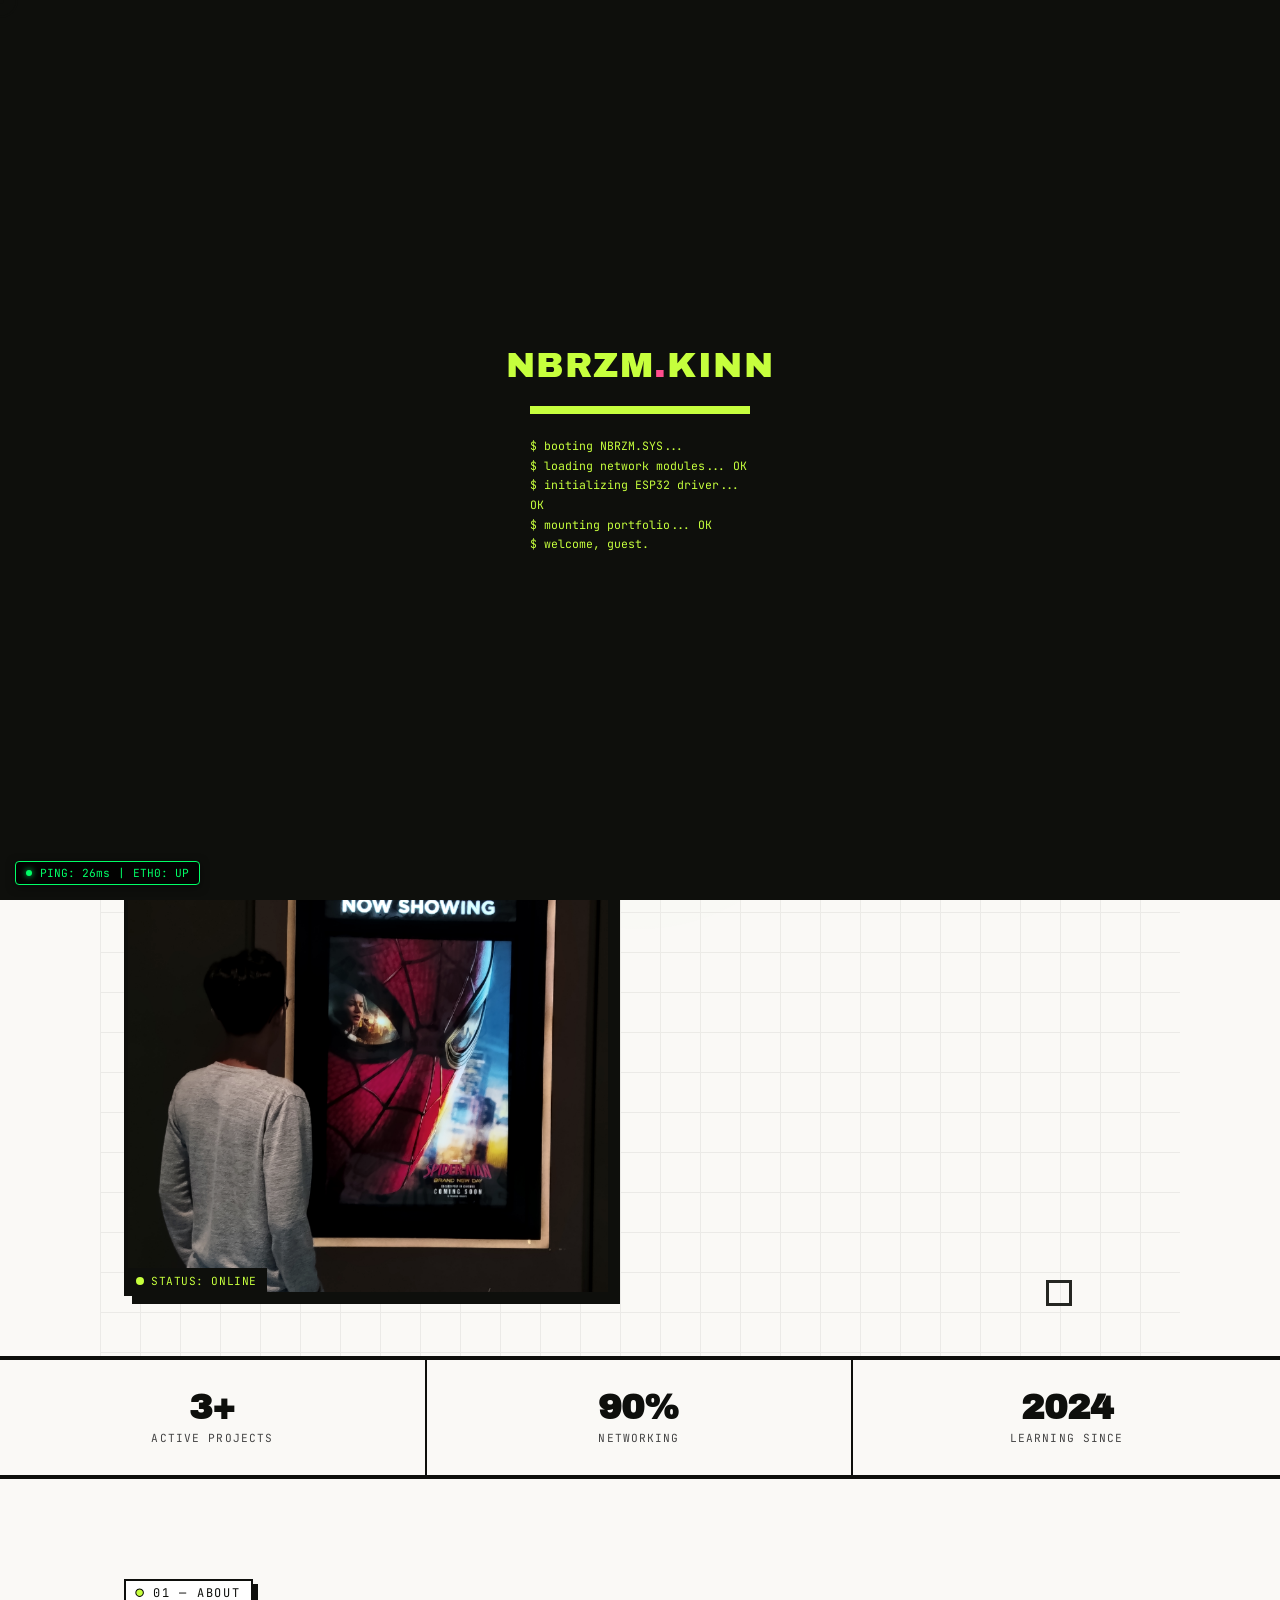
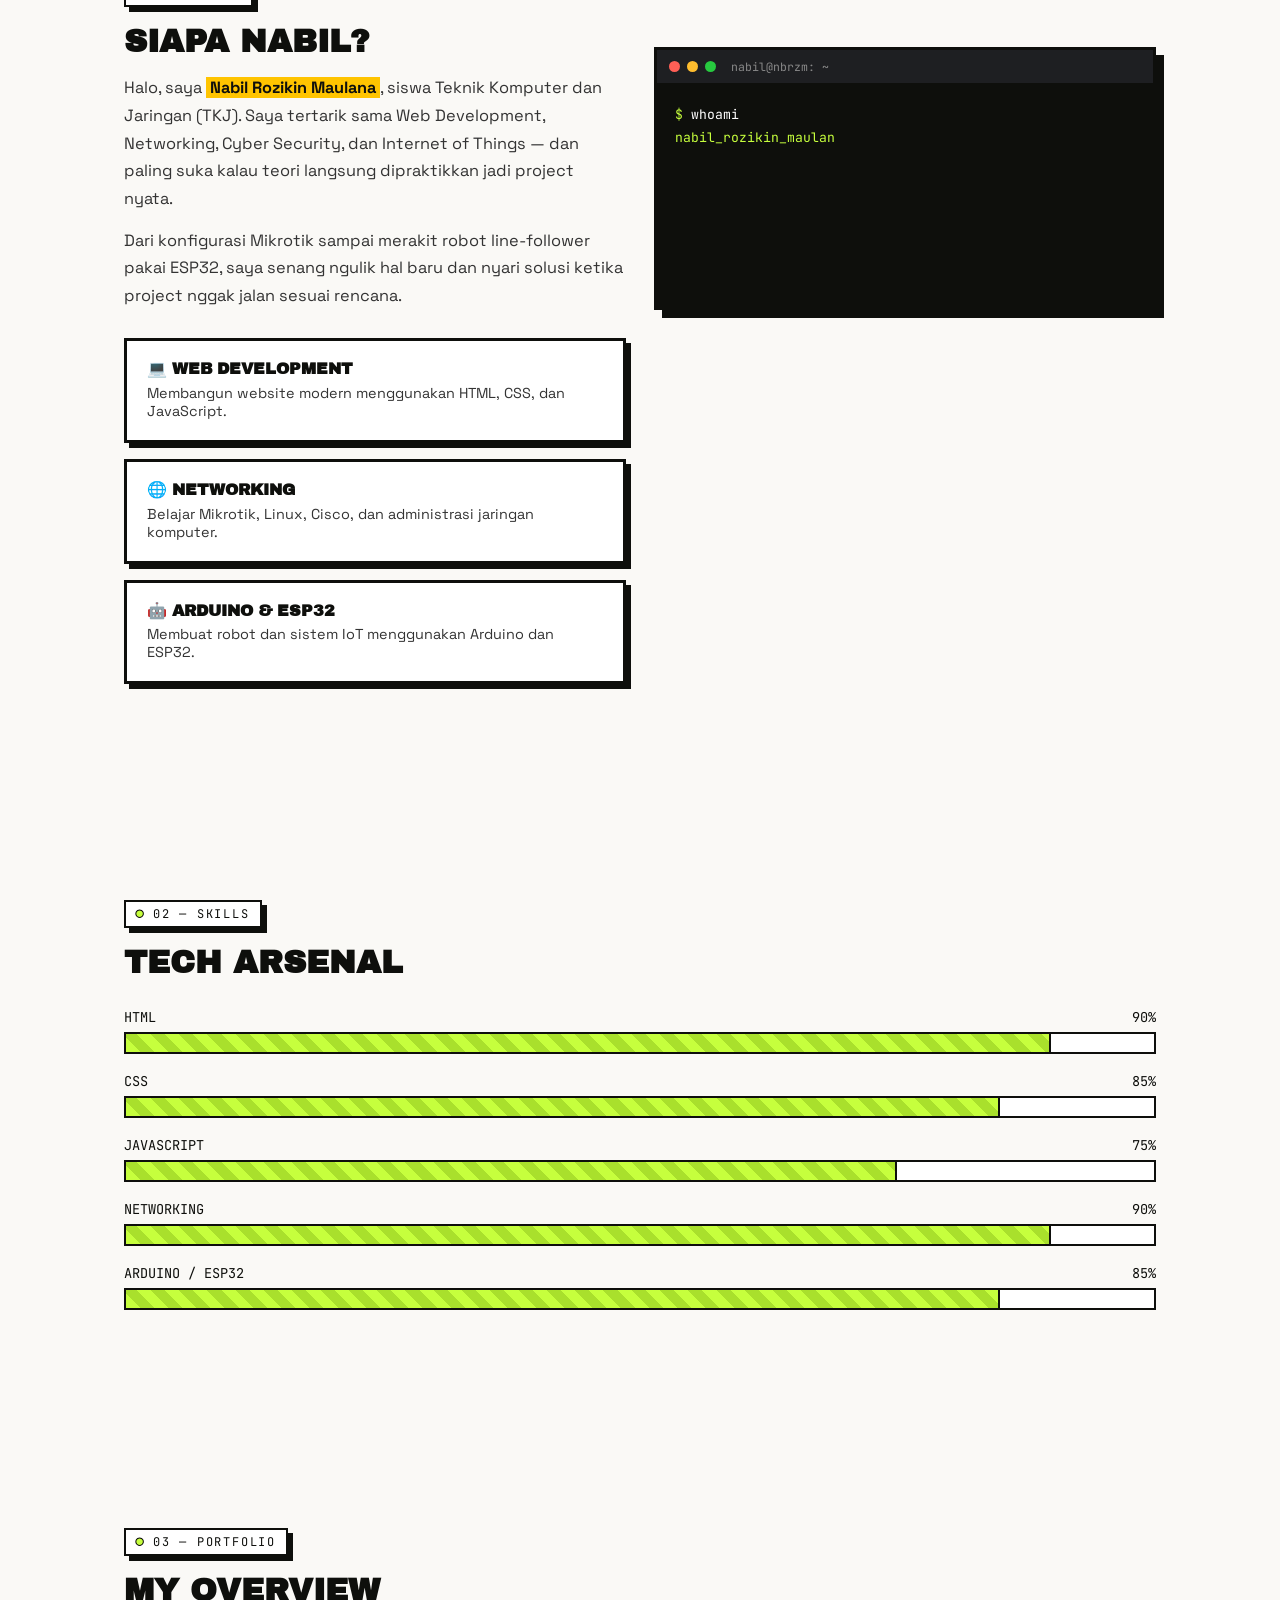
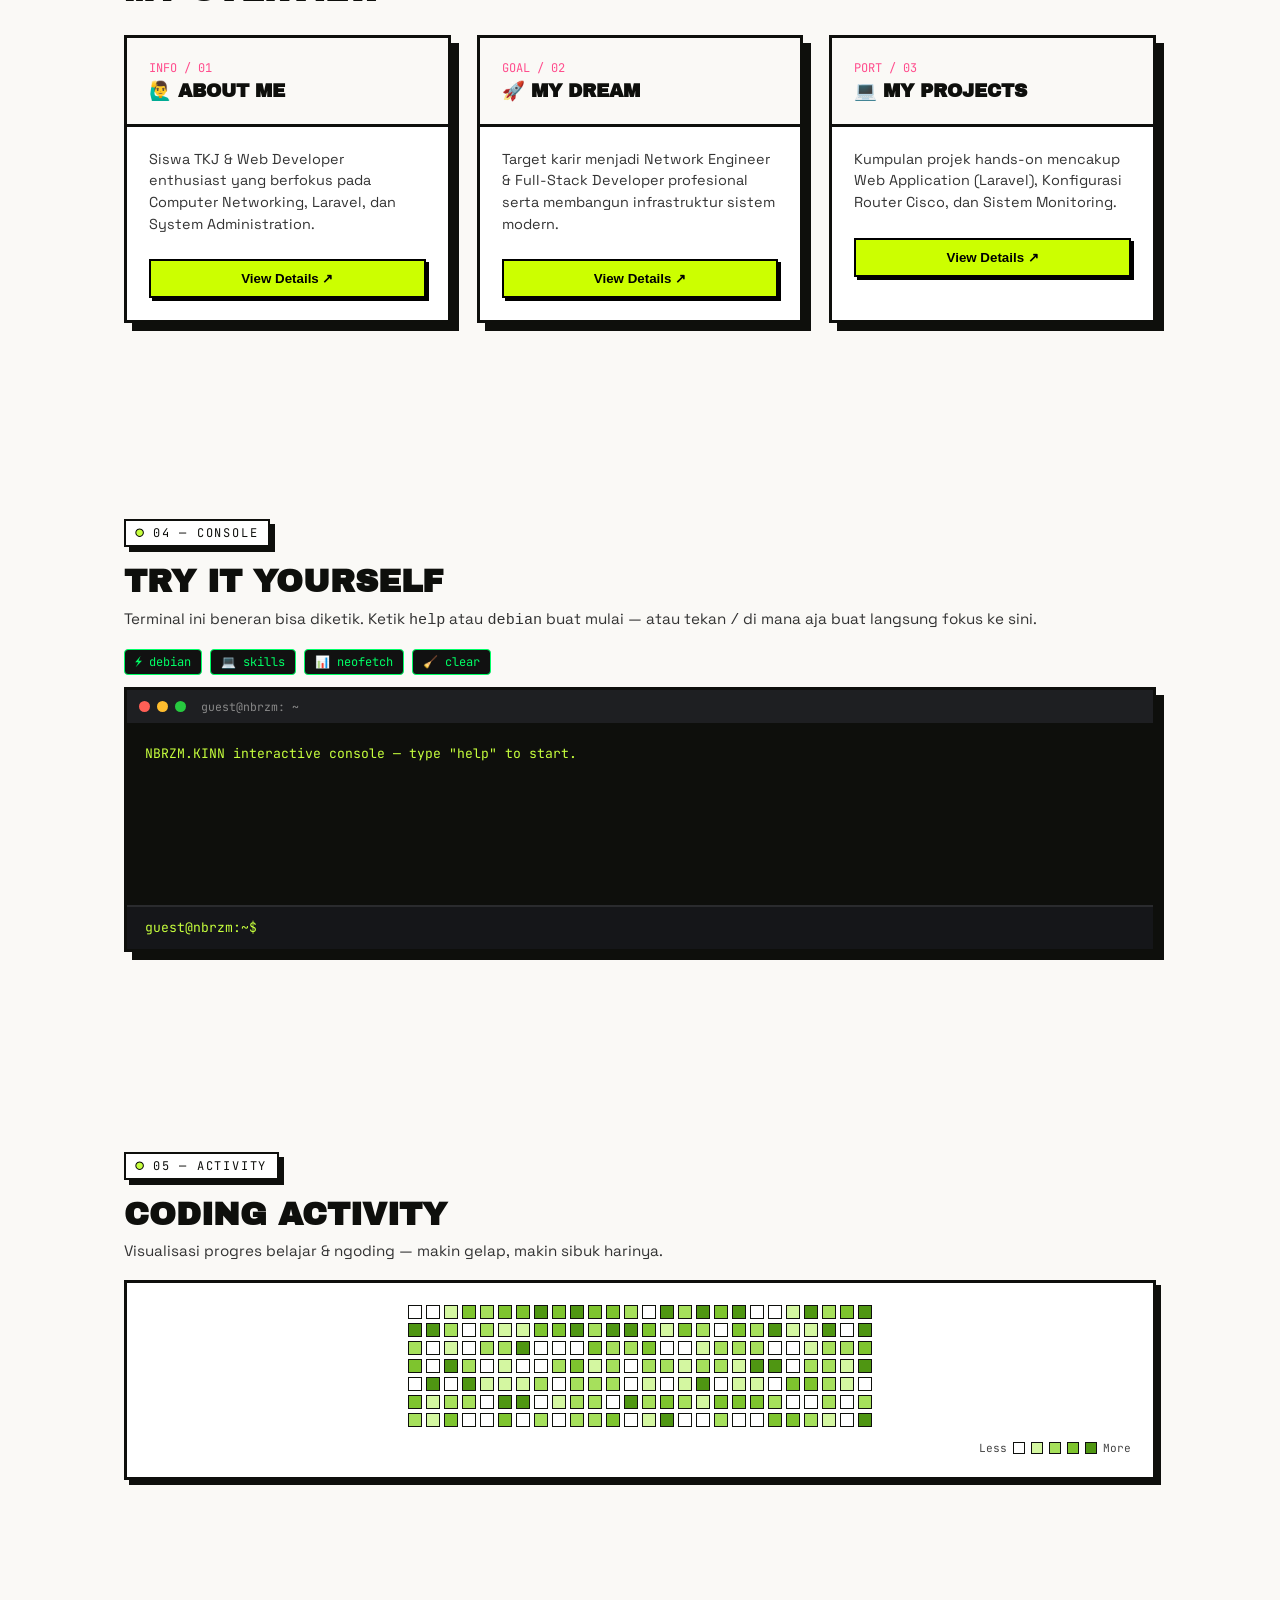
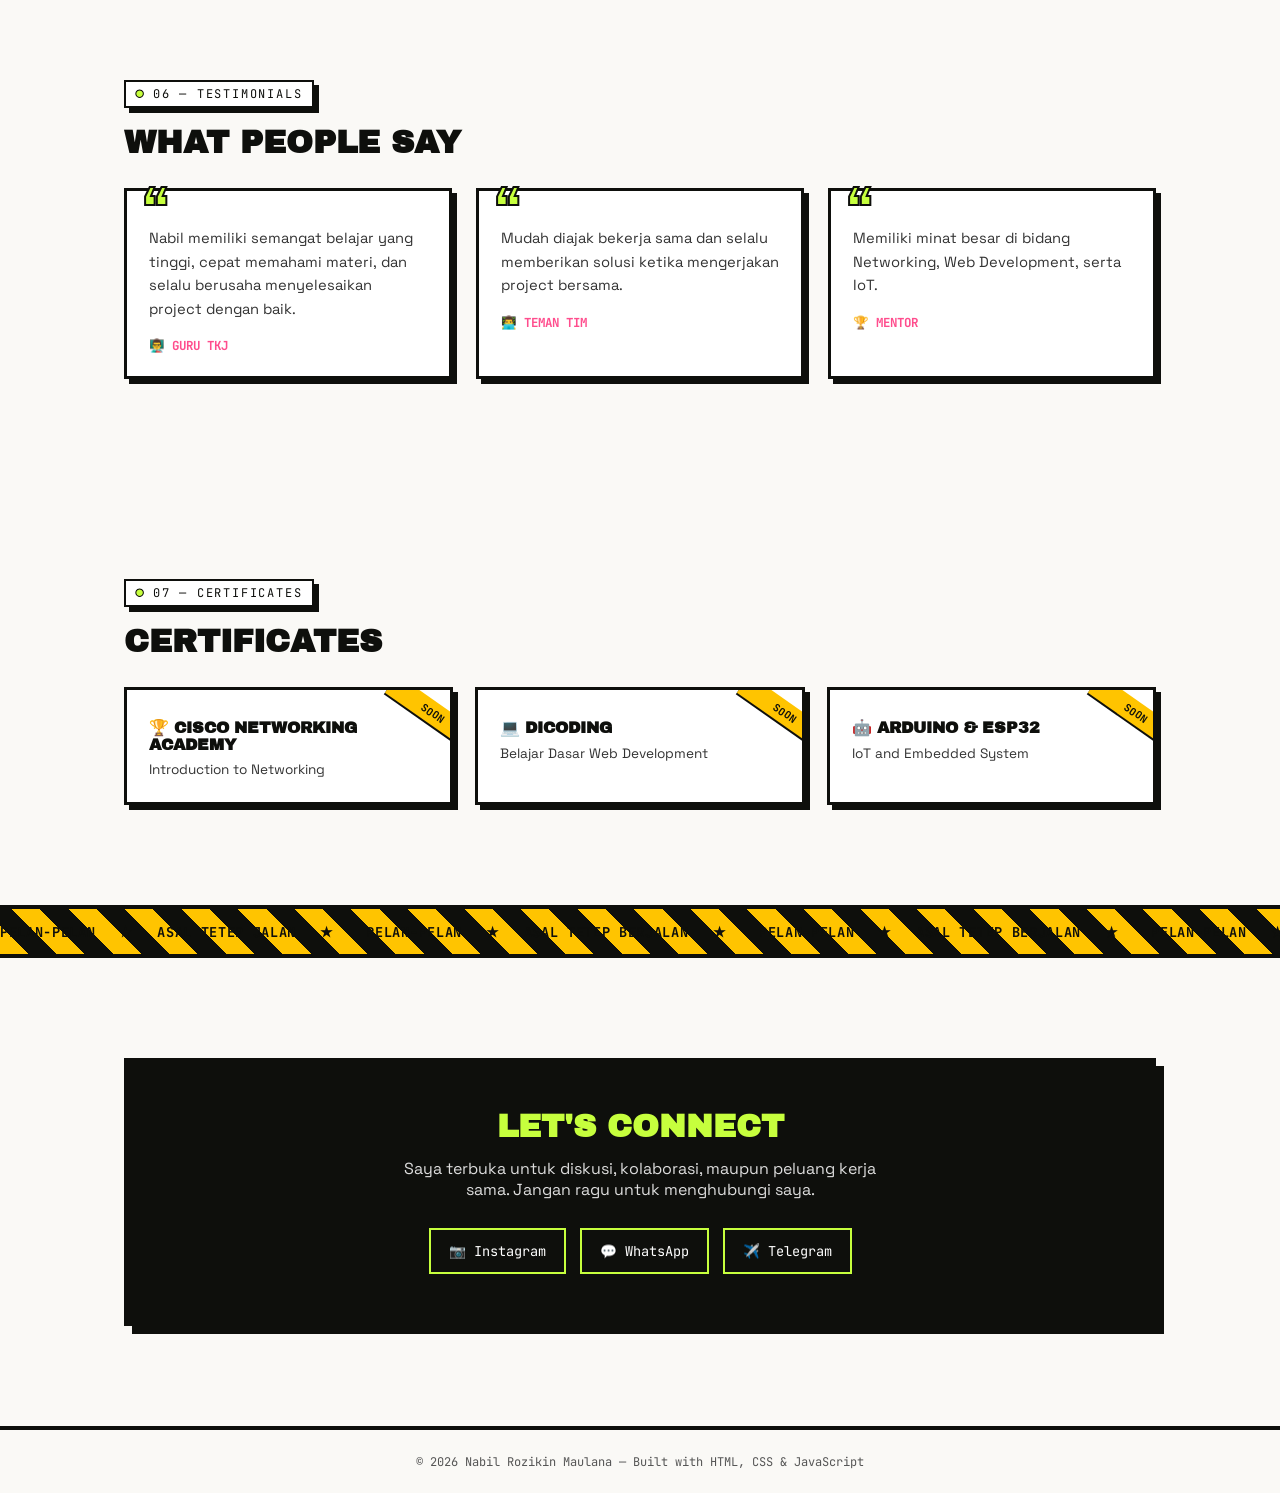
==== index.html @ 66e7a16c "update website" ====
<!DOCTYPE html>
<html lang="id">
<head>
<meta charset="UTF-8">
<meta name="viewport" content="width=device-width, initial-scale=1.0">
<title>Nabil Rozikin Maulana | NBRZM.KINN</title>
<link rel="preconnect" href="https://fonts.googleapis.com">
<link href="https://fonts.googleapis.com/css2?family=Archivo+Black&family=Space+Grotesk:wght@400;500;700&family=JetBrains+Mono:wght@400;500;700&display=swap" rel="stylesheet">
<link rel="stylesheet" href="style.css">
<script>
  (function(){
    var saved = localStorage.getItem('nbrzm-theme');
    var theme = saved || (window.matchMedia('(prefers-color-scheme: dark)').matches ? 'dark' : 'light');
    document.documentElement.setAttribute('data-theme', theme);
  })();
</script>
</head>
<body>
<canvas id="matrixCanvas" class="matrix-canvas"></canvas>
<div class="noise-overlay"></div>
<div class="scanlines"></div>
<div class="network-nodes">
  <div class="node node-1" data-label="192.168.1.1 [GATEWAY]"></div>
  <div class="node node-2" data-label="10.0.0.254 [DNS]"></div>
  <div class="node node-3" data-label="PORT: 8080 [LISTEN]"></div>
</div>

<div class="preloader" id="preloader">
  <div class="preloader-text">NBRZM<span>.</span>KINN</div>
  <div class="preloader-bar"><div class="preloader-fill" id="preloaderFill"></div></div>
  <div class="preloader-log" id="preloaderLog"></div>
  <div class="net-status-widget">
    <span class="status-dot"></span>
    <span id="pingDisplay">PING: 14ms</span> | 
    <span>ETH0: UP</span>
  </div>
</div>

<div class="progress-bar" id="progressBar"></div>
<div class="cursor-ring" id="cursorRing"></div>
<div class="cursor-dot" id="cursorDot"></div>

<button class="scroll-top" id="scrollTop" aria-label="Scroll to top">↑</button>

<div class="sys-clock" id="sysClock">
  <span class="sys-clock-dot"></span>
  <span id="sysClockTime">--:--:--</span>
  <span class="sys-clock-sep">·</span>
  <span id="sysUptime">uptime 0d</span>
  <span class="status-divider">|</span>
  <span id="bgmTitle" class="bgm-btn" onclick="toggleBgm()">🎵 BGM: OFF</span>
</div>

<div class="ticker-wrap">
  <div class="ticker">
    <span>PING 192.168.1.1 — REPLY OK 4ms</span>
    <span>MIKROTIK ROUTER — CONFIGURED</span>
    <span>ESP32 NODE — ONLINE</span>
    <span>ROBOT PATHFINDER — SENSOR ACTIVE</span>
    <span>STATUS: OPEN FOR COLLABORATION</span>
    <span>PING 192.168.1.1 — REPLY OK 4ms</span>
    <span>MIKROTIK ROUTER — CONFIGURED</span>
    <span>ESP32 NODE — ONLINE</span>
    <span>ROBOT PATHFINDER — SENSOR ACTIVE</span>
    <span>STATUS: OPEN FOR COLLABORATION</span>
  </div>
</div>

<nav>
  <div class="logo">NBRZM<span>.</span>KINN</div>
  <div class="navlinks">
    <a href="#about">About</a>
    <a href="#skills">Skills</a>
    <a href="#projects">Projects</a>
    <a href="#console">Console</a>
    <a href="#activity">Activity</a>
    <a href="#testimonials">Testimonials</a>
    <a href="#contact">Contact</a>
  </div>
  <div class="nav-right">
    <button class="cmdk-trigger" id="cmdkTrigger" aria-label="Open command palette">
      <span>⌘</span>K
    </button>
    <button class="theme-toggle" id="themeToggle" aria-label="Toggle theme">
      <span class="knob">
        <svg class="icon-sun" viewBox="0 0 24 24" fill="none" stroke="currentColor" stroke-width="2.5" stroke-linecap="round"><circle cx="12" cy="12" r="4"></circle><path d="M12 2v2M12 20v2M4.9 4.9l1.4 1.4M17.7 17.7l1.4 1.4M2 12h2M20 12h2M4.9 19.1l1.4-1.4M17.7 6.3l1.4-1.4"></path></svg>
        <svg class="icon-moon" viewBox="0 0 24 24" fill="currentColor"><path d="M21 12.8A9 9 0 1111.2 3a7 7 0 009.8 9.8z"></path></svg>
      </span>
    </button>
    <div class="burger">MENU</div>
  </div>
</nav>

<div id="mnav" style="display:none;flex-direction:column;border-bottom:4px solid var(--ink);font-family:var(--font-mono);text-transform:uppercase;">
  <a href="#about" style="padding:14px 24px;border-top:2px solid var(--ink);">About</a>
  <a href="#skills" style="padding:14px 24px;border-top:2px solid var(--ink);">Skills</a>
  <a href="#projects" style="padding:14px 24px;border-top:2px solid var(--ink);">Projects</a>
  <a href="#console" style="padding:14px 24px;border-top:2px solid var(--ink);">Console</a>
  <a href="#activity" style="padding:14px 24px;border-top:2px solid var(--ink);">Activity</a>
  <a href="#testimonials" style="padding:14px 24px;border-top:2px solid var(--ink);">Testimonials</a>
  <a href="#contact" style="padding:14px 24px;border-top:2px solid var(--ink);">Contact</a>
</div>

<div class="hero" id="home">
  <div class="spotlight-grid" id="spotlightGrid"></div>
  <div class="float-shape shape-square" style="top:6%;left:2%;"></div>
  <div class="float-shape shape-plus" style="top:70%;left:6%;"></div>
  <div class="float-shape shape-circle" style="top:14%;right:4%;"></div>
  <div class="float-shape shape-square" style="bottom:4%;right:10%;"></div>
  <div data-reveal>
    <div class="eyebrow">TKJ STUDENT / NETWORK &amp; IoT</div>
    <h1 class="glitch" data-text="I BUILD NETWORKS, ROBOTS & THE WEB.">I BUILD <span class="hl">NETWORKS</span>, ROBOTS &amp; THE WEB.</h1>
    <p class="lead" id="typedLead"></p>
    <div class="btn-row">
      <div class="badge-row">
        <span class="badge badge-green">build: passing</span>
        <span class="badge badge-blue">status: online</span>
        <span class="badge badge-yellow">coffee: low</span>
        <span class="badge badge-pink">license: MIT</span>
      </div>
      <a href="#projects" class="btn primary magnetic">Lihat Project ↓</a>
      <a href="#contact" class="btn alt magnetic">Hubungi Saya</a>
    </div>
  </div>
  <div class="hero-photo" data-reveal>
    <img src="./assets/nabil/profile.jpg" alt="Nabil Rozikin Maulana">
    <div class="tag"><span class="blink-dot"></span>STATUS: ONLINE</div>
    <div class="view-counter" id="viewCounter">
      <span>LOCAL VIEWS</span>
      <div class="view-digits" id="viewDigits"></div>
    </div>
  </div>
</div>

<div class="stats" data-reveal>
  <div class="stat"><b data-count="3" data-suffix="+">0</b><span>Active Projects</span></div>
  <div class="stat"><b data-count="90" data-suffix="%">0</b><span>Networking</span></div>
  <div class="stat"><b data-count="2024" data-suffix="">0</b><span>Learning Since</span></div>
</div>

<section id="about">
  <div class="eyebrow">01 — ABOUT</div>
  <div class="about-grid">
    <div class="about-text" data-reveal>
      <h2 style="font-size:2rem;margin-bottom:16px;">Siapa Nabil?</h2>
      <p>Halo, saya <b>Nabil Rozikin Maulana</b>, siswa Teknik Komputer dan Jaringan (TKJ). Saya tertarik sama Web Development, Networking, Cyber Security, dan Internet of Things — dan paling suka kalau teori langsung dipraktikkan jadi project nyata.</p>
      <p style="margin-top:14px;">Dari konfigurasi Mikrotik sampai merakit robot line-follower pakai ESP32, saya senang ngulik hal baru dan nyari solusi ketika project nggak jalan sesuai rencana.</p>
    </div>
    <div class="terminal-box" data-reveal>
      <div class="terminal-topbar">
        <span class="dot red"></span><span class="dot yellow"></span><span class="dot green"></span>
        <span class="terminal-title">nabil@nbrzm: ~</span>
      </div>
      <div class="terminal-body" id="terminalBody"></div>
    </div>
    <div data-reveal>
      <div class="focus-card"><h3>💻 Web Development</h3><p>Membangun website modern menggunakan HTML, CSS, dan JavaScript.</p></div>
      <div class="focus-card"><h3>🌐 Networking</h3><p>Belajar Mikrotik, Linux, Cisco, dan administrasi jaringan komputer.</p></div>
      <div class="focus-card"><h3>🤖 Arduino &amp; ESP32</h3><p>Membuat robot dan sistem IoT menggunakan Arduino dan ESP32.</p></div>
    </div>
  </div>
</section>

<section id="skills">
  <div class="eyebrow">02 — SKILLS</div>
  <h2 style="font-size:2rem;margin-bottom:28px;">Tech Arsenal</h2>
  <div data-reveal>
    <div class="skill-row"><div class="label"><span>HTML</span><span>90%</span></div><div class="bar-track"><div class="bar-fill" data-width="90"></div></div></div>
    <div class="skill-row"><div class="label"><span>CSS</span><span>85%</span></div><div class="bar-track"><div class="bar-fill" data-width="85"></div></div></div>
    <div class="skill-row"><div class="label"><span>JavaScript</span><span>75%</span></div><div class="bar-track"><div class="bar-fill" data-width="75"></div></div></div>
    <div class="skill-row"><div class="label"><span>Networking</span><span>90%</span></div><div class="bar-track"><div class="bar-fill" data-width="90"></div></div></div>
    <div class="skill-row"><div class="label"><span>Arduino / ESP32</span><span>85%</span></div><div class="bar-track"><div class="bar-fill" data-width="85"></div></div></div>
  </div>
</section>

<section id="projects">
  <div class="eyebrow">03 — PORTFOLIO</div>
  <h2 style="font-size:2rem;margin-bottom:28px;">My Overview</h2>
  <div class="proj-grid">
    
    <!-- KARTU 1: ABOUT ME -->
    <div class="proj-card" data-reveal>
      <div class="proj-top">
        <div class="num">INFO / 01</div>
        <h3>🙋‍♂️ ABOUT ME</h3>
      </div>
      <div class="proj-body">
        <p>Siswa TKJ & Web Developer enthusiast yang berfokus pada Computer Networking, Laravel, dan System Administration.</p>
        <button class="btn-view" onclick="openModal('about')">View Details ↗</button>
      </div>
    </div>

    <!-- KARTU 2: MY DREAM -->
    <div class="proj-card" data-reveal>
      <div class="proj-top">
        <div class="num">GOAL / 02</div>
        <h3>🚀 MY DREAM</h3>
      </div>
      <div class="proj-body">
        <p>Target karir menjadi Network Engineer & Full-Stack Developer profesional serta membangun infrastruktur sistem modern.</p>
        <button class="btn-view" onclick="openModal('dream')">View Details ↗</button>
      </div>
    </div>

    <!-- KARTU 3: MY PROJECTS -->
    <div class="proj-card" data-reveal>
      <div class="proj-top">
        <div class="num">PORT / 03</div>
        <h3>💻 MY PROJECTS</h3>
      </div>
      <div class="proj-body">
        <p>Kumpulan projek hands-on mencakup Web Application (Laravel), Konfigurasi Router Cisco, dan Sistem Monitoring.</p>
        <button class="btn-view" onclick="openModal('projects')">View Details ↗</button>
      </div>
    </div>

  </div>
</section>

<div id="detailModal" class="modal-overlay">
  <div class="modal-box">
    <div class="modal-header">
      <h2 id="modalTitle">TITLE</h2>
      <button class="btn-close" onclick="closeModal()">[X] CLOSE</button>
    </div>
    <div class="modal-body" id="modalBody">
      <!-- Isi detail masuk otomatis lewat script.js -->
    </div>
  </div>
</div>

<div class="angle-divider"></div>

<section id="console">
  <div class="eyebrow">04 — CONSOLE</div>
  <h2 style="font-size:2rem;margin-bottom:10px;">Try It Yourself</h2>
  <p style="color:var(--muted);margin-bottom:20px;font-size:.95rem;">
    Terminal ini beneran bisa diketik. Ketik <code>help</code> atau <code>debian</code> buat mulai — atau tekan <code>/</code> di mana aja buat langsung fokus ke sini.
  </p>
  <div class="cmd-chips">
    <span onclick="runQuickCmd('debian')">⚡ debian</span>
    <span onclick="runQuickCmd('skills')">💻 skills</span>
    <span onclick="runQuickCmd('neofetch')">📊 neofetch</span>
    <span onclick="runQuickCmd('clear')">🧹 clear</span>
  </div>
  <div class="cli-box" data-reveal>
    <div class="terminal-topbar">
      <span class="dot red"></span><span class="dot yellow"></span><span class="dot green"></span>
      <span class="terminal-title">guest@nbrzm: ~</span>
    </div>
    <div class="cli-output" id="cliOutput"></div>
    <div class="cli-inputline">
      <span class="cli-prompt">guest@nbrzm:~$</span>
      <input type="text" id="cliInput" autocomplete="off" autocapitalize="off" spellcheck="false" aria-label="Terminal command input">
    </div>
  </div>
</section>

<section id="activity">
  <div class="eyebrow">05 — ACTIVITY</div>
  <h2 style="font-size:2rem;margin-bottom:10px;">Coding Activity</h2>
  <p style="color:var(--muted);margin-bottom:20px;font-size:.95rem;">Visualisasi progres belajar & ngoding — makin gelap, makin sibuk harinya.</p>
  <div class="heatmap-wrap" data-reveal>
    <div class="heatmap-grid" id="heatmapGrid"></div>
    <div class="heatmap-legend">
      <span>Less</span>
      <span class="hm-swatch hm-0"></span>
      <span class="hm-swatch hm-1"></span>
      <span class="hm-swatch hm-2"></span>
      <span class="hm-swatch hm-3"></span>
      <span class="hm-swatch hm-4"></span>
      <span>More</span>
    </div>
  </div>
</section>

<section id="testimonials">
  <div class="eyebrow">06 — TESTIMONIALS</div>
  <h2 style="font-size:2rem;margin-bottom:28px;">What People Say</h2>
  <div class="testi-grid">
    <div class="testi-card" data-reveal>
      <p>Nabil memiliki semangat belajar yang tinggi, cepat memahami materi, dan selalu berusaha menyelesaikan project dengan baik.</p>
      <div class="testi-name">👨‍🏫 Guru TKJ</div>
    </div>
    <div class="testi-card" data-reveal>
      <p>Mudah diajak bekerja sama dan selalu memberikan solusi ketika mengerjakan project bersama.</p>
      <div class="testi-name">👨‍💻 Teman Tim</div>
    </div>
    <div class="testi-card" data-reveal>
      <p>Memiliki minat besar di bidang Networking, Web Development, serta IoT.</p>
      <div class="testi-name">🏆 Mentor</div>
    </div>
  </div>
</section>

<section id="certificates">
  <div class="eyebrow">07 — CERTIFICATES</div>
  <h2 style="font-size:2rem;margin-bottom:28px;">Certificates</h2>
  <div class="cert-grid">
    <div class="cert-card" data-reveal>
      <div class="cert-badge">SOON</div>
      <h3>🏆 Cisco Networking Academy</h3>
      <p>Introduction to Networking</p>
    </div>
    <div class="cert-card" data-reveal>
      <div class="cert-badge">SOON</div>
      <h3>💻 Dicoding</h3>
      <p>Belajar Dasar Web Development</p>
    </div>
    <div class="cert-card" data-reveal>
      <div class="cert-badge">SOON</div>
      <h3>🤖 Arduino &amp; ESP32</h3>
      <p>IoT and Embedded System</p>
    </div>
  </div>
</section>

<div class="hazard-banner">
  <div class="hazard-track">
    <span>PELAN-PELAN</span><span>★</span><span>ASAL TETEP JALAN</span><span>★</span>
    <span>PELAN-PELAN</span><span>★</span><span>ASAL TETEP BERJALAN</span><span>★</span>
    <span>PELAN-PELAN</span><span>★</span><span>ASAL TETEP BERJALAN</span><span>★</span>
    <span>PELAN-PELAN</span><span>★</span><span>ASAL TETEP BERJALAN</span><span>★</span>
  </div>
</div>

<section id="contact">
  <div class="contact-box" data-reveal>
    <h2 style="font-size:2rem;">Let's Connect</h2>
    <p>Saya terbuka untuk diskusi, kolaborasi, maupun peluang kerja sama. Jangan ragu untuk menghubungi saya.</p>
    <div class="contact-links">
      <a href="https://instagram.com/nblrzknm._" target="_blank" rel="noopener noreferrer">📷 Instagram</a>
      <a href="https://wa.me/6288210670848" target="_blank" rel="noopener noreferrer">💬 WhatsApp</a>
      <a href="https://t.me/apalaabing" target="_blank" rel="noopener noreferrer">✈️ Telegram</a>
    </div>
  </div>
</section>

<footer>© 2026 Nabil Rozikin Maulana — Built with HTML, CSS &amp; JavaScript</footer>

<div class="cmdk-overlay" id="cmdkOverlay">
  <div class="cmdk-box">
    <div class="cmdk-inputline">
      <span class="cmdk-icon">›</span>
      <input type="text" id="cmdkInput" placeholder="Ketik perintah atau tujuan..." autocomplete="off" autocapitalize="off" spellcheck="false" aria-label="Command palette input">
      <span class="cmdk-esc">ESC</span>
    </div>
    <div class="cmdk-list" id="cmdkList"></div>
  </div>
</div>

<script src="script.js"></script>

<!-- Cloudflare Web Analytics -->
<script type='module' src='https://static.cloudflareinsights.com/beacon.min.js' data-cf-beacon='{"token": "c8a304ed93084cdeb71c3d939f95e61d"}'></script>
<!-- End Cloudflare Web Analytics -->

<script>
  // Fallback: paksa hilangin preloader kalau script.js gagal/error/hang
  window.addEventListener('load', function () {
    setTimeout(function () {
      var pl = document.getElementById('preloader');
      if (pl && !pl.classList.contains('hide')) {
        pl.classList.add('hide');
        document.body.style.overflow = '';
      }
    }, 4000);
  });
  window.addEventListener('error', function (e) {
    var pl = document.getElementById('preloader');
    if (pl) {
      pl.classList.add('hide');
      document.body.style.overflow = '';
    }
    console.error('Script error caught:', e.message);
  });
</script>
</body>
</html>
---- style.css ----
html, body {
    max-width: 100%;
    overflow-x: hidden;
}

:root{
  --bg:#FAF9F6;
  --ink:#0E0F0C;
  --surface:#FFFFFF;
  --muted:#333333;
  --muted-2:#444444;
  --muted-3:#555555;
  --lime:#C6FF3D;
  --hazard:#FFC400;
  --pink:#FF4D8D;
  --terminal-bg:#0E0F0C;
  --terminal-fg:#C6FF3D;
  --line:4px;
  --shadow: 8px 8px 0 var(--ink);
  --shadow-sm: 5px 5px 0 var(--ink);
  --font-display: 'Archivo Black', sans-serif;
  --font-body: 'Space Grotesk', sans-serif;
  --font-mono: 'JetBrains Mono', monospace;
  color-scheme: light;
}

html[data-theme="dark"]{
  --bg:#111214;
  --ink:#F2F4EC;
  --surface:#1B1C1F;
  --muted:#D6D6D2;
  --muted-2:#B8B8B4;
  --muted-3:#9A9A96;
  color-scheme: dark;
}

*{margin:0;padding:0;box-sizing:border-box;}
html{scroll-behavior:smooth;}
body{
  background:var(--bg);
  color:var(--ink);
  font-family:var(--font-body);
  overflow-x:hidden;
  transition:background .3s ease, color .3s ease;
}
::selection{background:var(--lime);color:var(--ink);}

a{color:inherit;text-decoration:none;}
section{padding:100px 24px;max-width:1080px;margin:0 auto;position:relative;z-index:1;}
h1,h2,h3{font-family:var(--font-display);line-height:1.05;text-transform:uppercase;}
.eyebrow{
  font-family:var(--font-mono);
  font-size:.75rem;
  letter-spacing:.15em;
  text-transform:uppercase;
  display:inline-flex;
  align-items:center;
  gap:8px;
  border:2px solid var(--ink);
  padding:4px 10px;
  background:var(--surface);
  box-shadow:var(--shadow-sm);
  margin-bottom:18px;
}
.eyebrow::before{content:"●";color:var(--lime);text-shadow:0 0 0 var(--ink);-webkit-text-stroke:1px var(--ink);}

/* ---- Noise texture overlay ---- */
.noise-overlay{
  position:fixed;inset:0;pointer-events:none;z-index:2;opacity:.035;
  background-image:url("data:image/svg+xml;utf8,<svg xmlns='http://www.w3.org/2000/svg' width='120' height='120'><filter id='n'><feTurbulence type='fractalNoise' baseFrequency='0.85' numOctaves='2' stitchTiles='stitch'/></filter><rect width='100%25' height='100%25' filter='url(%23n)'/></svg>");
  mix-blend-mode:overlay;
}
.matrix-canvas{
  position:fixed;inset:0;z-index:0;pointer-events:none;
  opacity:.14;transition:opacity .3s ease;
}
html[data-theme="dark"] .matrix-canvas{opacity:.22;}
@media (prefers-reduced-motion: reduce){
  .matrix-canvas{display:none;}
}
/* ---- Preloader ---- */
.preloader{
  position:fixed;inset:0;z-index:999;background:var(--terminal-bg);color:var(--terminal-fg);
  display:flex;flex-direction:column;align-items:center;justify-content:center;gap:22px;
  transition:opacity .5s ease, visibility .5s ease;
}
.preloader.hide{opacity:0;visibility:hidden;pointer-events:none;}
.preloader-text{font-family:var(--font-display);font-size:clamp(1.6rem,6vw,2.2rem);letter-spacing:.04em;color:var(--lime);}
.preloader-text span{color:var(--pink);}
.preloader-bar{width:220px;height:8px;border:2px solid var(--terminal-fg);background:transparent;}
.preloader-fill{height:100%;width:0%;background:var(--lime);transition:width .3s ease;}
.preloader-log{font-family:var(--font-mono);font-size:.72rem;min-height:100px;width:220px;text-align:left;line-height:1.7;}
.preloader-log div{opacity:0;animation:logIn .3s forwards;}
@keyframes logIn{to{opacity:1;}}

.ticker-wrap{
  background:var(--terminal-bg);
  color:var(--terminal-fg);
  border-bottom:var(--line) solid var(--ink);
  overflow:hidden;
  white-space:nowrap;
  padding:10px 0;
  font-family:var(--font-mono);
  font-size:.8rem;
  letter-spacing:.05em;
}
.ticker{display:inline-block;padding-left:100%;animation:ticker 22s linear infinite;}
.ticker span{margin-right:40px;}
.ticker span::before{content:"▸ ";color:var(--hazard);}
@keyframes ticker{
  0%{transform:translateX(0);}
  100%{transform:translateX(-100%);}
}

nav{
  position:sticky;top:0;z-index:50;
  background:var(--bg);
  border-bottom:var(--line) solid var(--ink);
  display:flex;align-items:center;justify-content:space-between;
  padding:16px 24px;
  gap:16px;
  transition:background .3s ease;
}
.logo{font-family:var(--font-display);font-size:1.3rem;letter-spacing:-.02em;}
.logo span{color:var(--pink);}
.navlinks{display:none;gap:28px;font-family:var(--font-mono);font-size:.85rem;text-transform:uppercase;}
.navlinks a{position:relative;padding-bottom:2px;}
.navlinks a:hover{color:var(--pink);}
@media(min-width:760px){.navlinks{display:flex;}}
.nav-right{display:flex;align-items:center;gap:14px;margin-left:auto;}
.burger{font-family:var(--font-mono);border:2px solid var(--ink);padding:6px 12px;background:var(--lime);box-shadow:var(--shadow-sm);cursor:pointer;color:var(--ink);}
@media(min-width:760px){.burger{display:none;}}
#mnav.open{display:flex !important;}
.navlinks a::after{
  content:"";position:absolute;left:0;bottom:-4px;width:0;height:3px;background:var(--lime);
  transition:width .25s ease;
}
.navlinks a:hover::after{width:100%;}

.theme-toggle{
  position:relative;
  width:56px;height:30px;
  border:2.5px solid var(--ink);
  background:var(--surface);
  box-shadow:var(--shadow-sm);
  cursor:pointer;
  display:flex;align-items:center;
  padding:2px;
  flex-shrink:0;
}
.theme-toggle .knob{
  width:22px;height:22px;
  background:var(--hazard);
  border:2px solid var(--ink);
  border-radius:50%;
  display:flex;align-items:center;justify-content:center;
  transition:transform .3s cubic-bezier(.2,.8,.3,1.2), background .3s ease;
  transform:translateX(0);
}
html[data-theme="dark"] .theme-toggle .knob{
  transform:translateX(24px);
  background:#3C3F46;
}
.theme-toggle svg{width:14px;height:14px;display:block;}
.icon-sun{color:var(--ink);}
.icon-moon{color:var(--lime);display:none;}
html[data-theme="dark"] .icon-sun{display:none;}
html[data-theme="dark"] .icon-moon{display:block;}

.hero{
  padding:70px 24px 60px;
  display:grid;grid-template-columns:1fr;gap:40px;
  max-width:1080px;margin:0 auto;
  position:relative;overflow:visible;z-index:1;
}
@media(min-width:860px){.hero{grid-template-columns:1.3fr .9fr;align-items:center;}}
.hero h1{font-size:clamp(2.4rem,7vw,4.6rem);}
.hero h1 .hl{
  position:relative;
  background:linear-gradient(90deg,var(--lime),var(--hazard),var(--lime));
  background-size:200% 100%;
  animation:gradientshift 4s ease infinite;
  padding:0 8px;color:var(--terminal-bg);
  box-decoration-break:clone;-webkit-box-decoration-break:clone;
}
@keyframes gradientshift{0%{background-position:0% 0;}100%{background-position:200% 0;}}
.hero p.lead{margin-top:20px;font-size:1.05rem;max-width:44ch;color:var(--muted);min-height:3.2em;}
.hero p.lead::after{content:"▌";color:var(--pink);animation:blinkCaret 1s steps(1) infinite;}
@keyframes blinkCaret{0%,100%{opacity:1;}50%{opacity:0;}}
.btn-row{display:flex;flex-wrap:wrap;gap:14px;margin-top:32px;}
.btn{
  font-family:var(--font-mono);font-weight:700;text-transform:uppercase;font-size:.85rem;
  border:2.5px solid var(--ink);padding:14px 24px;background:var(--surface);color:var(--ink);
  box-shadow:var(--shadow-sm);transition:transform .12s, box-shadow .12s;
  display:inline-block;position:relative;will-change:transform;
}
.btn:hover{transform:translate(3px,3px);box-shadow:2px 2px 0 var(--ink);}
.btn.primary{background:var(--lime);color:var(--terminal-bg);}
.btn.alt{background:var(--pink);color:#fff;}

.hero-photo{
  position:relative;border:var(--line) solid var(--ink);box-shadow:var(--shadow);
  aspect-ratio:1/1;overflow:hidden;background:var(--hazard);
}
.hero-photo img{width:100%;height:100%;object-fit:cover;display:block;filter:grayscale(15%) contrast(1.05);}
.hero-photo .tag{
  position:absolute;bottom:-2px;left:-2px;background:var(--terminal-bg);color:var(--terminal-fg);
  font-family:var(--font-mono);font-size:.7rem;padding:6px 10px;letter-spacing:.05em;
  display:flex;align-items:center;
}
.blink-dot{
  display:inline-block;width:8px;height:8px;border-radius:50%;
  background:var(--lime);margin-right:7px;animation:blinkDot 1.3s ease-in-out infinite;
}
@keyframes blinkDot{0%,100%{opacity:1;}50%{opacity:.15;}}

.stats{
  border-top:var(--line) solid var(--ink);border-bottom:var(--line) solid var(--ink);
  display:grid;grid-template-columns:repeat(3,1fr);
  position:relative;z-index:1;
}
.stat{
  padding:28px 16px;text-align:center;border-right:2px solid var(--ink);
}
.stat:last-child{border-right:none;}
.stat b{display:block;font-family:var(--font-display);font-size:2.2rem;transition:transform .2s;}
.stat.counted b{animation:pop .4s ease;}
@keyframes pop{0%{transform:scale(1);}50%{transform:scale(1.15);}100%{transform:scale(1);}}
.stat span{font-family:var(--font-mono);font-size:.7rem;text-transform:uppercase;letter-spacing:.1em;color:var(--muted-2);}

.about-grid{display:grid;gap:28px;}
@media(min-width:760px){.about-grid{grid-template-columns:1fr 1fr;}}
.about-text p{color:var(--muted);line-height:1.7;font-size:1.02rem;}
.about-text b{background:var(--hazard);padding:0 4px;color:var(--terminal-bg);}
.focus-card{
  border:3px solid var(--ink);box-shadow:var(--shadow-sm);background:var(--surface);
  padding:20px;margin-bottom:16px;transition:transform .15s, box-shadow .15s;
}
.focus-card:hover{transform:translate(-3px,-3px);box-shadow:8px 8px 0 var(--ink);}
.focus-card h3{font-size:1rem;margin-bottom:6px;}
.focus-card p{font-size:.9rem;color:var(--muted);}
/* ---- Badges ---- */
.badge-row{display:flex;flex-wrap:wrap;gap:8px;margin-top:18px;}
.badge{
  font-family:var(--font-mono);font-size:.7rem;font-weight:700;text-transform:uppercase;
  padding:5px 10px;border:2px solid var(--ink);box-shadow:2px 2px 0 var(--ink);color:var(--terminal-bg);
}
.badge-green{background:var(--lime);}
.badge-blue{background:#5DD9FF;}
.badge-yellow{background:var(--hazard);}
.badge-pink{background:var(--pink);color:#fff;}

/* ---- Terminal widget (About) ---- */
.terminal-box{
  margin-top:22px;border:3px solid var(--ink);box-shadow:var(--shadow);background:var(--terminal-bg);
  overflow:hidden;
}
.terminal-topbar{
  display:flex;align-items:center;gap:7px;padding:9px 12px;background:#1E1F22;border-bottom:2px solid var(--ink);
}
.dot{width:11px;height:11px;border-radius:50%;display:inline-block;}
.dot.red{background:#FF5F56;}
.dot.yellow{background:#FFBD2E;}
.dot.green{background:#27C93F;}
.terminal-title{margin-left:8px;font-family:var(--font-mono);font-size:.72rem;color:#888;}
.terminal-body{
  padding:18px;font-family:var(--font-mono);font-size:.82rem;color:var(--terminal-fg);
  min-height:150px;line-height:1.8;white-space:pre-wrap;
}
.terminal-body .cmd{color:#fff;}
.terminal-body .cmd::before{content:"$ ";color:var(--lime);}

/* ---- Interactive Console (new section) ---- */
.cli-box{
  margin-top:6px;border:3px solid var(--ink);box-shadow:var(--shadow);background:var(--terminal-bg);
  overflow:hidden;
}
.cli-output {
  padding: 18px;
  font-family: var(--font-mono);
  font-size: .82rem;
  color: var(--terminal-fg);
  min-height: 180px;
  max-height: 420px; /* Boleh dinaikkan sedikit dari 340px agar area scroll lebih leluasa */
  overflow-y: auto;
  line-height: 1.6;
  white-space: pre-wrap; /* Wajib ada agar spasi & indentasi YAML tidak hilang */
}

.cli-output .cli-line-cmd{color:#fff;}
.cli-output .cli-line-cmd::before{content:"guest@nbrzm:~$ ";color:var(--lime);}
.cli-output .cli-line-err{color:var(--pink);}
.cli-inputline{
  display:flex;align-items:center;gap:8px;
  padding:12px 18px;border-top:2px solid #2A2B2E;background:#151619;
}
.cli-prompt{font-family:var(--font-mono);font-size:.82rem;color:var(--lime);white-space:nowrap;}
#cliInput{
  flex:1;background:transparent;border:none;outline:none;
  font-family:var(--font-mono);font-size:.85rem;color:#fff;caret-color:var(--lime);
}
#cliInput::placeholder{color:#666;}
.cli-output::-webkit-scrollbar{width:8px;}
.cli-output::-webkit-scrollbar-thumb{background:#333;}
.cli-output code{background:#1E1F22;padding:1px 5px;color:var(--lime);}

/* ---- Konami easter egg ---- */
.easter-toast{
  position:fixed;bottom:22px;left:50%;transform:translateX(-50%) translateY(20px);
  background:var(--terminal-bg);color:var(--lime);font-family:var(--font-mono);font-size:.85rem;
  padding:14px 22px;border:2.5px solid var(--lime);box-shadow:0 0 20px var(--lime);z-index:998;
  opacity:0;pointer-events:none;transition:opacity .3s ease, transform .3s ease;
}
.easter-toast.show{opacity:1;transform:translateX(-50%) translateY(0);}

.skill-row{margin-bottom:18px;}
.skill-row .label{
  display:flex;justify-content:space-between;font-family:var(--font-mono);
  font-size:.85rem;margin-bottom:6px;text-transform:uppercase;
}
.bar-track{height:22px;border:2.5px solid var(--ink);background:var(--surface);position:relative;overflow:hidden;}
.bar-fill{
  height:100%;width:0%;background:repeating-linear-gradient(45deg,var(--lime),var(--lime) 10px,#a9e02c 10px,#a9e02c 20px);
  border-right:2.5px solid var(--ink);transition:width 1.1s cubic-bezier(.2,.7,.2,1);
}

.proj-grid{display:grid;gap:26px;margin-bottom:16px;}
@media(min-width:760px){.proj-grid{grid-template-columns:repeat(3,1fr);}}
.proj-card{
  border:3px solid var(--ink);box-shadow:var(--shadow);background:var(--surface);
  display:flex;flex-direction:column;transition:transform .15s, box-shadow .15s;
  transform-style:preserve-3d;perspective:800px;
}
.proj-card:hover{box-shadow:12px 12px 0 var(--ink);}
.proj-top{padding:22px;border-bottom:3px solid var(--ink);background:var(--bg);}
.proj-top .num{font-family:var(--font-mono);font-size:.75rem;color:var(--pink);}
.proj-top h3{font-size:1.15rem;margin-top:6px;}
.proj-body{padding:22px;flex:1;display:flex;flex-direction:column;gap:14px;}
.proj-body p{font-size:.9rem;color:var(--muted);line-height:1.5;}
.proj-link{
  margin-top:auto;font-family:var(--font-mono);font-size:.8rem;font-weight:700;
  text-transform:uppercase;border:2px solid var(--ink);padding:10px;text-align:center;
  background:var(--lime);color:var(--terminal-bg);
}
.proj-link:hover{background:var(--ink);color:var(--bg);}

/* ---- Testimonials ---- */
.testi-grid{display:grid;gap:24px;margin-top:6px;}
@media(min-width:760px){.testi-grid{grid-template-columns:repeat(3,1fr);}}
.testi-card{
  border:3px solid var(--ink);box-shadow:var(--shadow-sm);background:var(--surface);
  padding:26px 22px 22px;position:relative;transition:transform .15s, box-shadow .15s;
}
.testi-card:hover{transform:translate(-3px,-3px);box-shadow:8px 8px 0 var(--ink);}
.testi-card::before{
  content:"“";position:absolute;top:-10px;left:16px;font-family:var(--font-display);
  font-size:3.2rem;color:var(--lime);-webkit-text-stroke:2px var(--ink);line-height:1;
}
.testi-card p{font-size:.92rem;color:var(--muted);line-height:1.6;margin-top:10px;}
.testi-name{margin-top:16px;font-family:var(--font-mono);font-size:.78rem;font-weight:700;text-transform:uppercase;color:var(--pink);}

/* ---- Certificates ---- */
.cert-grid{display:grid;gap:22px;margin-top:6px;}
@media(min-width:760px){.cert-grid{grid-template-columns:repeat(3,1fr);}}
.cert-card{
  border:3px solid var(--ink);box-shadow:var(--shadow-sm);background:var(--surface);
  padding:24px 22px;position:relative;overflow:hidden;transition:transform .15s, box-shadow .15s;
}
.cert-card:hover{transform:translate(-3px,-3px);box-shadow:8px 8px 0 var(--ink);}
.cert-badge{
  position:absolute;top:12px;right:-34px;background:var(--hazard);color:var(--terminal-bg);
  font-family:var(--font-mono);font-size:.65rem;font-weight:700;padding:4px 38px;
  transform:rotate(35deg);box-shadow:0 2px 0 var(--ink);letter-spacing:.05em;
}
.cert-card h3{font-size:1rem;margin-top:6px;max-width:80%;}
.cert-card p{font-size:.85rem;color:var(--muted);margin-top:8px;}

.contact-box{
  border:var(--line) solid var(--ink);box-shadow:var(--shadow);background:var(--terminal-bg);color:#fff;
  padding:48px 32px;text-align:center;
}
.contact-box h2{color:var(--terminal-fg);}
.contact-box p{margin-top:14px;color:#ddd;max-width:50ch;margin-inline:auto;}
.contact-links{display:flex;flex-wrap:wrap;justify-content:center;gap:14px;margin-top:28px;}
.contact-links a{
  font-family:var(--font-mono);font-size:.85rem;border:2px solid var(--terminal-fg);padding:12px 18px;color:#fff;
  transition:transform .15s;display:inline-block;
}
.contact-links a:hover{background:var(--terminal-fg);color:var(--terminal-bg);transform:translateY(-3px);}

footer{
  text-align:center;padding:24px;font-family:var(--font-mono);font-size:.75rem;
  border-top:var(--line) solid var(--ink);color:var(--muted-3);
  position:relative;z-index:1;
}

[data-reveal]{opacity:0;transform:translateY(28px);transition:opacity .7s cubic-bezier(.2,.7,.2,1), transform .7s cubic-bezier(.2,.7,.2,1);}
[data-reveal].in{opacity:1;transform:translateY(0);}

.progress-bar{
  position:fixed;top:0;left:0;height:4px;background:var(--pink);
  width:0%;z-index:200;transition:width .1s linear;
}

/* ---- Scroll to top button ---- */
.scroll-top{
  position:fixed;bottom:22px;right:22px;width:48px;height:48px;
  border:2.5px solid var(--ink);background:var(--lime);color:var(--terminal-bg);
  font-family:var(--font-mono);font-size:1.3rem;box-shadow:var(--shadow-sm);cursor:pointer;
  opacity:0;visibility:hidden;transform:translateY(12px);
  transition:opacity .25s ease, visibility .25s ease, transform .2s ease, box-shadow .12s;
  z-index:150;
}
.scroll-top.show{opacity:1;visibility:visible;transform:translateY(0);}
.scroll-top:hover{transform:translate(3px,3px);box-shadow:2px 2px 0 var(--ink);}

.cursor-dot, .cursor-ring{
  position:fixed;top:0;left:0;pointer-events:none;z-index:9999;
  border-radius:50%;transform:translate(-50%,-50%);
}
.cursor-dot{width:8px;height:8px;background:var(--ink);}
.cursor-ring{
  width:36px;height:36px;border:2px solid var(--ink);
  transition:width .2s,height .2s,background .2s,border-color .2s,transform .08s linear;
}
.cursor-ring.hovering{width:56px;height:56px;background:var(--lime);border-color:var(--ink);}
@media(hover:none),(pointer:coarse){.cursor-dot,.cursor-ring{display:none;}}

.float-shape{
  position:absolute;pointer-events:none;opacity:.9;z-index:0;
}
.shape-square{width:26px;height:26px;border:3px solid var(--ink);animation:spin 9s linear infinite;}
.shape-plus{width:30px;height:30px;position:relative;}
.shape-plus::before,.shape-plus::after{content:"";position:absolute;background:var(--ink);}
.shape-plus::before{width:100%;height:4px;top:50%;transform:translateY(-50%);}
.shape-plus::after{height:100%;width:4px;left:50%;transform:translateX(-50%);}
.shape-plus{animation:float 5s ease-in-out infinite;}
.shape-circle{width:22px;height:22px;border-radius:50%;background:var(--pink);animation:float 4s ease-in-out infinite .4s;}
@keyframes spin{to{transform:rotate(360deg);}}
@keyframes float{0%,100%{transform:translateY(0);}50%{transform:translateY(-16px);}}

.logo{position:relative;cursor:pointer;}
.logo:hover{animation:glitch .3s steps(2,end) 2;}
@keyframes glitch{
  0%{transform:translate(0,0);}
  25%{transform:translate(-2px,1px);text-shadow:2px 0 var(--pink);}
  50%{transform:translate(2px,-1px);text-shadow:-2px 0 var(--lime);}
  75%{transform:translate(-1px,-1px);}
  100%{transform:translate(0,0);text-shadow:none;}
}

/* ---- System clock chip ---- */
.sys-clock{
  position:fixed;bottom:22px;left:22px;z-index:150;
  display:flex;align-items:center;gap:8px;
  background:var(--terminal-bg);color:var(--terminal-fg);
  border:2.5px solid var(--ink);box-shadow:var(--shadow-sm);
  padding:10px 14px;font-family:var(--font-mono);font-size:.72rem;
  letter-spacing:.03em;
}
.sys-clock-dot{
  width:7px;height:7px;border-radius:50%;background:var(--lime);
  animation:blinkDot 1.3s ease-in-out infinite;
}
.sys-clock-sep{color:#555;}
@media(max-width:600px){
  .sys-clock{left:14px;bottom:14px;font-size:.65rem;padding:8px 10px;}
  .scroll-top{right:14px;bottom:14px;}
}

/* ---- Activity heatmap ---- */
.heatmap-wrap{
  border:3px solid var(--ink);box-shadow:var(--shadow-sm);background:var(--surface);
  padding:22px;overflow-x:auto;
}
.heatmap-grid{
  display:grid;
  grid-template-rows:repeat(7,1fr);
  grid-auto-flow:column;
  grid-auto-columns:14px;
  gap:4px;
  width:max-content;
  margin:0 auto;
}
.hm-cell{
  width:14px;height:14px;border:1px solid var(--ink);cursor:pointer;
  background:var(--surface);transition:transform .1s;
}
.hm-cell:hover{transform:scale(1.25);}
.hm-0{background:var(--surface);}
.hm-1{background:#d4f7a1;}
.hm-2{background:#a6e05c;}
.hm-3{background:#7ec42e;}
.hm-4{background:#4f9612;}
html[data-theme="dark"] .hm-0{background:#26272a;}

.heatmap-legend{
  display:flex;align-items:center;gap:6px;justify-content:flex-end;
  margin-top:14px;font-family:var(--font-mono);font-size:.7rem;color:var(--muted-2);
}
.hm-swatch{width:12px;height:12px;border:1px solid var(--ink);display:inline-block;}
.hm-swatch.hm-0{background:var(--surface);}
.hm-swatch.hm-1{background:#d4f7a1;}
.hm-swatch.hm-2{background:#a6e05c;}
.hm-swatch.hm-3{background:#7ec42e;}
.hm-swatch.hm-4{background:#4f9612;}

.hm-tooltip{
  position:fixed;z-index:999;background:var(--terminal-bg);color:var(--terminal-fg);
  font-family:var(--font-mono);font-size:.7rem;padding:6px 10px;border:2px solid var(--lime);
  pointer-events:none;opacity:0;transition:opacity .15s ease;white-space:nowrap;
}
.hm-tooltip.show{opacity:1;}

/* ---- Angle divider ---- */
.angle-divider {
  display: none;
}

/* ---- Hazard banner (marquee) ---- */
.hazard-banner{
  background:repeating-linear-gradient(45deg,var(--hazard),var(--hazard) 20px,var(--ink) 20px,var(--ink) 40px);
  overflow:hidden;white-space:nowrap;padding:12px 0;border-top:var(--line) solid var(--ink);border-bottom:var(--line) solid var(--ink);
}
.hazard-track{
  display:inline-block;font-family:var(--font-mono);font-weight:700;font-size:.85rem;
  color:var(--terminal-bg);text-transform:uppercase;letter-spacing:.05em;
  animation:hazardScroll 18s linear infinite;
}
.hazard-track span{margin-right:24px;}
@keyframes hazardScroll{0%{transform:translateX(0);}100%{transform:translateX(-50%);}}

/* ---- Spotlight grid (hero background) ---- */
.spotlight-grid{
  position:absolute;inset:0;pointer-events:none;z-index:0;
  --mx:50%;--my:50%;
  background-image:
    radial-gradient(circle at var(--mx) var(--my), rgba(198,255,61,.15), transparent 40%),
    linear-gradient(var(--ink) 1px, transparent 1px),
    linear-gradient(90deg, var(--ink) 1px, transparent 1px);
  background-size:100% 100%, 40px 40px, 40px 40px;
  opacity:.06;
}
html[data-theme="dark"] .spotlight-grid{opacity:.1;}

/* ---- View counter ---- */
.view-counter{
  position:absolute;top:-2px;right:-2px;background:var(--terminal-bg);color:var(--terminal-fg);
  font-family:var(--font-mono);font-size:.65rem;padding:8px 10px;text-align:right;
}
.view-counter span{display:block;opacity:.6;letter-spacing:.1em;margin-bottom:4px;}
.view-digits{display:flex;gap:2px;}
.view-digit{
  background:#1E1F22;border:1px solid var(--lime);padding:2px 5px;
  font-weight:700;color:var(--lime);
}

/* ---- Command palette trigger ---- */
.cmdk-trigger{
  display:flex;align-items:center;gap:4px;
  font-family:var(--font-mono);font-size:.78rem;font-weight:700;
  border:2px solid var(--ink);padding:7px 10px;background:var(--surface);
  box-shadow:var(--shadow-sm);cursor:pointer;color:var(--ink);
}
.cmdk-trigger span{color:var(--pink);}

/* ---- Command palette overlay ---- */
.cmdk-overlay{
  position:fixed;inset:0;z-index:500;background:rgba(0,0,0,.55);
  display:none;align-items:flex-start;justify-content:center;padding-top:12vh;
}
.cmdk-overlay.open{display:flex;}
.cmdk-box{
  width:min(560px,90vw);background:var(--terminal-bg);border:3px solid var(--lime);
  box-shadow:0 0 0 4px var(--ink);max-height:60vh;display:flex;flex-direction:column;overflow:hidden;
}
.cmdk-inputline{
  display:flex;align-items:center;gap:10px;padding:16px 18px;border-bottom:2px solid #2A2B2E;
}
.cmdk-icon{color:var(--lime);font-family:var(--font-mono);font-size:1.1rem;}
#cmdkInput{
  flex:1;background:transparent;border:none;outline:none;color:#fff;
  font-family:var(--font-mono);font-size:.95rem;caret-color:var(--lime);
}
#cmdkInput::placeholder{color:#666;}
.cmdk-esc{
  font-family:var(--font-mono);font-size:.65rem;color:#888;border:1px solid #444;padding:2px 6px;
}
.cmdk-list{overflow-y:auto;padding:8px;}
.cmdk-item{
  display:flex;justify-content:space-between;align-items:center;
  padding:11px 12px;font-family:var(--font-mono);font-size:.85rem;color:#ddd;cursor:pointer;
}
.cmdk-item.active,.cmdk-item:hover{background:#1E1F22;color:var(--lime);}
.cmdk-hint{font-size:.68rem;color:#666;text-transform:uppercase;}
.cmdk-empty{padding:20px;text-align:center;font-family:var(--font-mono);font-size:.8rem;color:#666;}

/* ---- Overlap fix: extra breathing room around projects / divider / console ---- */
#projects{
  padding-bottom:60px;
}
#console{
  padding-top:120px;
}
/* ==========================================
   EFEK CYBER SCREEN OVERLAY (LEBIH HALUS)
   ========================================== */
.scanlines {
  position: fixed;
  top: 0;
  left: 0;
  width: 100vw;
  height: 100vh;
  pointer-events: none;
  z-index: 999;
  /* Garis horizontal super tipis + Efek Vignette di sudut layar */
  background: 
    linear-gradient(rgba(0, 255, 102, 0.03) 50%, rgba(0, 0, 0, 0.1) 50%),
    radial-gradient(circle, transparent 60%, rgba(0, 0, 0, 0.4) 100%);
  background-size: 100% 2px, 100% 100%; /* Ukuran garis dipangkas jadi 2px */
  opacity: 0.8;
}
/* ==========================================
   NETWORK NODES ELEMEN (TOPOLOGI JARINGAN)
   ========================================== */
.network-nodes {
  position: fixed;
  top: 0;
  left: 0;
  width: 100vw;
  height: 100vh;
  pointer-events: none;
  z-index: 2;
}

.node {
  position: absolute;
  width: 8px;
  height: 8px;
  background: var(--accent, #00ff66);
  border-radius: 50%;
  box-shadow: 0 0 10px var(--accent, #00ff66);
  animation: pulse-node 3s infinite alternate ease-in-out;
}

.node::after {
  content: attr(data-label);
  position: absolute;
  left: 14px;
  top: -4px;
  font-family: var(--font-mono, monospace);
  font-size: 0.65rem;
  color: var(--accent, #00ff66);
  opacity: 0.7;
  white-space: nowrap;
}

/* Posisi Node */
.node-1 { top: 20%; left: 10%; }
.node-2 { top: 60%; right: 12%; animation-delay: 1s; }
.node-3 { top: 80%; left: 15%; animation-delay: 2s; }

@keyframes pulse-node {
  0% { transform: scale(1); opacity: 0.4; }
  100% { transform: scale(1.5); opacity: 1; }
}
/* ==========================================
   LIVE PING STATUS WIDGET
   ========================================== */
.net-status-widget {
  position: fixed;
  bottom: 15px;
  left: 15px;
  background: rgba(0, 0, 0, 0.85);
  border: 1px solid var(--accent, #00ff66);
  padding: 4px 10px;
  font-family: var(--font-mono, monospace);
  font-size: 0.7rem;
  color: var(--accent, #00ff66);
  border-radius: 4px;
  z-index: 1000;
  display: flex;
  align-items: center;
  gap: 8px;
  box-shadow: 0 2px 8px rgba(0,0,0,0.5);
}

.status-dot {
  width: 6px;
  height: 6px;
  background-color: #00ff66;
  border-radius: 50%;
  box-shadow: 0 0 6px #00ff66;
  animation: blink 1s infinite;
}

@keyframes blink {
  50% { opacity: 0.2; }
}
/* ==========================================
   QUICK COMMAND CHIPS
   ========================================== */
.cmd-chips {
  display: flex;
  gap: 8px;
  flex-wrap: wrap;
  margin-bottom: 12px;
  z-index: 10;
  position: relative;
}

.cmd-chips span {
  background: var(--bg-card, #111);
  border: 1px solid var(--accent, #00ff66);
  color: var(--accent, #00ff66);
  font-family: var(--font-mono, monospace);
  font-size: 0.75rem;
  padding: 4px 10px;
  border-radius: 4px;
  cursor: pointer;
  transition: all 0.2s ease;
  user-select: none;
}

.cmd-chips span:hover {
  background: var(--accent, #00ff66);
  color: #000;
  transform: translateY(-2px);
  box-shadow: 0 4px 10px rgba(0, 255, 102, 0.3);
}
/* ==========================================
   BGM WIDGET (POSISI PASTI TAMPIL DI KANAN BAWAH)
   ========================================== */
.bgm-widget {
  position: fixed !important;
  bottom: 20px !important;
  right: 15px !important;
  left: auto !important;
  background: #000000 !important;
  border: 2px solid var(--accent, #00ff66) !important;
  padding: 6px 12px !important;
  font-family: var(--font-mono, monospace) !important;
  font-size: 0.75rem !important;
  color: var(--accent, #00ff66) !important;
  border-radius: 4px !important;
  z-index: 99999 !important; /* Memastikan melayang paling atas */
  display: flex !important;
  align-items: center !important;
  gap: 6px !important;
  cursor: pointer !important;
  box-shadow: 3px 3px 0px #00ff66 !important; /* Gaya Neo-Brutalism */
  user-select: none !important;
}

.bgm-widget:active {
  transform: translate(2px, 2px);
  box-shadow: 1px 1px 0px #00ff66 !important;
}
/* ==========================================
   STATUS BAR & BGM WIDGET (COMBINED)
   ========================================== */
.status-bar-box {
  position: fixed;
  bottom: 15px;
  left: 15px;
  background: #000000;
  border: 1px solid var(--accent, #00ff66);
  padding: 6px 12px;
  font-family: var(--font-mono, monospace);
  font-size: 0.7rem;
  color: #ffffff;
  border-radius: 4px;
  z-index: 9999;
  display: flex;
  align-items: center;
  gap: 8px;
  box-shadow: 2px 2px 0px rgba(0, 0, 0, 0.5);
}

/* Pembatas garis tegak */
.status-divider {
  color: #444444;
}

/* ==========================================
   BGM BUTTON & ANIMATION STYLE
   ========================================== */
.bgm-btn {
  color: var(--accent, #00ff66);
  cursor: pointer;
  user-select: none;
  font-weight: bold;
  display: inline-flex;
  align-items: center;
  gap: 4px;
  transition: all 0.2s ease;
}

/* Hilangkan underline default saat diklik */
.bgm-btn:hover {
  text-decoration: none;
  opacity: 0.8;
}

/* Efek bercahaya saat BGM aktif (ON) */
.bgm-btn.bgm-active {
  color: #00ff66;
  text-shadow: 0 0 6px rgba(0, 255, 102, 0.6);
}

/* Animasi indikator equalizer/wave berkedip saat ON */
.bgm-wave {
  display: inline-block;
  animation: pulse-wave 0.8s infinite alternate ease-in-out;
}

@keyframes pulse-wave {
  0% { transform: scale(0.9); opacity: 0.5; }
  100% { transform: scale(1.2); opacity: 1; }
}
@media (max-width: 600px) {
  /* Mencegah isi navbar meluber */
  .navbar, header {
    padding: 10px 8px !important;
    box-sizing: border-box !important;
    width: 100% !important;
  }

  /* Mengecilkan logo/brand teks */
  .brand, .logo {
    font-size: 0.9rem !important;
  }

  /* Sembunyikan tombol shortcut '⌘ K' di HP agar tidak mempersempit navbar */
  .shortcut-btn, .search-btn { 
    display: none !important; 
  }

  /* Mengecilkan padding tombol menu & theme */
  .menu-btn, .theme-toggle, nav button {
    padding: 6px 10px !important;
    font-size: 0.8rem !important;
  }
}
@media (max-width: 600px) {
  /* Naikkan posisi panah di atas bar BGM */
  .back-to-top, .scroll-top {
    bottom: 60px !important; /* Menaikkan posisi tombol dari bawah */
    right: 15px !important;
    z-index: 999 !important;
  }
}
/* Styling Utama Judul */
.glitch {
  position: relative;
  font-size: clamp(2.5rem, 7vw, 4.5rem); /* Ukuran responsif yang besar & pas di HP/Laptop */
  font-weight: 800;
  color: var(--ink); 
  letter-spacing: -1px;
  line-height: 1.1;
  text-transform: none;
  display: inline-block;
}

/* Membuat Lapisan Efek Glitch */
.glitch::before,
.glitch::after {
  content: attr(data-text);
  position: absolute;
  top: 0;
  left: 0;
  width: 100%;
  height: 100%;
  opacity: 0.8;
}

/* Lapisan Glitch Pertama (Warna Merah/Magenta) */
.glitch::before {
  left: 2px;
  text-shadow: -2px 0 #ff0055;
  clip-path: inset(20% 0 50% 0); /* Menggunakan clip-path agar aman di semua ukuran layar */
  animation: glitch-anim-1 2s infinite linear alternate-reverse;
}

/* Lapisan Glitch Kedua (Warna Biru/Cyan) */
.glitch::after {
  left: -2px;
  text-shadow: -2px 0 #00ffff;
  clip-path: inset(60% 0 10% 0);
  animation: glitch-anim-2 3s infinite linear alternate-reverse;
}

@keyframes glitch-anim-1 {
  0% { clip-path: inset(10% 0 60% 0); }
  50% { clip-path: inset(40% 0 20% 0); }
  100% { clip-path: inset(70% 0 5% 0); }
}

@keyframes glitch-anim-2 {
  0% { clip-path: inset(50% 0 20% 0); }
  50% { clip-path: inset(10% 0 70% 0); }
  100% { clip-path: inset(30% 0 40% 0); }
}
/* Efek Matrix Fullscreen */
body.matrix-mode {
  background-color: #000000 !important;
  color: #00ff66 !important;
}
body.matrix-mode * {
  border-color: #00ff66 !important;
}

/* Animasi Progress Bar Terminal */
.cli-progress-bar {
  display: inline-block;
  font-family: monospace;
  color: #00ff66;
  white-space: pre;
}
/* ==========================================
   STYLING MODAL HALAMAN DETAIL (NEO-BRUTALISM)
   ========================================== */
.modal-overlay {
    display: none;
    position: fixed;
    top: 0;
    left: 0;
    width: 100%;
    height: 100%;
    background: rgba(0, 0, 0, 0.85);
    z-index: 99999;
    justify-content: center;
    align-items: center;
    padding: 20px;
    box-sizing: border-box;
}

.modal-overlay.active {
    display: flex;
}

.modal-box {
    background: #ffffff;
    color: #000000;
    border: 4px solid #000000;
    box-shadow: 8px 8px 0px #000000;
    max-width: 550px;
    width: 100%;
    max-height: 80vh;
    overflow-y: auto;
    padding: 20px;
    position: relative;
    font-family: inherit;
}

.modal-header {
    display: flex;
    justify-content: space-between;
    align-items: center;
    border-bottom: 3px solid #000000;
    padding-bottom: 10px;
    margin-bottom: 15px;
}

.modal-header h2 {
    margin: 0;
    font-size: 1.3rem;
    font-weight: 900;
    text-transform: uppercase;
}

.btn-close {
    background: #ff5555;
    color: #ffffff;
    font-weight: bold;
    border: 2px solid #000000;
    padding: 6px 12px;
    cursor: pointer;
    box-shadow: 3px 3px 0px #000;
    transition: all 0.1s ease;
}

.btn-close:hover {
    transform: translate(-2px, -2px);
    box-shadow: 5px 5px 0px #000;
}

.modal-body {
    line-height: 1.6;
    font-size: 0.95rem;
}

.modal-body h4 {
    margin-top: 15px;
    margin-bottom: 6px;
    background: #ccff00;
    display: inline-block;
    padding: 2px 8px;
    border: 1px solid #000;
    font-weight: bold;
}

.modal-body ul {
    padding-left: 20px;
    margin-top: 5px;
}

.modal-body li {
    margin-bottom: 6px;
}

.btn-view {
    cursor: pointer;
    background-color: #ccff00;
    border: 2px solid #000;
    font-weight: bold;
    padding: 10px 15px;
    box-shadow: 3px 3px 0px #000;
    width: 100%;
    margin-top: 10px;
    transition: transform 0.1s, box-shadow 0.1s;
}

.btn-view:hover {
    transform: translate(-2px, -2px);
    box-shadow: 5px 5px 0px #000;
}
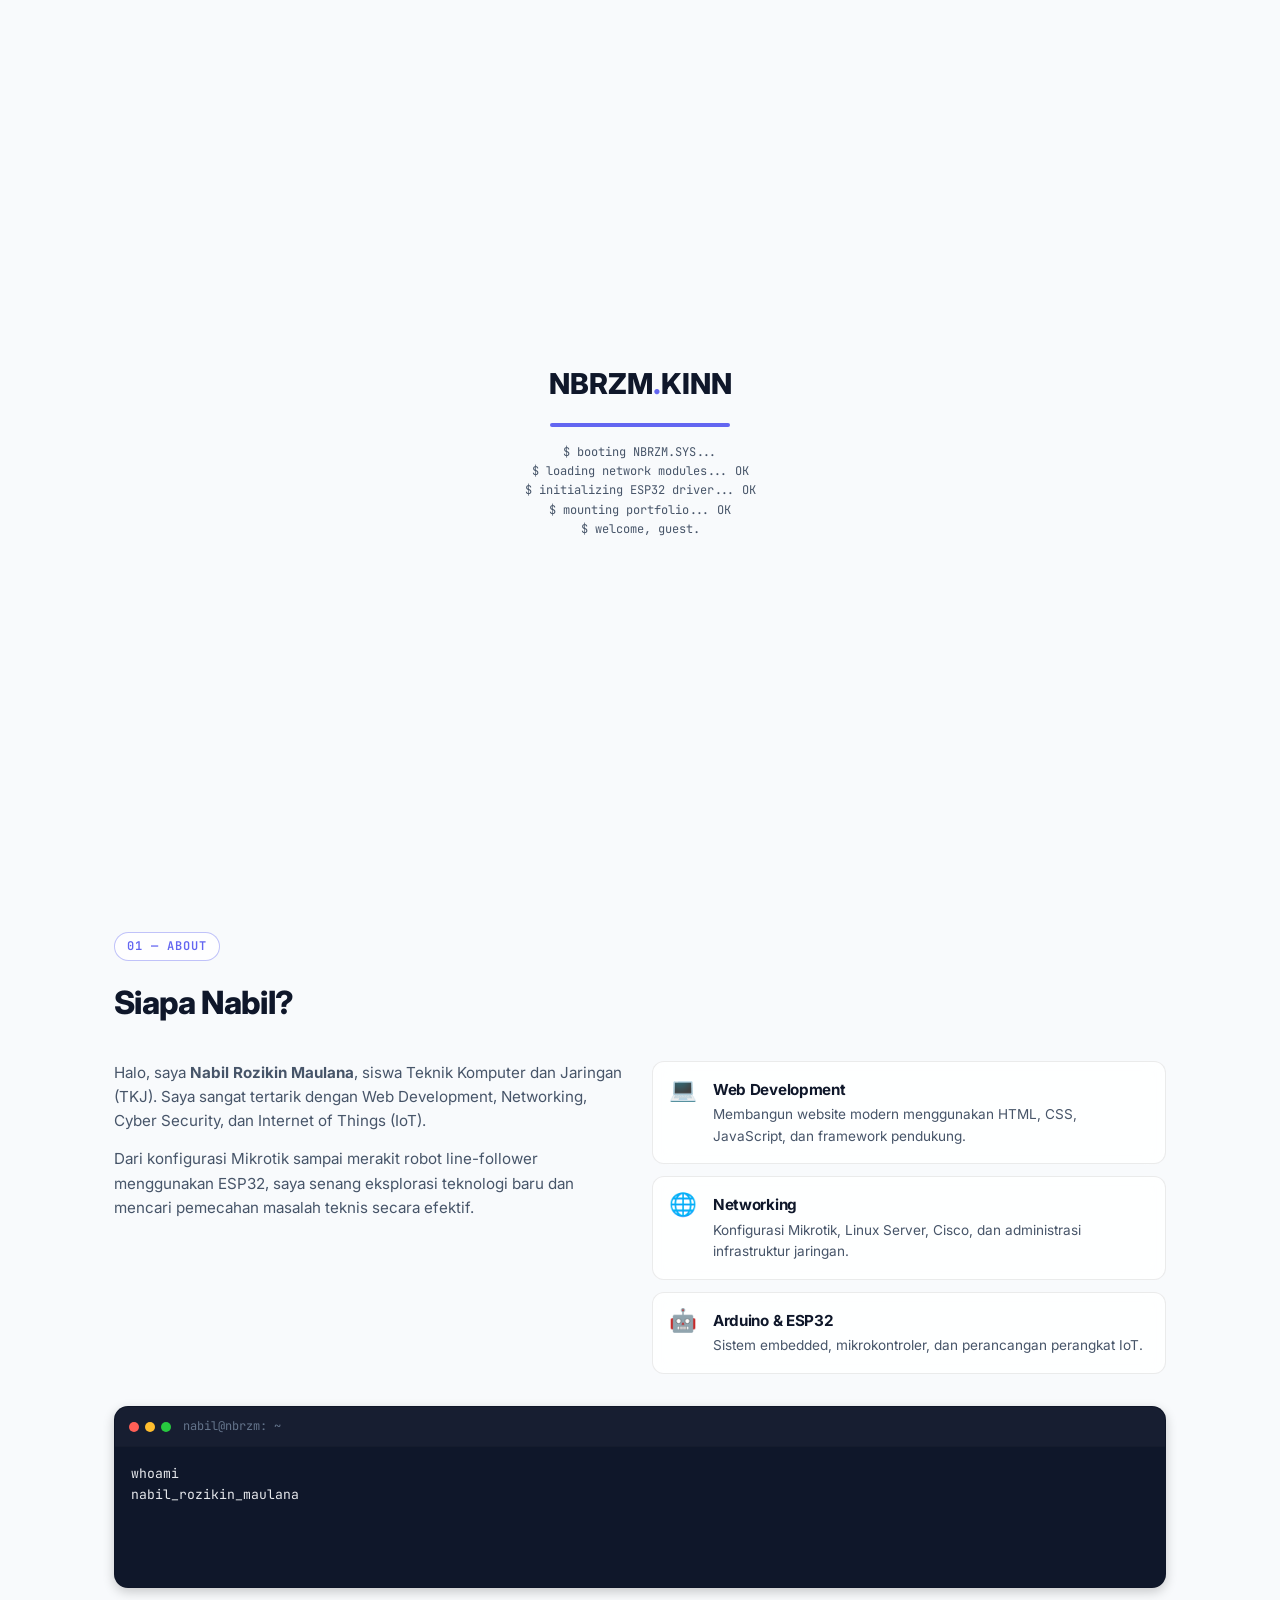
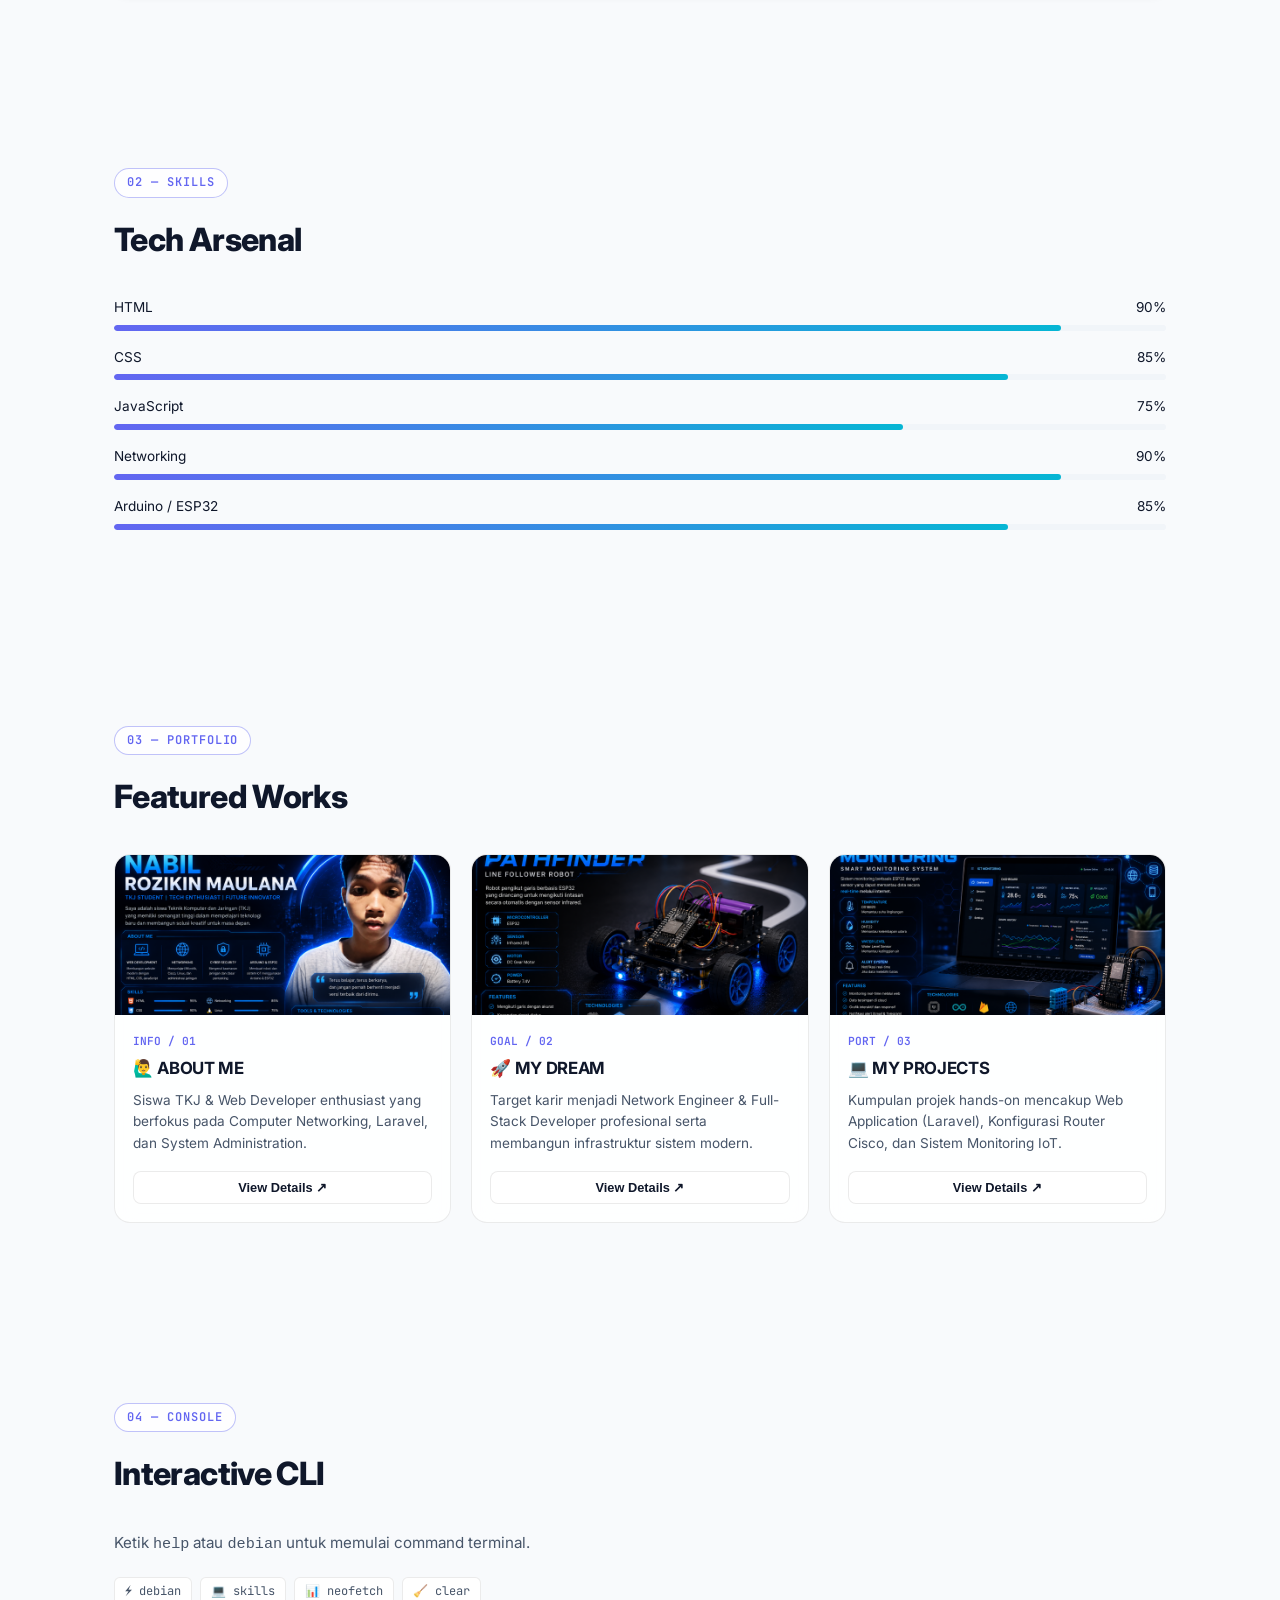
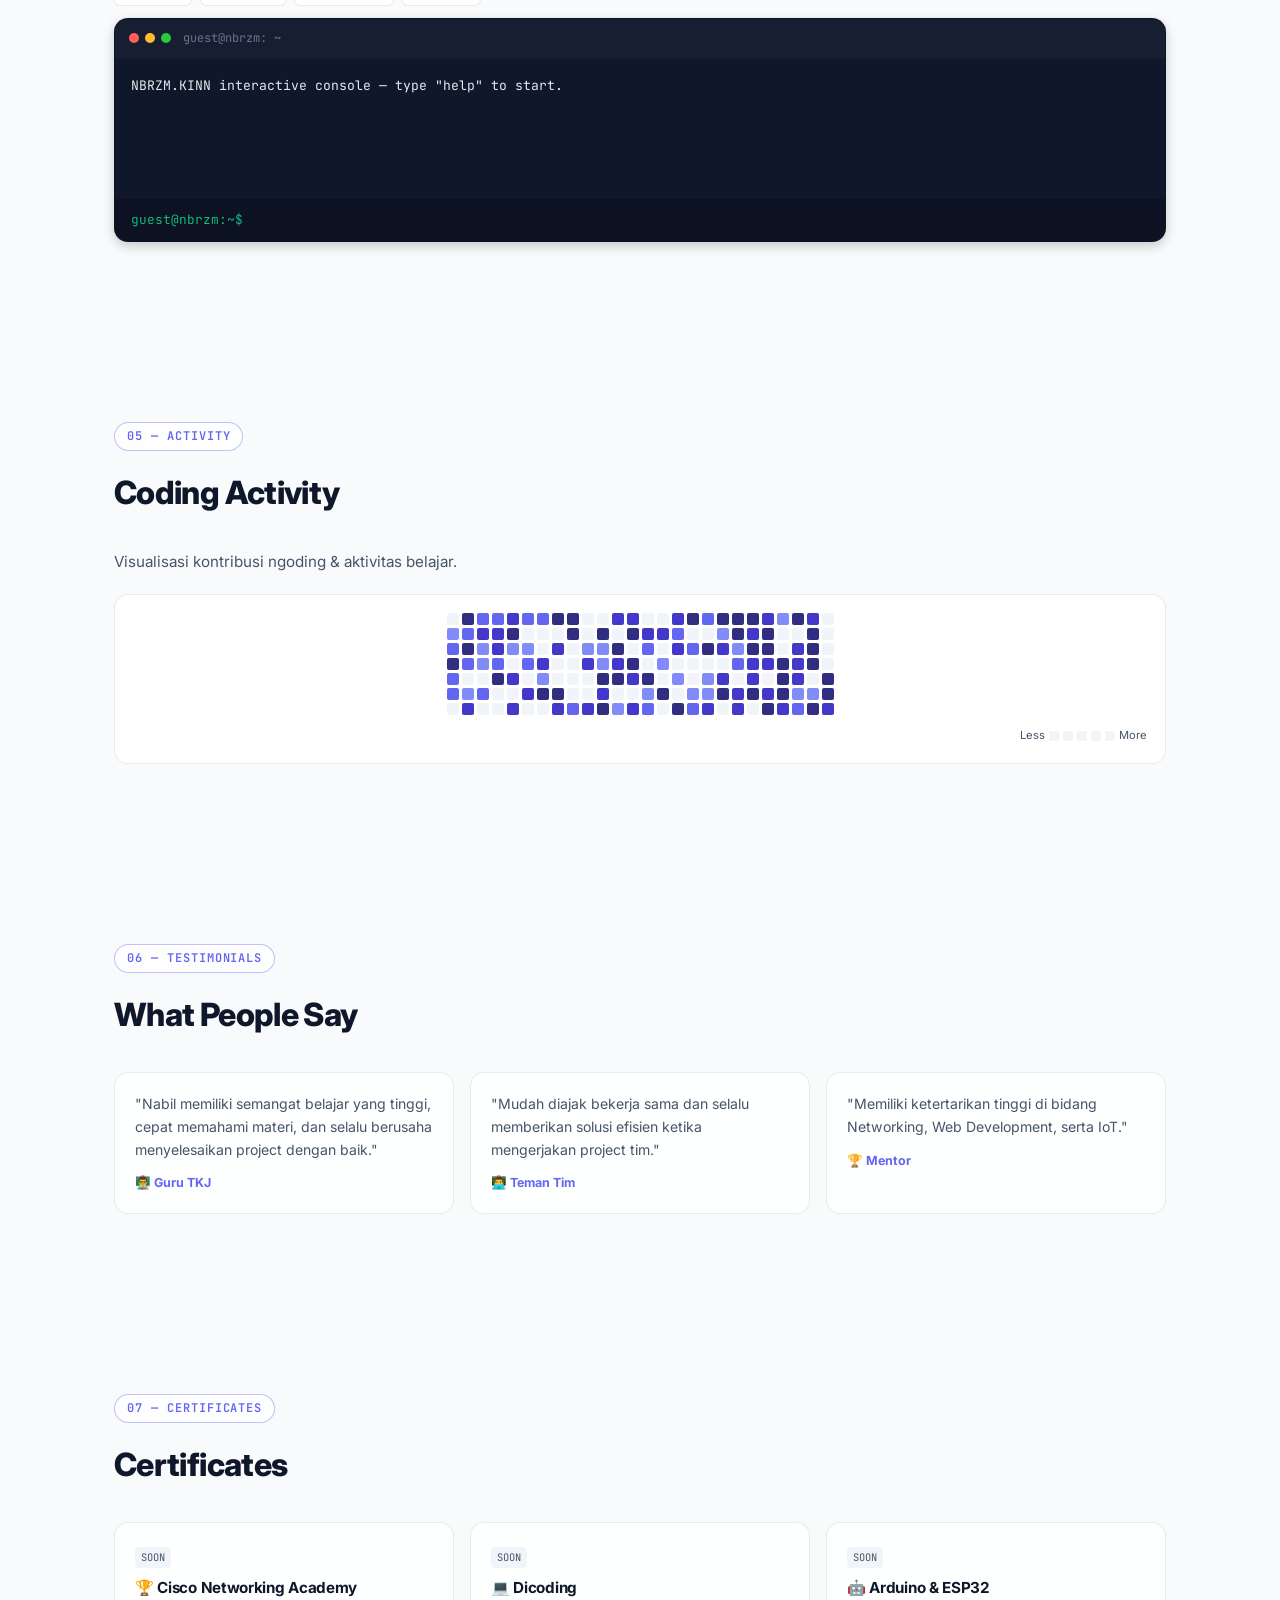
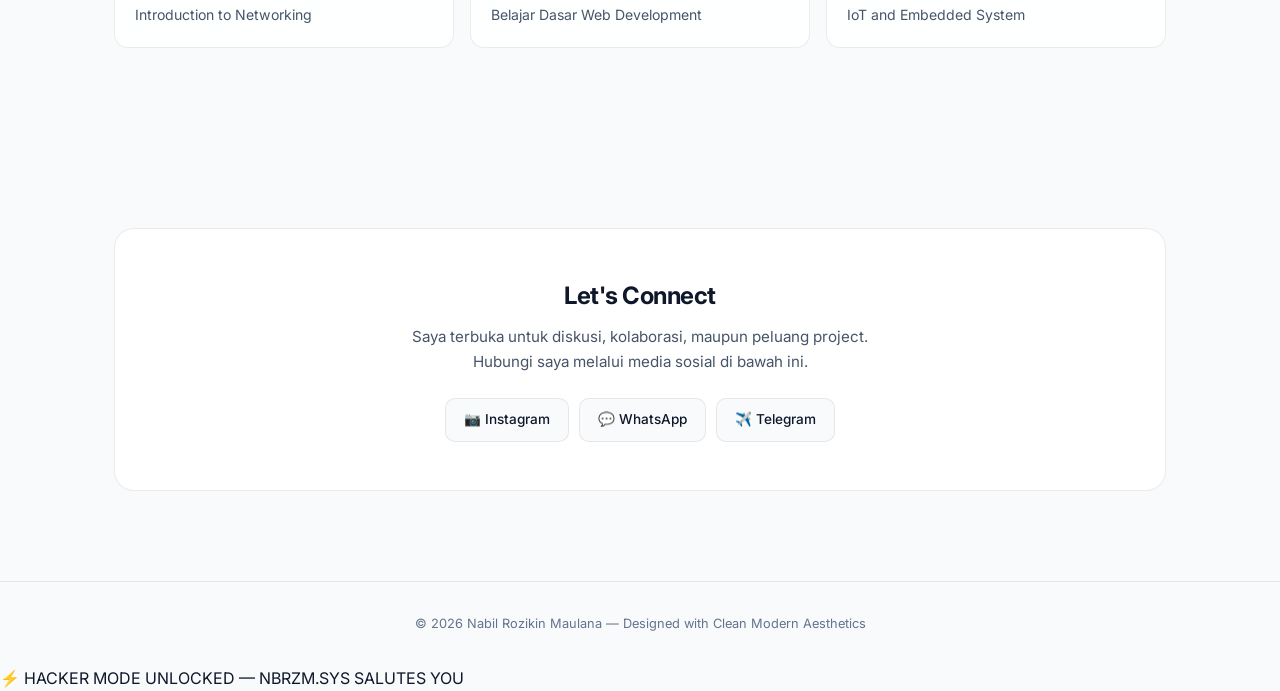
==== commit 9dc6231e: "Fix notifications engine for mobile browsers" ====
--- a/index.html
+++ b/index.html
@@ -1,74 +1,56 @@
 <!DOCTYPE html>
 <html lang="id">
 <head>
-<meta charset="UTF-8">
-<meta name="viewport" content="width=device-width, initial-scale=1.0">
-<title>Nabil Rozikin Maulana | NBRZM.KINN</title>
-<link rel="preconnect" href="https://fonts.googleapis.com">
-<link href="https://fonts.googleapis.com/css2?family=Archivo+Black&family=Space+Grotesk:wght@400;500;700&family=JetBrains+Mono:wght@400;500;700&display=swap" rel="stylesheet">
-<link rel="stylesheet" href="style.css">
-<script>
-  (function(){
-    var saved = localStorage.getItem('nbrzm-theme');
-    var theme = saved || (window.matchMedia('(prefers-color-scheme: dark)').matches ? 'dark' : 'light');
-    document.documentElement.setAttribute('data-theme', theme);
-  })();
-</script>
+  <meta charset="UTF-8">
+  <meta name="viewport" content="width=device-width, initial-scale=1.0">
+  <title>Nabil Rozikin Maulana | Portfolio</title>
+  <link rel="preconnect" href="https://fonts.googleapis.com">
+  <link href="https://fonts.googleapis.com/css2?family=Inter:wght@300;400;500;600;700;800&family=JetBrains+Mono:wght@400;500;700&display=swap" rel="stylesheet">
+  <link rel="stylesheet" href="style.css">
+  <script>
+    (function(){
+      var saved = localStorage.getItem('nbrzm-theme');
+      var theme = saved || (window.matchMedia('(prefers-color-scheme: dark)').matches ? 'dark' : 'light');
+      document.documentElement.setAttribute('data-theme', theme);
+    })();
+  </script>
 </head>
 <body>
-<canvas id="matrixCanvas" class="matrix-canvas"></canvas>
-<div class="noise-overlay"></div>
-<div class="scanlines"></div>
-<div class="network-nodes">
-  <div class="node node-1" data-label="192.168.1.1 [GATEWAY]"></div>
-  <div class="node node-2" data-label="10.0.0.254 [DNS]"></div>
-  <div class="node node-3" data-label="PORT: 8080 [LISTEN]"></div>
-</div>
-
-<div class="preloader" id="preloader">
-  <div class="preloader-text">NBRZM<span>.</span>KINN</div>
-  <div class="preloader-bar"><div class="preloader-fill" id="preloaderFill"></div></div>
-  <div class="preloader-log" id="preloaderLog"></div>
-  <div class="net-status-widget">
-    <span class="status-dot"></span>
-    <span id="pingDisplay">PING: 14ms</span> | 
-    <span>ETH0: UP</span>
-  </div>
-</div>
-
-<div class="progress-bar" id="progressBar"></div>
-<div class="cursor-ring" id="cursorRing"></div>
-<div class="cursor-dot" id="cursorDot"></div>
-
-<button class="scroll-top" id="scrollTop" aria-label="Scroll to top">↑</button>
-
-<div class="sys-clock" id="sysClock">
-  <span class="sys-clock-dot"></span>
-  <span id="sysClockTime">--:--:--</span>
-  <span class="sys-clock-sep">·</span>
-  <span id="sysUptime">uptime 0d</span>
-  <span class="status-divider">|</span>
-  <span id="bgmTitle" class="bgm-btn" onclick="toggleBgm()">🎵 BGM: OFF</span>
-</div>
-
-<div class="ticker-wrap">
-  <div class="ticker">
-    <span>PING 192.168.1.1 — REPLY OK 4ms</span>
-    <span>MIKROTIK ROUTER — CONFIGURED</span>
-    <span>ESP32 NODE — ONLINE</span>
-    <span>ROBOT PATHFINDER — SENSOR ACTIVE</span>
-    <span>STATUS: OPEN FOR COLLABORATION</span>
-    <span>PING 192.168.1.1 — REPLY OK 4ms</span>
-    <span>MIKROTIK ROUTER — CONFIGURED</span>
-    <span>ESP32 NODE — ONLINE</span>
-    <span>ROBOT PATHFINDER — SENSOR ACTIVE</span>
-    <span>STATUS: OPEN FOR COLLABORATION</span>
-  </div>
-</div>
-
-<nav>
-  <div class="logo">NBRZM<span>.</span>KINN</div>
-  <div class="navlinks">
+
+  <!-- Preloader -->
+  <div class="preloader" id="preloader">
+    <div class="preloader-text">NBRZM<span>.</span>KINN</div>
+    <div class="preloader-bar"><div class="preloader-fill" id="preloaderFill"></div></div>
+    <div class="preloader-log" id="preloaderLog"></div>
+  </div>
+
+  <div class="progress-bar" id="progressBar"></div>
+
+  <!-- Navbar -->
+  <nav>
+    <div class="logo">NBRZM<span>.</span>KINN</div>
+    <div class="navlinks">
+      <a href="#about">About</a>
+      <a href="#skills">Skills</a>
+      <a href="#projects">Projects</a>
+      <a href="#console">Console</a>
+      <a href="#activity">Activity</a>
+      <a href="#testimonials">Testimonials</a>
+      <a href="#contact">Contact</a>
+    </div>
+    <div class="nav-right">
+      <button class="cmdk-trigger" id="cmdkTrigger" aria-label="Open command palette"><span>⌘</span>K</button>
+      <button class="theme-toggle" id="themeToggle" aria-label="Toggle theme">
+        <span class="knob">
+          <svg class="icon-sun" viewBox="0 0 24 24" fill="none" stroke="currentColor" stroke-width="2.5"><circle cx="12" cy="12" r="4"></circle><path d="M12 2v2M12 20v2M4.9 4.9l1.4 1.4M17.7 17.7l1.4 1.4M2 12h2M20 12h2M4.9 19.1l1.4-1.4M17.7 6.3l1.4-1.4"></path></svg>
+          <svg class="icon-moon" viewBox="0 0 24 24" fill="currentColor"><path d="M21 12.8A9 9 0 1111.2 3a7 7 0 009.8 9.8z"></path></svg>
+        </span>
+      </button>
+      <div class="burger">MENU</div>
+    </div>
+  </nav>
+
+  <div id="mnav" style="display:none;flex-direction:column;">
     <a href="#about">About</a>
     <a href="#skills">Skills</a>
     <a href="#projects">Projects</a>
@@ -77,303 +59,309 @@
     <a href="#testimonials">Testimonials</a>
     <a href="#contact">Contact</a>
   </div>
-  <div class="nav-right">
-    <button class="cmdk-trigger" id="cmdkTrigger" aria-label="Open command palette">
-      <span>⌘</span>K
-    </button>
-    <button class="theme-toggle" id="themeToggle" aria-label="Toggle theme">
-      <span class="knob">
-        <svg class="icon-sun" viewBox="0 0 24 24" fill="none" stroke="currentColor" stroke-width="2.5" stroke-linecap="round"><circle cx="12" cy="12" r="4"></circle><path d="M12 2v2M12 20v2M4.9 4.9l1.4 1.4M17.7 17.7l1.4 1.4M2 12h2M20 12h2M4.9 19.1l1.4-1.4M17.7 6.3l1.4-1.4"></path></svg>
-        <svg class="icon-moon" viewBox="0 0 24 24" fill="currentColor"><path d="M21 12.8A9 9 0 1111.2 3a7 7 0 009.8 9.8z"></path></svg>
-      </span>
-    </button>
-    <div class="burger">MENU</div>
-  </div>
-</nav>
-
-<div id="mnav" style="display:none;flex-direction:column;border-bottom:4px solid var(--ink);font-family:var(--font-mono);text-transform:uppercase;">
-  <a href="#about" style="padding:14px 24px;border-top:2px solid var(--ink);">About</a>
-  <a href="#skills" style="padding:14px 24px;border-top:2px solid var(--ink);">Skills</a>
-  <a href="#projects" style="padding:14px 24px;border-top:2px solid var(--ink);">Projects</a>
-  <a href="#console" style="padding:14px 24px;border-top:2px solid var(--ink);">Console</a>
-  <a href="#activity" style="padding:14px 24px;border-top:2px solid var(--ink);">Activity</a>
-  <a href="#testimonials" style="padding:14px 24px;border-top:2px solid var(--ink);">Testimonials</a>
-  <a href="#contact" style="padding:14px 24px;border-top:2px solid var(--ink);">Contact</a>
-</div>
-
-<div class="hero" id="home">
-  <div class="spotlight-grid" id="spotlightGrid"></div>
-  <div class="float-shape shape-square" style="top:6%;left:2%;"></div>
-  <div class="float-shape shape-plus" style="top:70%;left:6%;"></div>
-  <div class="float-shape shape-circle" style="top:14%;right:4%;"></div>
-  <div class="float-shape shape-square" style="bottom:4%;right:10%;"></div>
-  <div data-reveal>
-    <div class="eyebrow">TKJ STUDENT / NETWORK &amp; IoT</div>
-    <h1 class="glitch" data-text="I BUILD NETWORKS, ROBOTS & THE WEB.">I BUILD <span class="hl">NETWORKS</span>, ROBOTS &amp; THE WEB.</h1>
-    <p class="lead" id="typedLead"></p>
-    <div class="btn-row">
+
+  <!-- Hero Section -->
+  <section class="hero" id="home">
+    <div class="hero-content" data-reveal>
+      <div class="eyebrow">TKJ Student / Network & IoT</div>
+      <h1>Building <span class="hl">Networks</span>, Hardware & Web Solutions.</h1>
+      <p class="lead" id="typedLead"></p>
+
       <div class="badge-row">
         <span class="badge badge-green">build: passing</span>
         <span class="badge badge-blue">status: online</span>
         <span class="badge badge-yellow">coffee: low</span>
         <span class="badge badge-pink">license: MIT</span>
       </div>
-      <a href="#projects" class="btn primary magnetic">Lihat Project ↓</a>
-      <a href="#contact" class="btn alt magnetic">Hubungi Saya</a>
-    </div>
-  </div>
-  <div class="hero-photo" data-reveal>
-    <img src="./assets/nabil/profile.jpg" alt="Nabil Rozikin Maulana">
-    <div class="tag"><span class="blink-dot"></span>STATUS: ONLINE</div>
-    <div class="view-counter" id="viewCounter">
-      <span>LOCAL VIEWS</span>
-      <div class="view-digits" id="viewDigits"></div>
-    </div>
-  </div>
-</div>
-
-<div class="stats" data-reveal>
-  <div class="stat"><b data-count="3" data-suffix="+">0</b><span>Active Projects</span></div>
-  <div class="stat"><b data-count="90" data-suffix="%">0</b><span>Networking</span></div>
-  <div class="stat"><b data-count="2024" data-suffix="">0</b><span>Learning Since</span></div>
-</div>
-
-<section id="about">
-  <div class="eyebrow">01 — ABOUT</div>
-  <div class="about-grid">
-    <div class="about-text" data-reveal>
-      <h2 style="font-size:2rem;margin-bottom:16px;">Siapa Nabil?</h2>
-      <p>Halo, saya <b>Nabil Rozikin Maulana</b>, siswa Teknik Komputer dan Jaringan (TKJ). Saya tertarik sama Web Development, Networking, Cyber Security, dan Internet of Things — dan paling suka kalau teori langsung dipraktikkan jadi project nyata.</p>
-      <p style="margin-top:14px;">Dari konfigurasi Mikrotik sampai merakit robot line-follower pakai ESP32, saya senang ngulik hal baru dan nyari solusi ketika project nggak jalan sesuai rencana.</p>
-    </div>
-    <div class="terminal-box" data-reveal>
+
+      <div class="btn-row">
+        <a href="#projects" class="btn primary">Lihat Project ↓</a>
+        <a href="#contact" class="btn alt">Hubungi Saya</a>
+      </div>
+    </div>
+
+    <div class="hero-photo-wrap" data-reveal>
+      <div class="hero-photo">
+        <img src="./assets/nabil/profile.jpg" alt="Nabil Rozikin Maulana">
+        <div class="status-pill"><span class="blink-dot"></span>STATUS: ONLINE</div>
+      </div>
+      <div class="view-counter" id="viewCounter">
+        <span>LOCAL VIEWS</span>
+        <div class="view-digits" id="viewDigits"></div>
+      </div>
+    </div>
+  </section>
+
+  <!-- Stats -->
+  <div class="stats-container" data-reveal>
+    <div class="stats">
+      <div class="stat"><b data-count="3" data-suffix="+">0</b><span>Active Projects</span></div>
+      <div class="stat"><b data-count="90" data-suffix="%">0</b><span>Networking</span></div>
+      <div class="stat"><b data-count="2024" data-suffix="">0</b><span>Learning Since</span></div>
+    </div>
+  </div>
+
+  <!-- About Section -->
+  <section id="about">
+    <div class="section-header">
+      <div class="eyebrow">01 — ABOUT</div>
+      <h2>Siapa Nabil?</h2>
+    </div>
+    
+    <div class="about-grid">
+      <div class="about-text" data-reveal>
+        <p>Halo, saya <b>Nabil Rozikin Maulana</b>, siswa Teknik Komputer dan Jaringan (TKJ). Saya sangat tertarik dengan Web Development, Networking, Cyber Security, dan Internet of Things (IoT).</p>
+        <p style="margin-top:14px;">Dari konfigurasi Mikrotik sampai merakit robot line-follower menggunakan ESP32, saya senang eksplorasi teknologi baru dan mencari pemecahan masalah teknis secara efektif.</p>
+      </div>
+
+      <div class="about-cards" data-reveal>
+        <div class="focus-card">
+          <div class="focus-icon">💻</div>
+          <div>
+            <h3>Web Development</h3>
+            <p>Membangun website modern menggunakan HTML, CSS, JavaScript, dan framework pendukung.</p>
+          </div>
+        </div>
+        <div class="focus-card">
+          <div class="focus-icon">🌐</div>
+          <div>
+            <h3>Networking</h3>
+            <p>Konfigurasi Mikrotik, Linux Server, Cisco, dan administrasi infrastruktur jaringan.</p>
+          </div>
+        </div>
+        <div class="focus-card">
+          <div class="focus-icon">🤖</div>
+          <div>
+            <h3>Arduino & ESP32</h3>
+            <p>Sistem embedded, mikrokontroler, dan perancangan perangkat IoT.</p>
+          </div>
+        </div>
+      </div>
+    </div>
+
+    <div class="terminal-box" data-reveal style="margin-top: 32px;">
       <div class="terminal-topbar">
         <span class="dot red"></span><span class="dot yellow"></span><span class="dot green"></span>
         <span class="terminal-title">nabil@nbrzm: ~</span>
       </div>
       <div class="terminal-body" id="terminalBody"></div>
     </div>
-    <div data-reveal>
-      <div class="focus-card"><h3>💻 Web Development</h3><p>Membangun website modern menggunakan HTML, CSS, dan JavaScript.</p></div>
-      <div class="focus-card"><h3>🌐 Networking</h3><p>Belajar Mikrotik, Linux, Cisco, dan administrasi jaringan komputer.</p></div>
-      <div class="focus-card"><h3>🤖 Arduino &amp; ESP32</h3><p>Membuat robot dan sistem IoT menggunakan Arduino dan ESP32.</p></div>
-    </div>
-  </div>
-</section>
-
-<section id="skills">
-  <div class="eyebrow">02 — SKILLS</div>
-  <h2 style="font-size:2rem;margin-bottom:28px;">Tech Arsenal</h2>
-  <div data-reveal>
-    <div class="skill-row"><div class="label"><span>HTML</span><span>90%</span></div><div class="bar-track"><div class="bar-fill" data-width="90"></div></div></div>
-    <div class="skill-row"><div class="label"><span>CSS</span><span>85%</span></div><div class="bar-track"><div class="bar-fill" data-width="85"></div></div></div>
-    <div class="skill-row"><div class="label"><span>JavaScript</span><span>75%</span></div><div class="bar-track"><div class="bar-fill" data-width="75"></div></div></div>
-    <div class="skill-row"><div class="label"><span>Networking</span><span>90%</span></div><div class="bar-track"><div class="bar-fill" data-width="90"></div></div></div>
-    <div class="skill-row"><div class="label"><span>Arduino / ESP32</span><span>85%</span></div><div class="bar-track"><div class="bar-fill" data-width="85"></div></div></div>
-  </div>
-</section>
-
-<section id="projects">
-  <div class="eyebrow">03 — PORTFOLIO</div>
-  <h2 style="font-size:2rem;margin-bottom:28px;">My Overview</h2>
-  <div class="proj-grid">
+  </section>
+
+  <!-- Skills Section -->
+  <section id="skills">
+    <div class="section-header">
+      <div class="eyebrow">02 — SKILLS</div>
+      <h2>Tech Arsenal</h2>
+    </div>
+    <div class="skills-wrap" data-reveal>
+      <div class="skill-row"><div class="label"><span>HTML</span><span>90%</span></div><div class="bar-track"><div class="bar-fill" data-width="90"></div></div></div>
+      <div class="skill-row"><div class="label"><span>CSS</span><span>85%</span></div><div class="bar-track"><div class="bar-fill" data-width="85"></div></div></div>
+      <div class="skill-row"><div class="label"><span>JavaScript</span><span>75%</span></div><div class="bar-track"><div class="bar-fill" data-width="75"></div></div></div>
+      <div class="skill-row"><div class="label"><span>Networking</span><span>90%</span></div><div class="bar-track"><div class="bar-fill" data-width="90"></div></div></div>
+      <div class="skill-row"><div class="label"><span>Arduino / ESP32</span><span>85%</span></div><div class="bar-track"><div class="bar-fill" data-width="85"></div></div></div>
+    </div>
+  </section>
+
+  <!-- Projects Section -->
+  <section id="projects">
+    <div class="section-header">
+      <div class="eyebrow">03 — PORTFOLIO</div>
+      <h2>Featured Works</h2>
+    </div>
+
+    <div class="proj-grid">
+      <div class="proj-card" data-reveal>
+        <div class="proj-img"><img src="./assets/images/portfolio.jpg" alt="Portfolio" onerror="this.style.display='none'"></div>
+        <div class="proj-content">
+          <div class="proj-tag">INFO / 01</div>
+          <h3>🙋‍♂️ ABOUT ME</h3>
+          <p>Siswa TKJ & Web Developer enthusiast yang berfokus pada Computer Networking, Laravel, dan System Administration.</p>
+          <button class="btn-view" onclick="openModal('about')">View Details ↗</button>
+        </div>
+      </div>
+
+      <div class="proj-card" data-reveal>
+        <div class="proj-img"><img src="./assets/images/pathfinder.jpg" alt="Pathfinder" onerror="this.style.display='none'"></div>
+        <div class="proj-content">
+          <div class="proj-tag">GOAL / 02</div>
+          <h3>🚀 MY DREAM</h3>
+          <p>Target karir menjadi Network Engineer & Full-Stack Developer profesional serta membangun infrastruktur sistem modern.</p>
+          <button class="btn-view" onclick="openModal('dream')">View Details ↗</button>
+        </div>
+      </div>
+
+      <div class="proj-card" data-reveal>
+        <div class="proj-img"><img src="./assets/images/iot.jpg" alt="IoT Projects" onerror="this.style.display='none'"></div>
+        <div class="proj-content">
+          <div class="proj-tag">PORT / 03</div>
+          <h3>💻 MY PROJECTS</h3>
+          <p>Kumpulan projek hands-on mencakup Web Application (Laravel), Konfigurasi Router Cisco, dan Sistem Monitoring IoT.</p>
+          <button class="btn-view" onclick="openModal('projects')">View Details ↗</button>
+        </div>
+      </div>
+    </div>
+  </section>
+
+  <!-- Modal Detail -->
+  <div id="detailModal" class="modal-overlay">
+    <div class="modal-box">
+      <div class="modal-header">
+        <h2 id="modalTitle">TITLE</h2>
+        <button class="btn-close" onclick="closeModal()">✕</button>
+      </div>
+      <div class="modal-body" id="modalBody"></div>
+    </div>
+  </div>
+
+  <!-- Console Section -->
+  <section id="console">
+    <div class="section-header">
+      <div class="eyebrow">04 — CONSOLE</div>
+      <h2>Interactive CLI</h2>
+    </div>
+    <p class="section-sub">Ketik <code>help</code> atau <code>debian</code> untuk memulai command terminal.</p>
     
-    <!-- KARTU 1: ABOUT ME -->
-    <div class="proj-card" data-reveal>
-      <div class="proj-top">
-        <div class="num">INFO / 01</div>
-        <h3>🙋‍♂️ ABOUT ME</h3>
-      </div>
-      <div class="proj-body">
-        <p>Siswa TKJ & Web Developer enthusiast yang berfokus pada Computer Networking, Laravel, dan System Administration.</p>
-        <button class="btn-view" onclick="openModal('about')">View Details ↗</button>
-      </div>
-    </div>
-
-    <!-- KARTU 2: MY DREAM -->
-    <div class="proj-card" data-reveal>
-      <div class="proj-top">
-        <div class="num">GOAL / 02</div>
-        <h3>🚀 MY DREAM</h3>
-      </div>
-      <div class="proj-body">
-        <p>Target karir menjadi Network Engineer & Full-Stack Developer profesional serta membangun infrastruktur sistem modern.</p>
-        <button class="btn-view" onclick="openModal('dream')">View Details ↗</button>
-      </div>
-    </div>
-
-    <!-- KARTU 3: MY PROJECTS -->
-    <div class="proj-card" data-reveal>
-      <div class="proj-top">
-        <div class="num">PORT / 03</div>
-        <h3>💻 MY PROJECTS</h3>
-      </div>
-      <div class="proj-body">
-        <p>Kumpulan projek hands-on mencakup Web Application (Laravel), Konfigurasi Router Cisco, dan Sistem Monitoring.</p>
-        <button class="btn-view" onclick="openModal('projects')">View Details ↗</button>
-      </div>
-    </div>
-
-  </div>
-</section>
-
-<div id="detailModal" class="modal-overlay">
-  <div class="modal-box">
-    <div class="modal-header">
-      <h2 id="modalTitle">TITLE</h2>
-      <button class="btn-close" onclick="closeModal()">[X] CLOSE</button>
-    </div>
-    <div class="modal-body" id="modalBody">
-      <!-- Isi detail masuk otomatis lewat script.js -->
-    </div>
-  </div>
-</div>
-
-<div class="angle-divider"></div>
-
-<section id="console">
-  <div class="eyebrow">04 — CONSOLE</div>
-  <h2 style="font-size:2rem;margin-bottom:10px;">Try It Yourself</h2>
-  <p style="color:var(--muted);margin-bottom:20px;font-size:.95rem;">
-    Terminal ini beneran bisa diketik. Ketik <code>help</code> atau <code>debian</code> buat mulai — atau tekan <code>/</code> di mana aja buat langsung fokus ke sini.
-  </p>
-  <div class="cmd-chips">
-    <span onclick="runQuickCmd('debian')">⚡ debian</span>
-    <span onclick="runQuickCmd('skills')">💻 skills</span>
-    <span onclick="runQuickCmd('neofetch')">📊 neofetch</span>
-    <span onclick="runQuickCmd('clear')">🧹 clear</span>
-  </div>
-  <div class="cli-box" data-reveal>
-    <div class="terminal-topbar">
-      <span class="dot red"></span><span class="dot yellow"></span><span class="dot green"></span>
-      <span class="terminal-title">guest@nbrzm: ~</span>
-    </div>
-    <div class="cli-output" id="cliOutput"></div>
-    <div class="cli-inputline">
-      <span class="cli-prompt">guest@nbrzm:~$</span>
-      <input type="text" id="cliInput" autocomplete="off" autocapitalize="off" spellcheck="false" aria-label="Terminal command input">
-    </div>
-  </div>
-</section>
-
-<section id="activity">
-  <div class="eyebrow">05 — ACTIVITY</div>
-  <h2 style="font-size:2rem;margin-bottom:10px;">Coding Activity</h2>
-  <p style="color:var(--muted);margin-bottom:20px;font-size:.95rem;">Visualisasi progres belajar & ngoding — makin gelap, makin sibuk harinya.</p>
-  <div class="heatmap-wrap" data-reveal>
-    <div class="heatmap-grid" id="heatmapGrid"></div>
-    <div class="heatmap-legend">
-      <span>Less</span>
-      <span class="hm-swatch hm-0"></span>
-      <span class="hm-swatch hm-1"></span>
-      <span class="hm-swatch hm-2"></span>
-      <span class="hm-swatch hm-3"></span>
-      <span class="hm-swatch hm-4"></span>
-      <span>More</span>
-    </div>
-  </div>
-</section>
-
-<section id="testimonials">
-  <div class="eyebrow">06 — TESTIMONIALS</div>
-  <h2 style="font-size:2rem;margin-bottom:28px;">What People Say</h2>
-  <div class="testi-grid">
-    <div class="testi-card" data-reveal>
-      <p>Nabil memiliki semangat belajar yang tinggi, cepat memahami materi, dan selalu berusaha menyelesaikan project dengan baik.</p>
-      <div class="testi-name">👨‍🏫 Guru TKJ</div>
-    </div>
-    <div class="testi-card" data-reveal>
-      <p>Mudah diajak bekerja sama dan selalu memberikan solusi ketika mengerjakan project bersama.</p>
-      <div class="testi-name">👨‍💻 Teman Tim</div>
-    </div>
-    <div class="testi-card" data-reveal>
-      <p>Memiliki minat besar di bidang Networking, Web Development, serta IoT.</p>
-      <div class="testi-name">🏆 Mentor</div>
-    </div>
-  </div>
-</section>
-
-<section id="certificates">
-  <div class="eyebrow">07 — CERTIFICATES</div>
-  <h2 style="font-size:2rem;margin-bottom:28px;">Certificates</h2>
-  <div class="cert-grid">
-    <div class="cert-card" data-reveal>
-      <div class="cert-badge">SOON</div>
-      <h3>🏆 Cisco Networking Academy</h3>
-      <p>Introduction to Networking</p>
-    </div>
-    <div class="cert-card" data-reveal>
-      <div class="cert-badge">SOON</div>
-      <h3>💻 Dicoding</h3>
-      <p>Belajar Dasar Web Development</p>
-    </div>
-    <div class="cert-card" data-reveal>
-      <div class="cert-badge">SOON</div>
-      <h3>🤖 Arduino &amp; ESP32</h3>
-      <p>IoT and Embedded System</p>
-    </div>
-  </div>
-</section>
-
-<div class="hazard-banner">
-  <div class="hazard-track">
-    <span>PELAN-PELAN</span><span>★</span><span>ASAL TETEP JALAN</span><span>★</span>
-    <span>PELAN-PELAN</span><span>★</span><span>ASAL TETEP BERJALAN</span><span>★</span>
-    <span>PELAN-PELAN</span><span>★</span><span>ASAL TETEP BERJALAN</span><span>★</span>
-    <span>PELAN-PELAN</span><span>★</span><span>ASAL TETEP BERJALAN</span><span>★</span>
-  </div>
-</div>
-
-<section id="contact">
-  <div class="contact-box" data-reveal>
-    <h2 style="font-size:2rem;">Let's Connect</h2>
-    <p>Saya terbuka untuk diskusi, kolaborasi, maupun peluang kerja sama. Jangan ragu untuk menghubungi saya.</p>
-    <div class="contact-links">
-      <a href="https://instagram.com/nblrzknm._" target="_blank" rel="noopener noreferrer">📷 Instagram</a>
-      <a href="https://wa.me/6288210670848" target="_blank" rel="noopener noreferrer">💬 WhatsApp</a>
-      <a href="https://t.me/apalaabing" target="_blank" rel="noopener noreferrer">✈️ Telegram</a>
-    </div>
-  </div>
-</section>
-
-<footer>© 2026 Nabil Rozikin Maulana — Built with HTML, CSS &amp; JavaScript</footer>
-
-<div class="cmdk-overlay" id="cmdkOverlay">
-  <div class="cmdk-box">
-    <div class="cmdk-inputline">
-      <span class="cmdk-icon">›</span>
-      <input type="text" id="cmdkInput" placeholder="Ketik perintah atau tujuan..." autocomplete="off" autocapitalize="off" spellcheck="false" aria-label="Command palette input">
-      <span class="cmdk-esc">ESC</span>
-    </div>
-    <div class="cmdk-list" id="cmdkList"></div>
-  </div>
-</div>
-
-<script src="script.js"></script>
-
-<!-- Cloudflare Web Analytics -->
-<script type='module' src='https://static.cloudflareinsights.com/beacon.min.js' data-cf-beacon='{"token": "c8a304ed93084cdeb71c3d939f95e61d"}'></script>
-<!-- End Cloudflare Web Analytics -->
-
-<script>
-  // Fallback: paksa hilangin preloader kalau script.js gagal/error/hang
-  window.addEventListener('load', function () {
-    setTimeout(function () {
-      var pl = document.getElementById('preloader');
-      if (pl && !pl.classList.contains('hide')) {
-        pl.classList.add('hide');
-        document.body.style.overflow = '';
-      }
-    }, 4000);
-  });
-  window.addEventListener('error', function (e) {
-    var pl = document.getElementById('preloader');
-    if (pl) {
-      pl.classList.add('hide');
-      document.body.style.overflow = '';
-    }
-    console.error('Script error caught:', e.message);
-  });
-</script>
+    <div class="cmd-chips">
+      <span onclick="runQuickCmd('debian')">⚡ debian</span>
+      <span onclick="runQuickCmd('skills')">💻 skills</span>
+      <span onclick="runQuickCmd('neofetch')">📊 neofetch</span>
+      <span onclick="runQuickCmd('clear')">🧹 clear</span>
+    </div>
+
+    <div class="cli-box" data-reveal>
+      <div class="terminal-topbar">
+        <span class="dot red"></span><span class="dot yellow"></span><span class="dot green"></span>
+        <span class="terminal-title">guest@nbrzm: ~</span>
+      </div>
+      <div class="cli-output" id="cliOutput"></div>
+      <div class="cli-inputline">
+        <span class="cli-prompt">guest@nbrzm:~$</span>
+        <input type="text" id="cliInput" autocomplete="off" spellcheck="false">
+      </div>
+    </div>
+  </section>
+
+  <!-- Activity Section -->
+  <section id="activity">
+    <div class="section-header">
+      <div class="eyebrow">05 — ACTIVITY</div>
+      <h2>Coding Activity</h2>
+    </div>
+    <p class="section-sub">Visualisasi kontribusi ngoding & aktivitas belajar.</p>
+    
+    <div class="heatmap-wrap" data-reveal>
+      <div class="heatmap-grid" id="heatmapGrid"></div>
+      <div class="heatmap-legend">
+        <span>Less</span>
+        <span class="hm-swatch hm-0"></span>
+        <span class="hm-swatch hm-1"></span>
+        <span class="hm-swatch hm-2"></span>
+        <span class="hm-swatch hm-3"></span>
+        <span class="hm-swatch hm-4"></span>
+        <span>More</span>
+      </div>
+    </div>
+  </section>
+
+  <!-- Testimonials Section -->
+  <section id="testimonials">
+    <div class="section-header">
+      <div class="eyebrow">06 — TESTIMONIALS</div>
+      <h2>What People Say</h2>
+    </div>
+    <div class="testi-grid">
+      <div class="testi-card" data-reveal>
+        <p>"Nabil memiliki semangat belajar yang tinggi, cepat memahami materi, dan selalu berusaha menyelesaikan project dengan baik."</p>
+        <div class="testi-name">👨‍🏫 Guru TKJ</div>
+      </div>
+      <div class="testi-card" data-reveal>
+        <p>"Mudah diajak bekerja sama dan selalu memberikan solusi efisien ketika mengerjakan project tim."</p>
+        <div class="testi-name">👨‍💻 Teman Tim</div>
+      </div>
+      <div class="testi-card" data-reveal>
+        <p>"Memiliki ketertarikan tinggi di bidang Networking, Web Development, serta IoT."</p>
+        <div class="testi-name">🏆 Mentor</div>
+      </div>
+    </div>
+  </section>
+
+  <!-- Certificates Section -->
+  <section id="certificates">
+    <div class="section-header">
+      <div class="eyebrow">07 — CERTIFICATES</div>
+      <h2>Certificates</h2>
+    </div>
+    <div class="cert-grid">
+      <div class="cert-card" data-reveal>
+        <span class="cert-badge">SOON</span>
+        <h3>🏆 Cisco Networking Academy</h3>
+        <p>Introduction to Networking</p>
+      </div>
+      <div class="cert-card" data-reveal>
+        <span class="cert-badge">SOON</span>
+        <h3>💻 Dicoding</h3>
+        <p>Belajar Dasar Web Development</p>
+      </div>
+      <div class="cert-card" data-reveal>
+        <span class="cert-badge">SOON</span>
+        <h3>🤖 Arduino & ESP32</h3>
+        <p>IoT and Embedded System</p>
+      </div>
+    </div>
+  </section>
+
+  <!-- Contact Section -->
+  <section id="contact">
+    <div class="contact-box" data-reveal>
+      <h2>Let's Connect</h2>
+      <p>Saya terbuka untuk diskusi, kolaborasi, maupun peluang project. Hubungi saya melalui media sosial di bawah ini.</p>
+      <div class="contact-links">
+        <a href="https://instagram.com/nblrzknm._" target="_blank">📷 Instagram</a>
+        <a href="https://wa.me/6288210670848" target="_blank">💬 WhatsApp</a>
+        <a href="https://t.me/apalaabing" target="_blank">✈️ Telegram</a>
+      </div>
+    </div>
+  </section>
+
+  <!-- Footer & Floating Clock -->
+  <footer>© 2026 Nabil Rozikin Maulana — Designed with Clean Modern Aesthetics</footer>
+
+  <div class="sys-clock" id="sysClock">
+    <span class="sys-clock-dot"></span>
+    <span id="sysClockTime">--:--:--</span>
+    <span class="sys-clock-sep">·</span>
+    <span id="sysUptime">uptime 0d</span>
+    <span class="status-divider">|</span>
+    <span id="bgmTitle" class="bgm-btn" onclick="toggleBgm()">🎵 BGM: OFF</span>
+  </div>
+
+  <button class="scroll-top" id="scrollTop" aria-label="Scroll to top">↑</button>
+
+  <!-- Command Palette -->
+  <div class="cmdk-overlay" id="cmdkOverlay">
+    <div class="cmdk-box">
+      <div class="cmdk-inputline">
+        <span class="cmdk-icon">›</span>
+        <input type="text" id="cmdkInput" placeholder="Ketik perintah atau tujuan..." autocomplete="off">
+        <span class="cmdk-esc">ESC</span>
+      </div>
+      <div class="cmdk-list" id="cmdkList"></div>
+    </div>
+  </div>
+
+  <script src="script.js"></script>
+  <script defer src='https://static.cloudflareinsights.com/beacon.min.js' data-cf-beacon='{"token": "c8a304ed93084cdeb71c3d939f95e61d"}'></script>
+  <script>
+    window.addEventListener('load', function () {
+      setTimeout(function () {
+        var pl = document.getElementById('preloader');
+        if (pl && !pl.classList.contains('hide')) {
+          pl.classList.add('hide');
+          document.body.style.overflow = '';
+        }
+      }, 3000);
+    });
+  </script>
 </body>
-</html>
+</html>
--- a/style.css
+++ b/style.css
@@ -1,1027 +1,339 @@
-html, body {
-    max-width: 100%;
-    overflow-x: hidden;
-}
-
-:root{
-  --bg:#FAF9F6;
-  --ink:#0E0F0C;
-  --surface:#FFFFFF;
-  --muted:#333333;
-  --muted-2:#444444;
-  --muted-3:#555555;
-  --lime:#C6FF3D;
-  --hazard:#FFC400;
-  --pink:#FF4D8D;
-  --terminal-bg:#0E0F0C;
-  --terminal-fg:#C6FF3D;
-  --line:4px;
-  --shadow: 8px 8px 0 var(--ink);
-  --shadow-sm: 5px 5px 0 var(--ink);
-  --font-display: 'Archivo Black', sans-serif;
-  --font-body: 'Space Grotesk', sans-serif;
+@import url('https://fonts.googleapis.com/css2?family=Inter:wght@300;400;500;600;700;800&family=JetBrains+Mono:wght@400;500;700&display=swap');
+
+:root {
+  --bg: #0b0f19;
+  --surface: #111827;
+  --surface-hover: #1f2937;
+  --card-bg: rgba(17, 24, 39, 0.7);
+  --border: rgba(255, 255, 255, 0.08);
+  --border-active: rgba(99, 102, 241, 0.5);
+  
+  --ink: #f9fafb;
+  --muted: #9ca3af;
+  --muted-2: #6b7280;
+  
+  --primary: #6366f1;
+  --primary-hover: #4f46e5;
+  --primary-glow: rgba(99, 102, 241, 0.2);
+  --lime: #10b981;
+  --hazard: #f59e0b;
+  --pink: #ec4899;
+  --cyan: #06b6d4;
+  
+  --terminal-bg: #070a12;
+  --terminal-fg: #10b981;
+  
+  --shadow: 0 20px 40px -15px rgba(0, 0, 0, 0.5);
+  --shadow-sm: 0 4px 12px rgba(0, 0, 0, 0.2);
+  --glass: rgba(17, 24, 39, 0.75);
+  
+  --font-display: 'Inter', sans-serif;
+  --font-body: 'Inter', sans-serif;
   --font-mono: 'JetBrains Mono', monospace;
+  
+  color-scheme: dark;
+}
+
+html[data-theme="light"] {
+  --bg: #f8fafc;
+  --surface: #ffffff;
+  --surface-hover: #f1f5f9;
+  --card-bg: rgba(255, 255, 255, 0.85);
+  --border: rgba(0, 0, 0, 0.08);
+  --border-active: rgba(99, 102, 241, 0.4);
+  
+  --ink: #0f172a;
+  --muted: #475569;
+  --muted-2: #64748b;
+  
+  --terminal-bg: #0f172a;
+  --shadow: 0 20px 40px -15px rgba(0, 0, 0, 0.06);
+  --glass: rgba(255, 255, 255, 0.8);
+  
   color-scheme: light;
 }
 
-html[data-theme="dark"]{
-  --bg:#111214;
-  --ink:#F2F4EC;
-  --surface:#1B1C1F;
-  --muted:#D6D6D2;
-  --muted-2:#B8B8B4;
-  --muted-3:#9A9A96;
-  color-scheme: dark;
-}
-
-*{margin:0;padding:0;box-sizing:border-box;}
-html{scroll-behavior:smooth;}
-body{
-  background:var(--bg);
-  color:var(--ink);
-  font-family:var(--font-body);
-  overflow-x:hidden;
-  transition:background .3s ease, color .3s ease;
-}
-::selection{background:var(--lime);color:var(--ink);}
-
-a{color:inherit;text-decoration:none;}
-section{padding:100px 24px;max-width:1080px;margin:0 auto;position:relative;z-index:1;}
-h1,h2,h3{font-family:var(--font-display);line-height:1.05;text-transform:uppercase;}
-.eyebrow{
-  font-family:var(--font-mono);
-  font-size:.75rem;
-  letter-spacing:.15em;
-  text-transform:uppercase;
-  display:inline-flex;
-  align-items:center;
-  gap:8px;
-  border:2px solid var(--ink);
-  padding:4px 10px;
-  background:var(--surface);
-  box-shadow:var(--shadow-sm);
-  margin-bottom:18px;
-}
-.eyebrow::before{content:"●";color:var(--lime);text-shadow:0 0 0 var(--ink);-webkit-text-stroke:1px var(--ink);}
-
-/* ---- Noise texture overlay ---- */
-.noise-overlay{
-  position:fixed;inset:0;pointer-events:none;z-index:2;opacity:.035;
-  background-image:url("data:image/svg+xml;utf8,<svg xmlns='http://www.w3.org/2000/svg' width='120' height='120'><filter id='n'><feTurbulence type='fractalNoise' baseFrequency='0.85' numOctaves='2' stitchTiles='stitch'/></filter><rect width='100%25' height='100%25' filter='url(%23n)'/></svg>");
-  mix-blend-mode:overlay;
-}
-.matrix-canvas{
-  position:fixed;inset:0;z-index:0;pointer-events:none;
-  opacity:.14;transition:opacity .3s ease;
-}
-html[data-theme="dark"] .matrix-canvas{opacity:.22;}
-@media (prefers-reduced-motion: reduce){
-  .matrix-canvas{display:none;}
-}
-/* ---- Preloader ---- */
-.preloader{
-  position:fixed;inset:0;z-index:999;background:var(--terminal-bg);color:var(--terminal-fg);
-  display:flex;flex-direction:column;align-items:center;justify-content:center;gap:22px;
-  transition:opacity .5s ease, visibility .5s ease;
-}
-.preloader.hide{opacity:0;visibility:hidden;pointer-events:none;}
-.preloader-text{font-family:var(--font-display);font-size:clamp(1.6rem,6vw,2.2rem);letter-spacing:.04em;color:var(--lime);}
-.preloader-text span{color:var(--pink);}
-.preloader-bar{width:220px;height:8px;border:2px solid var(--terminal-fg);background:transparent;}
-.preloader-fill{height:100%;width:0%;background:var(--lime);transition:width .3s ease;}
-.preloader-log{font-family:var(--font-mono);font-size:.72rem;min-height:100px;width:220px;text-align:left;line-height:1.7;}
-.preloader-log div{opacity:0;animation:logIn .3s forwards;}
-@keyframes logIn{to{opacity:1;}}
-
-.ticker-wrap{
-  background:var(--terminal-bg);
-  color:var(--terminal-fg);
-  border-bottom:var(--line) solid var(--ink);
-  overflow:hidden;
-  white-space:nowrap;
-  padding:10px 0;
-  font-family:var(--font-mono);
-  font-size:.8rem;
-  letter-spacing:.05em;
-}
-.ticker{display:inline-block;padding-left:100%;animation:ticker 22s linear infinite;}
-.ticker span{margin-right:40px;}
-.ticker span::before{content:"▸ ";color:var(--hazard);}
-@keyframes ticker{
-  0%{transform:translateX(0);}
-  100%{transform:translateX(-100%);}
-}
-
-nav{
-  position:sticky;top:0;z-index:50;
-  background:var(--bg);
-  border-bottom:var(--line) solid var(--ink);
-  display:flex;align-items:center;justify-content:space-between;
-  padding:16px 24px;
-  gap:16px;
-  transition:background .3s ease;
-}
-.logo{font-family:var(--font-display);font-size:1.3rem;letter-spacing:-.02em;}
-.logo span{color:var(--pink);}
-.navlinks{display:none;gap:28px;font-family:var(--font-mono);font-size:.85rem;text-transform:uppercase;}
-.navlinks a{position:relative;padding-bottom:2px;}
-.navlinks a:hover{color:var(--pink);}
-@media(min-width:760px){.navlinks{display:flex;}}
-.nav-right{display:flex;align-items:center;gap:14px;margin-left:auto;}
-.burger{font-family:var(--font-mono);border:2px solid var(--ink);padding:6px 12px;background:var(--lime);box-shadow:var(--shadow-sm);cursor:pointer;color:var(--ink);}
-@media(min-width:760px){.burger{display:none;}}
-#mnav.open{display:flex !important;}
-.navlinks a::after{
-  content:"";position:absolute;left:0;bottom:-4px;width:0;height:3px;background:var(--lime);
-  transition:width .25s ease;
-}
-.navlinks a:hover::after{width:100%;}
-
-.theme-toggle{
-  position:relative;
-  width:56px;height:30px;
-  border:2.5px solid var(--ink);
-  background:var(--surface);
-  box-shadow:var(--shadow-sm);
-  cursor:pointer;
-  display:flex;align-items:center;
-  padding:2px;
-  flex-shrink:0;
-}
-.theme-toggle .knob{
-  width:22px;height:22px;
-  background:var(--hazard);
-  border:2px solid var(--ink);
-  border-radius:50%;
-  display:flex;align-items:center;justify-content:center;
-  transition:transform .3s cubic-bezier(.2,.8,.3,1.2), background .3s ease;
-  transform:translateX(0);
-}
-html[data-theme="dark"] .theme-toggle .knob{
-  transform:translateX(24px);
-  background:#3C3F46;
-}
-.theme-toggle svg{width:14px;height:14px;display:block;}
-.icon-sun{color:var(--ink);}
-.icon-moon{color:var(--lime);display:none;}
-html[data-theme="dark"] .icon-sun{display:none;}
-html[data-theme="dark"] .icon-moon{display:block;}
-
-.hero{
-  padding:70px 24px 60px;
-  display:grid;grid-template-columns:1fr;gap:40px;
-  max-width:1080px;margin:0 auto;
-  position:relative;overflow:visible;z-index:1;
-}
-@media(min-width:860px){.hero{grid-template-columns:1.3fr .9fr;align-items:center;}}
-.hero h1{font-size:clamp(2.4rem,7vw,4.6rem);}
-.hero h1 .hl{
-  position:relative;
-  background:linear-gradient(90deg,var(--lime),var(--hazard),var(--lime));
-  background-size:200% 100%;
-  animation:gradientshift 4s ease infinite;
-  padding:0 8px;color:var(--terminal-bg);
-  box-decoration-break:clone;-webkit-box-decoration-break:clone;
-}
-@keyframes gradientshift{0%{background-position:0% 0;}100%{background-position:200% 0;}}
-.hero p.lead{margin-top:20px;font-size:1.05rem;max-width:44ch;color:var(--muted);min-height:3.2em;}
-.hero p.lead::after{content:"▌";color:var(--pink);animation:blinkCaret 1s steps(1) infinite;}
-@keyframes blinkCaret{0%,100%{opacity:1;}50%{opacity:0;}}
-.btn-row{display:flex;flex-wrap:wrap;gap:14px;margin-top:32px;}
-.btn{
-  font-family:var(--font-mono);font-weight:700;text-transform:uppercase;font-size:.85rem;
-  border:2.5px solid var(--ink);padding:14px 24px;background:var(--surface);color:var(--ink);
-  box-shadow:var(--shadow-sm);transition:transform .12s, box-shadow .12s;
-  display:inline-block;position:relative;will-change:transform;
-}
-.btn:hover{transform:translate(3px,3px);box-shadow:2px 2px 0 var(--ink);}
-.btn.primary{background:var(--lime);color:var(--terminal-bg);}
-.btn.alt{background:var(--pink);color:#fff;}
-
-.hero-photo{
-  position:relative;border:var(--line) solid var(--ink);box-shadow:var(--shadow);
-  aspect-ratio:1/1;overflow:hidden;background:var(--hazard);
-}
-.hero-photo img{width:100%;height:100%;object-fit:cover;display:block;filter:grayscale(15%) contrast(1.05);}
-.hero-photo .tag{
-  position:absolute;bottom:-2px;left:-2px;background:var(--terminal-bg);color:var(--terminal-fg);
-  font-family:var(--font-mono);font-size:.7rem;padding:6px 10px;letter-spacing:.05em;
-  display:flex;align-items:center;
-}
-.blink-dot{
-  display:inline-block;width:8px;height:8px;border-radius:50%;
-  background:var(--lime);margin-right:7px;animation:blinkDot 1.3s ease-in-out infinite;
-}
-@keyframes blinkDot{0%,100%{opacity:1;}50%{opacity:.15;}}
-
-.stats{
-  border-top:var(--line) solid var(--ink);border-bottom:var(--line) solid var(--ink);
-  display:grid;grid-template-columns:repeat(3,1fr);
-  position:relative;z-index:1;
-}
-.stat{
-  padding:28px 16px;text-align:center;border-right:2px solid var(--ink);
-}
-.stat:last-child{border-right:none;}
-.stat b{display:block;font-family:var(--font-display);font-size:2.2rem;transition:transform .2s;}
-.stat.counted b{animation:pop .4s ease;}
-@keyframes pop{0%{transform:scale(1);}50%{transform:scale(1.15);}100%{transform:scale(1);}}
-.stat span{font-family:var(--font-mono);font-size:.7rem;text-transform:uppercase;letter-spacing:.1em;color:var(--muted-2);}
-
-.about-grid{display:grid;gap:28px;}
-@media(min-width:760px){.about-grid{grid-template-columns:1fr 1fr;}}
-.about-text p{color:var(--muted);line-height:1.7;font-size:1.02rem;}
-.about-text b{background:var(--hazard);padding:0 4px;color:var(--terminal-bg);}
-.focus-card{
-  border:3px solid var(--ink);box-shadow:var(--shadow-sm);background:var(--surface);
-  padding:20px;margin-bottom:16px;transition:transform .15s, box-shadow .15s;
-}
-.focus-card:hover{transform:translate(-3px,-3px);box-shadow:8px 8px 0 var(--ink);}
-.focus-card h3{font-size:1rem;margin-bottom:6px;}
-.focus-card p{font-size:.9rem;color:var(--muted);}
-/* ---- Badges ---- */
-.badge-row{display:flex;flex-wrap:wrap;gap:8px;margin-top:18px;}
-.badge{
-  font-family:var(--font-mono);font-size:.7rem;font-weight:700;text-transform:uppercase;
-  padding:5px 10px;border:2px solid var(--ink);box-shadow:2px 2px 0 var(--ink);color:var(--terminal-bg);
-}
-.badge-green{background:var(--lime);}
-.badge-blue{background:#5DD9FF;}
-.badge-yellow{background:var(--hazard);}
-.badge-pink{background:var(--pink);color:#fff;}
-
-/* ---- Terminal widget (About) ---- */
-.terminal-box{
-  margin-top:22px;border:3px solid var(--ink);box-shadow:var(--shadow);background:var(--terminal-bg);
-  overflow:hidden;
-}
-.terminal-topbar{
-  display:flex;align-items:center;gap:7px;padding:9px 12px;background:#1E1F22;border-bottom:2px solid var(--ink);
-}
-.dot{width:11px;height:11px;border-radius:50%;display:inline-block;}
-.dot.red{background:#FF5F56;}
-.dot.yellow{background:#FFBD2E;}
-.dot.green{background:#27C93F;}
-.terminal-title{margin-left:8px;font-family:var(--font-mono);font-size:.72rem;color:#888;}
-.terminal-body{
-  padding:18px;font-family:var(--font-mono);font-size:.82rem;color:var(--terminal-fg);
-  min-height:150px;line-height:1.8;white-space:pre-wrap;
-}
-.terminal-body .cmd{color:#fff;}
-.terminal-body .cmd::before{content:"$ ";color:var(--lime);}
-
-/* ---- Interactive Console (new section) ---- */
-.cli-box{
-  margin-top:6px;border:3px solid var(--ink);box-shadow:var(--shadow);background:var(--terminal-bg);
-  overflow:hidden;
-}
-.cli-output {
-  padding: 18px;
+*, *::before, *::after { margin: 0; padding: 0; box-sizing: border-box; }
+html { scroll-behavior: smooth; }
+body {
+  background: var(--bg);
+  color: var(--ink);
+  font-family: var(--font-body);
+  line-height: 1.6;
+  overflow-x: hidden;
+  transition: background 0.3s ease, color 0.3s ease;
+}
+
+a { color: inherit; text-decoration: none; }
+section { padding: 90px 24px; max-width: 1100px; margin: 0 auto; }
+
+h1, h2, h3 { font-family: var(--font-display); font-weight: 700; letter-spacing: -0.02em; }
+
+.section-header { margin-bottom: 32px; }
+.section-header h2 { font-size: 2rem; font-weight: 800; }
+.section-sub { color: var(--muted); margin-bottom: 20px; font-size: 0.95rem; }
+
+.eyebrow {
   font-family: var(--font-mono);
-  font-size: .82rem;
-  color: var(--terminal-fg);
-  min-height: 180px;
-  max-height: 420px; /* Boleh dinaikkan sedikit dari 340px agar area scroll lebih leluasa */
-  overflow-y: auto;
-  line-height: 1.6;
-  white-space: pre-wrap; /* Wajib ada agar spasi & indentasi YAML tidak hilang */
-}
-
-.cli-output .cli-line-cmd{color:#fff;}
-.cli-output .cli-line-cmd::before{content:"guest@nbrzm:~$ ";color:var(--lime);}
-.cli-output .cli-line-err{color:var(--pink);}
-.cli-inputline{
-  display:flex;align-items:center;gap:8px;
-  padding:12px 18px;border-top:2px solid #2A2B2E;background:#151619;
-}
-.cli-prompt{font-family:var(--font-mono);font-size:.82rem;color:var(--lime);white-space:nowrap;}
-#cliInput{
-  flex:1;background:transparent;border:none;outline:none;
-  font-family:var(--font-mono);font-size:.85rem;color:#fff;caret-color:var(--lime);
-}
-#cliInput::placeholder{color:#666;}
-.cli-output::-webkit-scrollbar{width:8px;}
-.cli-output::-webkit-scrollbar-thumb{background:#333;}
-.cli-output code{background:#1E1F22;padding:1px 5px;color:var(--lime);}
-
-/* ---- Konami easter egg ---- */
-.easter-toast{
-  position:fixed;bottom:22px;left:50%;transform:translateX(-50%) translateY(20px);
-  background:var(--terminal-bg);color:var(--lime);font-family:var(--font-mono);font-size:.85rem;
-  padding:14px 22px;border:2.5px solid var(--lime);box-shadow:0 0 20px var(--lime);z-index:998;
-  opacity:0;pointer-events:none;transition:opacity .3s ease, transform .3s ease;
-}
-.easter-toast.show{opacity:1;transform:translateX(-50%) translateY(0);}
-
-.skill-row{margin-bottom:18px;}
-.skill-row .label{
-  display:flex;justify-content:space-between;font-family:var(--font-mono);
-  font-size:.85rem;margin-bottom:6px;text-transform:uppercase;
-}
-.bar-track{height:22px;border:2.5px solid var(--ink);background:var(--surface);position:relative;overflow:hidden;}
-.bar-fill{
-  height:100%;width:0%;background:repeating-linear-gradient(45deg,var(--lime),var(--lime) 10px,#a9e02c 10px,#a9e02c 20px);
-  border-right:2.5px solid var(--ink);transition:width 1.1s cubic-bezier(.2,.7,.2,1);
-}
-
-.proj-grid{display:grid;gap:26px;margin-bottom:16px;}
-@media(min-width:760px){.proj-grid{grid-template-columns:repeat(3,1fr);}}
-.proj-card{
-  border:3px solid var(--ink);box-shadow:var(--shadow);background:var(--surface);
-  display:flex;flex-direction:column;transition:transform .15s, box-shadow .15s;
-  transform-style:preserve-3d;perspective:800px;
-}
-.proj-card:hover{box-shadow:12px 12px 0 var(--ink);}
-.proj-top{padding:22px;border-bottom:3px solid var(--ink);background:var(--bg);}
-.proj-top .num{font-family:var(--font-mono);font-size:.75rem;color:var(--pink);}
-.proj-top h3{font-size:1.15rem;margin-top:6px;}
-.proj-body{padding:22px;flex:1;display:flex;flex-direction:column;gap:14px;}
-.proj-body p{font-size:.9rem;color:var(--muted);line-height:1.5;}
-.proj-link{
-  margin-top:auto;font-family:var(--font-mono);font-size:.8rem;font-weight:700;
-  text-transform:uppercase;border:2px solid var(--ink);padding:10px;text-align:center;
-  background:var(--lime);color:var(--terminal-bg);
-}
-.proj-link:hover{background:var(--ink);color:var(--bg);}
-
-/* ---- Testimonials ---- */
-.testi-grid{display:grid;gap:24px;margin-top:6px;}
-@media(min-width:760px){.testi-grid{grid-template-columns:repeat(3,1fr);}}
-.testi-card{
-  border:3px solid var(--ink);box-shadow:var(--shadow-sm);background:var(--surface);
-  padding:26px 22px 22px;position:relative;transition:transform .15s, box-shadow .15s;
-}
-.testi-card:hover{transform:translate(-3px,-3px);box-shadow:8px 8px 0 var(--ink);}
-.testi-card::before{
-  content:"“";position:absolute;top:-10px;left:16px;font-family:var(--font-display);
-  font-size:3.2rem;color:var(--lime);-webkit-text-stroke:2px var(--ink);line-height:1;
-}
-.testi-card p{font-size:.92rem;color:var(--muted);line-height:1.6;margin-top:10px;}
-.testi-name{margin-top:16px;font-family:var(--font-mono);font-size:.78rem;font-weight:700;text-transform:uppercase;color:var(--pink);}
-
-/* ---- Certificates ---- */
-.cert-grid{display:grid;gap:22px;margin-top:6px;}
-@media(min-width:760px){.cert-grid{grid-template-columns:repeat(3,1fr);}}
-.cert-card{
-  border:3px solid var(--ink);box-shadow:var(--shadow-sm);background:var(--surface);
-  padding:24px 22px;position:relative;overflow:hidden;transition:transform .15s, box-shadow .15s;
-}
-.cert-card:hover{transform:translate(-3px,-3px);box-shadow:8px 8px 0 var(--ink);}
-.cert-badge{
-  position:absolute;top:12px;right:-34px;background:var(--hazard);color:var(--terminal-bg);
-  font-family:var(--font-mono);font-size:.65rem;font-weight:700;padding:4px 38px;
-  transform:rotate(35deg);box-shadow:0 2px 0 var(--ink);letter-spacing:.05em;
-}
-.cert-card h3{font-size:1rem;margin-top:6px;max-width:80%;}
-.cert-card p{font-size:.85rem;color:var(--muted);margin-top:8px;}
-
-.contact-box{
-  border:var(--line) solid var(--ink);box-shadow:var(--shadow);background:var(--terminal-bg);color:#fff;
-  padding:48px 32px;text-align:center;
-}
-.contact-box h2{color:var(--terminal-fg);}
-.contact-box p{margin-top:14px;color:#ddd;max-width:50ch;margin-inline:auto;}
-.contact-links{display:flex;flex-wrap:wrap;justify-content:center;gap:14px;margin-top:28px;}
-.contact-links a{
-  font-family:var(--font-mono);font-size:.85rem;border:2px solid var(--terminal-fg);padding:12px 18px;color:#fff;
-  transition:transform .15s;display:inline-block;
-}
-.contact-links a:hover{background:var(--terminal-fg);color:var(--terminal-bg);transform:translateY(-3px);}
-
-footer{
-  text-align:center;padding:24px;font-family:var(--font-mono);font-size:.75rem;
-  border-top:var(--line) solid var(--ink);color:var(--muted-3);
-  position:relative;z-index:1;
-}
-
-[data-reveal]{opacity:0;transform:translateY(28px);transition:opacity .7s cubic-bezier(.2,.7,.2,1), transform .7s cubic-bezier(.2,.7,.2,1);}
-[data-reveal].in{opacity:1;transform:translateY(0);}
-
-.progress-bar{
-  position:fixed;top:0;left:0;height:4px;background:var(--pink);
-  width:0%;z-index:200;transition:width .1s linear;
-}
-
-/* ---- Scroll to top button ---- */
-.scroll-top{
-  position:fixed;bottom:22px;right:22px;width:48px;height:48px;
-  border:2.5px solid var(--ink);background:var(--lime);color:var(--terminal-bg);
-  font-family:var(--font-mono);font-size:1.3rem;box-shadow:var(--shadow-sm);cursor:pointer;
-  opacity:0;visibility:hidden;transform:translateY(12px);
-  transition:opacity .25s ease, visibility .25s ease, transform .2s ease, box-shadow .12s;
-  z-index:150;
-}
-.scroll-top.show{opacity:1;visibility:visible;transform:translateY(0);}
-.scroll-top:hover{transform:translate(3px,3px);box-shadow:2px 2px 0 var(--ink);}
-
-.cursor-dot, .cursor-ring{
-  position:fixed;top:0;left:0;pointer-events:none;z-index:9999;
-  border-radius:50%;transform:translate(-50%,-50%);
-}
-.cursor-dot{width:8px;height:8px;background:var(--ink);}
-.cursor-ring{
-  width:36px;height:36px;border:2px solid var(--ink);
-  transition:width .2s,height .2s,background .2s,border-color .2s,transform .08s linear;
-}
-.cursor-ring.hovering{width:56px;height:56px;background:var(--lime);border-color:var(--ink);}
-@media(hover:none),(pointer:coarse){.cursor-dot,.cursor-ring{display:none;}}
-
-.float-shape{
-  position:absolute;pointer-events:none;opacity:.9;z-index:0;
-}
-.shape-square{width:26px;height:26px;border:3px solid var(--ink);animation:spin 9s linear infinite;}
-.shape-plus{width:30px;height:30px;position:relative;}
-.shape-plus::before,.shape-plus::after{content:"";position:absolute;background:var(--ink);}
-.shape-plus::before{width:100%;height:4px;top:50%;transform:translateY(-50%);}
-.shape-plus::after{height:100%;width:4px;left:50%;transform:translateX(-50%);}
-.shape-plus{animation:float 5s ease-in-out infinite;}
-.shape-circle{width:22px;height:22px;border-radius:50%;background:var(--pink);animation:float 4s ease-in-out infinite .4s;}
-@keyframes spin{to{transform:rotate(360deg);}}
-@keyframes float{0%,100%{transform:translateY(0);}50%{transform:translateY(-16px);}}
-
-.logo{position:relative;cursor:pointer;}
-.logo:hover{animation:glitch .3s steps(2,end) 2;}
-@keyframes glitch{
-  0%{transform:translate(0,0);}
-  25%{transform:translate(-2px,1px);text-shadow:2px 0 var(--pink);}
-  50%{transform:translate(2px,-1px);text-shadow:-2px 0 var(--lime);}
-  75%{transform:translate(-1px,-1px);}
-  100%{transform:translate(0,0);text-shadow:none;}
-}
-
-/* ---- System clock chip ---- */
-.sys-clock{
-  position:fixed;bottom:22px;left:22px;z-index:150;
-  display:flex;align-items:center;gap:8px;
-  background:var(--terminal-bg);color:var(--terminal-fg);
-  border:2.5px solid var(--ink);box-shadow:var(--shadow-sm);
-  padding:10px 14px;font-family:var(--font-mono);font-size:.72rem;
-  letter-spacing:.03em;
-}
-.sys-clock-dot{
-  width:7px;height:7px;border-radius:50%;background:var(--lime);
-  animation:blinkDot 1.3s ease-in-out infinite;
-}
-.sys-clock-sep{color:#555;}
-@media(max-width:600px){
-  .sys-clock{left:14px;bottom:14px;font-size:.65rem;padding:8px 10px;}
-  .scroll-top{right:14px;bottom:14px;}
-}
-
-/* ---- Activity heatmap ---- */
-.heatmap-wrap{
-  border:3px solid var(--ink);box-shadow:var(--shadow-sm);background:var(--surface);
-  padding:22px;overflow-x:auto;
-}
-.heatmap-grid{
-  display:grid;
-  grid-template-rows:repeat(7,1fr);
-  grid-auto-flow:column;
-  grid-auto-columns:14px;
-  gap:4px;
-  width:max-content;
-  margin:0 auto;
-}
-.hm-cell{
-  width:14px;height:14px;border:1px solid var(--ink);cursor:pointer;
-  background:var(--surface);transition:transform .1s;
-}
-.hm-cell:hover{transform:scale(1.25);}
-.hm-0{background:var(--surface);}
-.hm-1{background:#d4f7a1;}
-.hm-2{background:#a6e05c;}
-.hm-3{background:#7ec42e;}
-.hm-4{background:#4f9612;}
-html[data-theme="dark"] .hm-0{background:#26272a;}
-
-.heatmap-legend{
-  display:flex;align-items:center;gap:6px;justify-content:flex-end;
-  margin-top:14px;font-family:var(--font-mono);font-size:.7rem;color:var(--muted-2);
-}
-.hm-swatch{width:12px;height:12px;border:1px solid var(--ink);display:inline-block;}
-.hm-swatch.hm-0{background:var(--surface);}
-.hm-swatch.hm-1{background:#d4f7a1;}
-.hm-swatch.hm-2{background:#a6e05c;}
-.hm-swatch.hm-3{background:#7ec42e;}
-.hm-swatch.hm-4{background:#4f9612;}
-
-.hm-tooltip{
-  position:fixed;z-index:999;background:var(--terminal-bg);color:var(--terminal-fg);
-  font-family:var(--font-mono);font-size:.7rem;padding:6px 10px;border:2px solid var(--lime);
-  pointer-events:none;opacity:0;transition:opacity .15s ease;white-space:nowrap;
-}
-.hm-tooltip.show{opacity:1;}
-
-/* ---- Angle divider ---- */
-.angle-divider {
-  display: none;
-}
-
-/* ---- Hazard banner (marquee) ---- */
-.hazard-banner{
-  background:repeating-linear-gradient(45deg,var(--hazard),var(--hazard) 20px,var(--ink) 20px,var(--ink) 40px);
-  overflow:hidden;white-space:nowrap;padding:12px 0;border-top:var(--line) solid var(--ink);border-bottom:var(--line) solid var(--ink);
-}
-.hazard-track{
-  display:inline-block;font-family:var(--font-mono);font-weight:700;font-size:.85rem;
-  color:var(--terminal-bg);text-transform:uppercase;letter-spacing:.05em;
-  animation:hazardScroll 18s linear infinite;
-}
-.hazard-track span{margin-right:24px;}
-@keyframes hazardScroll{0%{transform:translateX(0);}100%{transform:translateX(-50%);}}
-
-/* ---- Spotlight grid (hero background) ---- */
-.spotlight-grid{
-  position:absolute;inset:0;pointer-events:none;z-index:0;
-  --mx:50%;--my:50%;
-  background-image:
-    radial-gradient(circle at var(--mx) var(--my), rgba(198,255,61,.15), transparent 40%),
-    linear-gradient(var(--ink) 1px, transparent 1px),
-    linear-gradient(90deg, var(--ink) 1px, transparent 1px);
-  background-size:100% 100%, 40px 40px, 40px 40px;
-  opacity:.06;
-}
-html[data-theme="dark"] .spotlight-grid{opacity:.1;}
-
-/* ---- View counter ---- */
-.view-counter{
-  position:absolute;top:-2px;right:-2px;background:var(--terminal-bg);color:var(--terminal-fg);
-  font-family:var(--font-mono);font-size:.65rem;padding:8px 10px;text-align:right;
-}
-.view-counter span{display:block;opacity:.6;letter-spacing:.1em;margin-bottom:4px;}
-.view-digits{display:flex;gap:2px;}
-.view-digit{
-  background:#1E1F22;border:1px solid var(--lime);padding:2px 5px;
-  font-weight:700;color:var(--lime);
-}
-
-/* ---- Command palette trigger ---- */
-.cmdk-trigger{
-  display:flex;align-items:center;gap:4px;
-  font-family:var(--font-mono);font-size:.78rem;font-weight:700;
-  border:2px solid var(--ink);padding:7px 10px;background:var(--surface);
-  box-shadow:var(--shadow-sm);cursor:pointer;color:var(--ink);
-}
-.cmdk-trigger span{color:var(--pink);}
-
-/* ---- Command palette overlay ---- */
-.cmdk-overlay{
-  position:fixed;inset:0;z-index:500;background:rgba(0,0,0,.55);
-  display:none;align-items:flex-start;justify-content:center;padding-top:12vh;
-}
-.cmdk-overlay.open{display:flex;}
-.cmdk-box{
-  width:min(560px,90vw);background:var(--terminal-bg);border:3px solid var(--lime);
-  box-shadow:0 0 0 4px var(--ink);max-height:60vh;display:flex;flex-direction:column;overflow:hidden;
-}
-.cmdk-inputline{
-  display:flex;align-items:center;gap:10px;padding:16px 18px;border-bottom:2px solid #2A2B2E;
-}
-.cmdk-icon{color:var(--lime);font-family:var(--font-mono);font-size:1.1rem;}
-#cmdkInput{
-  flex:1;background:transparent;border:none;outline:none;color:#fff;
-  font-family:var(--font-mono);font-size:.95rem;caret-color:var(--lime);
-}
-#cmdkInput::placeholder{color:#666;}
-.cmdk-esc{
-  font-family:var(--font-mono);font-size:.65rem;color:#888;border:1px solid #444;padding:2px 6px;
-}
-.cmdk-list{overflow-y:auto;padding:8px;}
-.cmdk-item{
-  display:flex;justify-content:space-between;align-items:center;
-  padding:11px 12px;font-family:var(--font-mono);font-size:.85rem;color:#ddd;cursor:pointer;
-}
-.cmdk-item.active,.cmdk-item:hover{background:#1E1F22;color:var(--lime);}
-.cmdk-hint{font-size:.68rem;color:#666;text-transform:uppercase;}
-.cmdk-empty{padding:20px;text-align:center;font-family:var(--font-mono);font-size:.8rem;color:#666;}
-
-/* ---- Overlap fix: extra breathing room around projects / divider / console ---- */
-#projects{
-  padding-bottom:60px;
-}
-#console{
-  padding-top:120px;
-}
-/* ==========================================
-   EFEK CYBER SCREEN OVERLAY (LEBIH HALUS)
-   ========================================== */
-.scanlines {
-  position: fixed;
-  top: 0;
-  left: 0;
-  width: 100vw;
-  height: 100vh;
-  pointer-events: none;
-  z-index: 999;
-  /* Garis horizontal super tipis + Efek Vignette di sudut layar */
-  background: 
-    linear-gradient(rgba(0, 255, 102, 0.03) 50%, rgba(0, 0, 0, 0.1) 50%),
-    radial-gradient(circle, transparent 60%, rgba(0, 0, 0, 0.4) 100%);
-  background-size: 100% 2px, 100% 100%; /* Ukuran garis dipangkas jadi 2px */
-  opacity: 0.8;
-}
-/* ==========================================
-   NETWORK NODES ELEMEN (TOPOLOGI JARINGAN)
-   ========================================== */
-.network-nodes {
-  position: fixed;
-  top: 0;
-  left: 0;
-  width: 100vw;
-  height: 100vh;
-  pointer-events: none;
-  z-index: 2;
-}
-
-.node {
-  position: absolute;
-  width: 8px;
-  height: 8px;
-  background: var(--accent, #00ff66);
-  border-radius: 50%;
-  box-shadow: 0 0 10px var(--accent, #00ff66);
-  animation: pulse-node 3s infinite alternate ease-in-out;
-}
-
-.node::after {
-  content: attr(data-label);
-  position: absolute;
-  left: 14px;
-  top: -4px;
-  font-family: var(--font-mono, monospace);
-  font-size: 0.65rem;
-  color: var(--accent, #00ff66);
-  opacity: 0.7;
-  white-space: nowrap;
-}
-
-/* Posisi Node */
-.node-1 { top: 20%; left: 10%; }
-.node-2 { top: 60%; right: 12%; animation-delay: 1s; }
-.node-3 { top: 80%; left: 15%; animation-delay: 2s; }
-
-@keyframes pulse-node {
-  0% { transform: scale(1); opacity: 0.4; }
-  100% { transform: scale(1.5); opacity: 1; }
-}
-/* ==========================================
-   LIVE PING STATUS WIDGET
-   ========================================== */
-.net-status-widget {
-  position: fixed;
-  bottom: 15px;
-  left: 15px;
-  background: rgba(0, 0, 0, 0.85);
-  border: 1px solid var(--accent, #00ff66);
-  padding: 4px 10px;
-  font-family: var(--font-mono, monospace);
-  font-size: 0.7rem;
-  color: var(--accent, #00ff66);
-  border-radius: 4px;
-  z-index: 1000;
-  display: flex;
+  font-size: 0.75rem;
+  font-weight: 600;
+  letter-spacing: 0.08em;
+  text-transform: uppercase;
+  display: inline-flex;
   align-items: center;
   gap: 8px;
-  box-shadow: 0 2px 8px rgba(0,0,0,0.5);
-}
-
-.status-dot {
-  width: 6px;
-  height: 6px;
-  background-color: #00ff66;
-  border-radius: 50%;
-  box-shadow: 0 0 6px #00ff66;
-  animation: blink 1s infinite;
-}
-
-@keyframes blink {
-  50% { opacity: 0.2; }
-}
-/* ==========================================
-   QUICK COMMAND CHIPS
-   ========================================== */
-.cmd-chips {
-  display: flex;
-  gap: 8px;
-  flex-wrap: wrap;
-  margin-bottom: 12px;
-  z-index: 10;
+  border: 1px solid var(--border-active);
+  padding: 4px 12px;
+  background: var(--glass);
+  backdrop-filter: blur(12px);
+  border-radius: 99px;
+  color: var(--primary);
+  margin-bottom: 16px;
+}
+
+/* Preloader */
+.preloader {
+  position: fixed; inset: 0; z-index: 999;
+  background: var(--bg); color: var(--ink);
+  display: flex; flex-direction: column; align-items: center; justify-content: center; gap: 16px;
+  transition: opacity 0.4s ease, visibility 0.4s ease;
+}
+.preloader.hide { opacity: 0; visibility: hidden; pointer-events: none; }
+.preloader-text { font-size: 1.8rem; font-weight: 800; }
+.preloader-text span { color: var(--primary); }
+.preloader-bar { width: 180px; height: 4px; border-radius: 99px; background: var(--surface-hover); overflow: hidden; }
+.preloader-fill { height: 100%; width: 0%; background: var(--primary); transition: width 0.3s ease; }
+.preloader-log { font-family: var(--font-mono); font-size: 0.75rem; color: var(--muted); min-height: 60px; text-align: center; }
+
+.progress-bar { position: fixed; top: 0; left: 0; height: 3px; background: var(--primary); z-index: 200; width: 0%; }
+
+/* Navbar */
+nav {
+  position: sticky; top: 0; z-index: 50;
+  background: var(--glass); backdrop-filter: blur(16px);
+  border-bottom: 1px solid var(--border);
+  display: flex; align-items: center; justify-content: space-between;
+  padding: 16px 32px;
+}
+.logo { font-size: 1.1rem; font-weight: 800; letter-spacing: -0.02em; }
+.logo span { color: var(--primary); }
+.navlinks { display: none; gap: 28px; font-size: 0.85rem; font-weight: 500; }
+.navlinks a { color: var(--muted); transition: color 0.2s; }
+.navlinks a:hover { color: var(--ink); }
+@media(min-width: 768px) { .navlinks { display: flex; } }
+
+.nav-right { display: flex; align-items: center; gap: 10px; }
+.cmdk-trigger {
+  font-family: var(--font-mono); font-size: 0.75rem; font-weight: 600;
+  border: 1px solid var(--border); padding: 6px 12px; background: var(--surface);
+  border-radius: 8px; color: var(--ink); cursor: pointer;
+}
+.cmdk-trigger span { color: var(--primary); margin-right: 2px; }
+
+.theme-toggle {
+  width: 36px; height: 36px; border: 1px solid var(--border);
+  background: var(--surface); border-radius: 8px; cursor: pointer;
+  display: flex; align-items: center; justify-content: center;
+}
+.theme-toggle svg { width: 16px; height: 16px; color: var(--muted); }
+
+.burger { display: block; border: 1px solid var(--border); padding: 6px 10px; border-radius: 8px; font-size: 0.75rem; font-family: var(--font-mono); cursor: pointer; }
+@media(min-width: 768px) { .burger { display: none; } }
+
+#mnav { background: var(--surface); border-bottom: 1px solid var(--border); }
+#mnav a { padding: 12px 24px; border-top: 1px solid var(--border); color: var(--muted); font-size: 0.9rem; }
+
+/* Hero */
+.hero { display: grid; grid-template-columns: 1fr; gap: 40px; padding-top: 80px; align-items: center; }
+@media(min-width: 860px) { .hero { grid-template-columns: 1.2fr 0.8fr; } }
+
+.hero h1 { font-size: clamp(2.2rem, 4.5vw, 3.8rem); font-weight: 800; line-height: 1.15; }
+.hero h1 .hl {
+  background: linear-gradient(135deg, var(--primary), var(--pink));
+  -webkit-background-clip: text; -webkit-text-fill-color: transparent;
+}
+.hero p.lead { font-size: 1rem; color: var(--muted); margin-top: 14px; max-width: 480px; min-height: 3em; }
+
+.badge-row { display: flex; flex-wrap: wrap; gap: 8px; margin-top: 20px; }
+.badge { font-family: var(--font-mono); font-size: 0.7rem; padding: 4px 10px; border-radius: 6px; border: 1px solid var(--border); background: var(--surface); color: var(--muted); }
+
+.btn-row { display: flex; gap: 12px; margin-top: 24px; flex-wrap: wrap; }
+.btn {
+  font-weight: 600; font-size: 0.85rem; border-radius: 10px; padding: 10px 20px;
+  border: 1px solid var(--border); background: var(--surface); color: var(--ink);
+  display: inline-flex; align-items: center; justify-content: center; transition: all 0.2s;
+}
+.btn:hover { border-color: var(--border-active); transform: translateY(-2px); }
+.btn.primary { background: var(--primary); color: #fff; border: none; }
+.btn.primary:hover { background: var(--primary-hover); }
+
+.hero-photo-wrap { position: relative; }
+.hero-photo {
+  border-radius: 20px; border: 1px solid var(--border);
+  aspect-ratio: 1/1; overflow: hidden; background: var(--surface); box-shadow: var(--shadow);
   position: relative;
 }
-
-.cmd-chips span {
-  background: var(--bg-card, #111);
-  border: 1px solid var(--accent, #00ff66);
-  color: var(--accent, #00ff66);
-  font-family: var(--font-mono, monospace);
-  font-size: 0.75rem;
-  padding: 4px 10px;
-  border-radius: 4px;
-  cursor: pointer;
-  transition: all 0.2s ease;
-  user-select: none;
-}
-
-.cmd-chips span:hover {
-  background: var(--accent, #00ff66);
-  color: #000;
-  transform: translateY(-2px);
-  box-shadow: 0 4px 10px rgba(0, 255, 102, 0.3);
-}
-/* ==========================================
-   BGM WIDGET (POSISI PASTI TAMPIL DI KANAN BAWAH)
-   ========================================== */
-.bgm-widget {
-  position: fixed !important;
-  bottom: 20px !important;
-  right: 15px !important;
-  left: auto !important;
-  background: #000000 !important;
-  border: 2px solid var(--accent, #00ff66) !important;
-  padding: 6px 12px !important;
-  font-family: var(--font-mono, monospace) !important;
-  font-size: 0.75rem !important;
-  color: var(--accent, #00ff66) !important;
-  border-radius: 4px !important;
-  z-index: 99999 !important; /* Memastikan melayang paling atas */
-  display: flex !important;
-  align-items: center !important;
-  gap: 6px !important;
-  cursor: pointer !important;
-  box-shadow: 3px 3px 0px #00ff66 !important; /* Gaya Neo-Brutalism */
-  user-select: none !important;
-}
-
-.bgm-widget:active {
-  transform: translate(2px, 2px);
-  box-shadow: 1px 1px 0px #00ff66 !important;
-}
-/* ==========================================
-   STATUS BAR & BGM WIDGET (COMBINED)
-   ========================================== */
-.status-bar-box {
-  position: fixed;
-  bottom: 15px;
-  left: 15px;
-  background: #000000;
-  border: 1px solid var(--accent, #00ff66);
-  padding: 6px 12px;
-  font-family: var(--font-mono, monospace);
-  font-size: 0.7rem;
-  color: #ffffff;
-  border-radius: 4px;
-  z-index: 9999;
-  display: flex;
-  align-items: center;
-  gap: 8px;
-  box-shadow: 2px 2px 0px rgba(0, 0, 0, 0.5);
-}
-
-/* Pembatas garis tegak */
-.status-divider {
-  color: #444444;
-}
-
-/* ==========================================
-   BGM BUTTON & ANIMATION STYLE
-   ========================================== */
-.bgm-btn {
-  color: var(--accent, #00ff66);
-  cursor: pointer;
-  user-select: none;
-  font-weight: bold;
-  display: inline-flex;
-  align-items: center;
-  gap: 4px;
-  transition: all 0.2s ease;
-}
-
-/* Hilangkan underline default saat diklik */
-.bgm-btn:hover {
-  text-decoration: none;
-  opacity: 0.8;
-}
-
-/* Efek bercahaya saat BGM aktif (ON) */
-.bgm-btn.bgm-active {
-  color: #00ff66;
-  text-shadow: 0 0 6px rgba(0, 255, 102, 0.6);
-}
-
-/* Animasi indikator equalizer/wave berkedip saat ON */
-.bgm-wave {
-  display: inline-block;
-  animation: pulse-wave 0.8s infinite alternate ease-in-out;
-}
-
-@keyframes pulse-wave {
-  0% { transform: scale(0.9); opacity: 0.5; }
-  100% { transform: scale(1.2); opacity: 1; }
-}
-@media (max-width: 600px) {
-  /* Mencegah isi navbar meluber */
-  .navbar, header {
-    padding: 10px 8px !important;
-    box-sizing: border-box !important;
-    width: 100% !important;
-  }
-
-  /* Mengecilkan logo/brand teks */
-  .brand, .logo {
-    font-size: 0.9rem !important;
-  }
-
-  /* Sembunyikan tombol shortcut '⌘ K' di HP agar tidak mempersempit navbar */
-  .shortcut-btn, .search-btn { 
-    display: none !important; 
-  }
-
-  /* Mengecilkan padding tombol menu & theme */
-  .menu-btn, .theme-toggle, nav button {
-    padding: 6px 10px !important;
-    font-size: 0.8rem !important;
-  }
-}
-@media (max-width: 600px) {
-  /* Naikkan posisi panah di atas bar BGM */
-  .back-to-top, .scroll-top {
-    bottom: 60px !important; /* Menaikkan posisi tombol dari bawah */
-    right: 15px !important;
-    z-index: 999 !important;
-  }
-}
-/* Styling Utama Judul */
-.glitch {
-  position: relative;
-  font-size: clamp(2.5rem, 7vw, 4.5rem); /* Ukuran responsif yang besar & pas di HP/Laptop */
-  font-weight: 800;
-  color: var(--ink); 
-  letter-spacing: -1px;
-  line-height: 1.1;
-  text-transform: none;
-  display: inline-block;
-}
-
-/* Membuat Lapisan Efek Glitch */
-.glitch::before,
-.glitch::after {
-  content: attr(data-text);
-  position: absolute;
-  top: 0;
-  left: 0;
-  width: 100%;
-  height: 100%;
-  opacity: 0.8;
-}
-
-/* Lapisan Glitch Pertama (Warna Merah/Magenta) */
-.glitch::before {
-  left: 2px;
-  text-shadow: -2px 0 #ff0055;
-  clip-path: inset(20% 0 50% 0); /* Menggunakan clip-path agar aman di semua ukuran layar */
-  animation: glitch-anim-1 2s infinite linear alternate-reverse;
-}
-
-/* Lapisan Glitch Kedua (Warna Biru/Cyan) */
-.glitch::after {
-  left: -2px;
-  text-shadow: -2px 0 #00ffff;
-  clip-path: inset(60% 0 10% 0);
-  animation: glitch-anim-2 3s infinite linear alternate-reverse;
-}
-
-@keyframes glitch-anim-1 {
-  0% { clip-path: inset(10% 0 60% 0); }
-  50% { clip-path: inset(40% 0 20% 0); }
-  100% { clip-path: inset(70% 0 5% 0); }
-}
-
-@keyframes glitch-anim-2 {
-  0% { clip-path: inset(50% 0 20% 0); }
-  50% { clip-path: inset(10% 0 70% 0); }
-  100% { clip-path: inset(30% 0 40% 0); }
-}
-/* Efek Matrix Fullscreen */
-body.matrix-mode {
-  background-color: #000000 !important;
-  color: #00ff66 !important;
-}
-body.matrix-mode * {
-  border-color: #00ff66 !important;
-}
-
-/* Animasi Progress Bar Terminal */
-.cli-progress-bar {
-  display: inline-block;
-  font-family: monospace;
-  color: #00ff66;
-  white-space: pre;
-}
-/* ==========================================
-   STYLING MODAL HALAMAN DETAIL (NEO-BRUTALISM)
-   ========================================== */
-.modal-overlay {
-    display: none;
-    position: fixed;
-    top: 0;
-    left: 0;
-    width: 100%;
-    height: 100%;
-    background: rgba(0, 0, 0, 0.85);
-    z-index: 99999;
-    justify-content: center;
-    align-items: center;
-    padding: 20px;
-    box-sizing: border-box;
-}
-
-.modal-overlay.active {
-    display: flex;
-}
-
-.modal-box {
-    background: #ffffff;
-    color: #000000;
-    border: 4px solid #000000;
-    box-shadow: 8px 8px 0px #000000;
-    max-width: 550px;
-    width: 100%;
-    max-height: 80vh;
-    overflow-y: auto;
-    padding: 20px;
-    position: relative;
-    font-family: inherit;
-}
-
-.modal-header {
-    display: flex;
-    justify-content: space-between;
-    align-items: center;
-    border-bottom: 3px solid #000000;
-    padding-bottom: 10px;
-    margin-bottom: 15px;
-}
-
-.modal-header h2 {
-    margin: 0;
-    font-size: 1.3rem;
-    font-weight: 900;
-    text-transform: uppercase;
-}
-
-.btn-close {
-    background: #ff5555;
-    color: #ffffff;
-    font-weight: bold;
-    border: 2px solid #000000;
-    padding: 6px 12px;
-    cursor: pointer;
-    box-shadow: 3px 3px 0px #000;
-    transition: all 0.1s ease;
-}
-
-.btn-close:hover {
-    transform: translate(-2px, -2px);
-    box-shadow: 5px 5px 0px #000;
-}
-
-.modal-body {
-    line-height: 1.6;
-    font-size: 0.95rem;
-}
-
-.modal-body h4 {
-    margin-top: 15px;
-    margin-bottom: 6px;
-    background: #ccff00;
-    display: inline-block;
-    padding: 2px 8px;
-    border: 1px solid #000;
-    font-weight: bold;
-}
-
-.modal-body ul {
-    padding-left: 20px;
-    margin-top: 5px;
-}
-
-.modal-body li {
-    margin-bottom: 6px;
-}
+.hero-photo img { width: 100%; height: 100%; object-fit: cover; }
+.status-pill {
+  position: absolute; bottom: 12px; left: 12px; background: var(--glass);
+  backdrop-filter: blur(10px); border: 1px solid var(--border); color: var(--ink);
+  font-family: var(--font-mono); font-size: 0.7rem; padding: 4px 10px; border-radius: 99px;
+  display: flex; align-items: center; gap: 6px;
+}
+.blink-dot { width: 6px; height: 6px; border-radius: 50%; background: var(--lime); animation: blinkDot 1.5s infinite; }
+@keyframes blinkDot { 0%,100%{opacity:1;} 50%{opacity:0.2;} }
+
+.view-counter {
+  position: absolute; top: 12px; right: 12px; background: var(--glass);
+  backdrop-filter: blur(10px); border: 1px solid var(--border); padding: 6px 10px; border-radius: 10px;
+  font-family: var(--font-mono); font-size: 0.65rem; text-align: right;
+}
+.view-counter span { color: var(--muted); display: block; margin-bottom: 2px; }
+.view-digits { display: flex; gap: 2px; }
+.view-digits span { background: var(--surface); border: 1px solid var(--border); padding: 1px 4px; border-radius: 4px; font-weight: 700; color: var(--primary); }
+
+/* Stats */
+.stats-container { border-y: 1px solid var(--border); margin-top: 60px; background: var(--glass); }
+.stats { max-width: 1100px; margin: 0 auto; display: grid; grid-template-columns: repeat(3, 1fr); border-top: 1px solid var(--border); border-bottom: 1px solid var(--border); }
+.stat { padding: 24px 16px; text-align: center; border-right: 1px solid var(--border); }
+.stat:last-child { border-right: none; }
+.stat b { font-size: 1.8rem; font-weight: 800; display: block; }
+.stat span { font-size: 0.75rem; color: var(--muted); }
+
+/* About Cards */
+.about-grid { display: grid; gap: 24px; }
+@media(min-width: 768px) { .about-grid { grid-template-columns: 1fr 1fr; } }
+.about-text p { color: var(--muted); font-size: 0.95rem; }
+.about-cards { display: flex; flex-direction: column; gap: 12px; }
+.focus-card {
+  display: flex; gap: 16px; align-items: flex-start;
+  border: 1px solid var(--border); border-radius: 12px; background: var(--card-bg);
+  backdrop-filter: blur(10px); padding: 16px; transition: border-color 0.2s;
+}
+.focus-card:hover { border-color: var(--border-active); }
+.focus-icon { font-size: 1.4rem; line-height: 1; }
+.focus-card h3 { font-size: 0.95rem; margin-bottom: 2px; }
+.focus-card p { font-size: 0.85rem; color: var(--muted); }
+
+/* Terminal & CLI */
+.terminal-box, .cli-box {
+  border-radius: 14px; border: 1px solid var(--border); background: var(--terminal-bg);
+  overflow: hidden; box-shadow: var(--shadow-sm);
+}
+.terminal-topbar { display: flex; align-items: center; gap: 6px; padding: 10px 14px; background: rgba(255,255,255,0.03); border-bottom: 1px solid var(--border); }
+.dot { width: 10px; height: 10px; border-radius: 50%; }
+.dot.red { background: #ff5f56; } .dot.yellow { background: #ffbd2e; } .dot.green { background: #27c93f; }
+.terminal-title { font-family: var(--font-mono); font-size: 0.75rem; color: var(--muted-2); margin-left: 6px; }
+.terminal-body, .cli-output { padding: 16px; font-family: var(--font-mono); font-size: 0.82rem; color: #e5e7eb; min-height: 140px; max-height: 360px; overflow-y: auto; line-height: 1.6; }
+
+.cmd-chips { display: flex; gap: 8px; flex-wrap: wrap; margin-bottom: 12px; }
+.cmd-chips span { background: var(--surface); border: 1px solid var(--border); color: var(--muted); font-family: var(--font-mono); font-size: 0.75rem; padding: 4px 10px; border-radius: 6px; cursor: pointer; transition: all 0.2s; }
+.cmd-chips span:hover { border-color: var(--primary); color: var(--primary); }
+
+.cli-inputline { display: flex; align-items: center; gap: 8px; padding: 10px 16px; border-top: 1px solid var(--border); background: rgba(0,0,0,0.2); }
+.cli-prompt { font-family: var(--font-mono); font-size: 0.8rem; color: var(--lime); }
+#cliInput { flex: 1; background: transparent; border: none; outline: none; font-family: var(--font-mono); font-size: 0.85rem; color: #fff; }
+
+/* Skills */
+.skill-row { margin-bottom: 16px; }
+.skill-row .label { display: flex; justify-content: space-between; font-size: 0.85rem; margin-bottom: 6px; color: var(--ink); }
+.bar-track { height: 6px; border-radius: 99px; background: var(--surface-hover); overflow: hidden; }
+.bar-fill { height: 100%; width: 0%; background: linear-gradient(90deg, var(--primary), var(--cyan)); border-radius: 99px; transition: width 1s ease; }
+
+/* Projects */
+.proj-grid { display: grid; gap: 20px; }
+@media(min-width: 768px) { .proj-grid { grid-template-columns: repeat(3, 1fr); } }
+
+.proj-card {
+  border-radius: 16px; border: 1px solid var(--border); background: var(--card-bg);
+  backdrop-filter: blur(10px); overflow: hidden; transition: all 0.2s;
+  display: flex; flex-direction: column;
+}
+.proj-card:hover { border-color: var(--border-active); transform: translateY(-4px); }
+.proj-img { height: 160px; width: 100%; background: var(--surface); overflow: hidden; }
+.proj-img img { width: 100%; height: 100%; object-fit: cover; }
+.proj-content { padding: 18px; flex: 1; display: flex; flex-direction: column; }
+.proj-tag { font-family: var(--font-mono); font-size: 0.7rem; color: var(--primary); font-weight: 600; margin-bottom: 4px; }
+.proj-content h3 { font-size: 1.05rem; margin-bottom: 8px; }
+.proj-content p { font-size: 0.85rem; color: var(--muted); margin-bottom: 16px; flex: 1; }
 
 .btn-view {
-    cursor: pointer;
-    background-color: #ccff00;
-    border: 2px solid #000;
-    font-weight: bold;
-    padding: 10px 15px;
-    box-shadow: 3px 3px 0px #000;
-    width: 100%;
-    margin-top: 10px;
-    transition: transform 0.1s, box-shadow 0.1s;
-}
-
-.btn-view:hover {
-    transform: translate(-2px, -2px);
-    box-shadow: 5px 5px 0px #000;
-}
+  width: 100%; border-radius: 8px; border: 1px solid var(--border); background: var(--surface);
+  color: var(--ink); font-weight: 600; font-size: 0.8rem; padding: 8px 12px; cursor: pointer; transition: all 0.2s;
+}
+.btn-view:hover { background: var(--primary); color: #fff; border-color: var(--primary); }
+
+/* Testimonials & Certificates */
+.testi-grid, .cert-grid { display: grid; gap: 16px; }
+@media(min-width: 768px) { .testi-grid, .cert-grid { grid-template-columns: repeat(3, 1fr); } }
+
+.testi-card, .cert-card {
+  border-radius: 14px; border: 1px solid var(--border); background: var(--card-bg);
+  padding: 20px; position: relative;
+}
+.testi-card p, .cert-card p { font-size: 0.88rem; color: var(--muted); }
+.testi-name { margin-top: 12px; font-size: 0.78rem; font-weight: 700; color: var(--primary); }
+
+.cert-badge { display: inline-block; font-family: var(--font-mono); font-size: 0.65rem; background: var(--surface-hover); color: var(--muted); padding: 2px 6px; border-radius: 4px; margin-bottom: 8px; }
+.cert-card h3 { font-size: 0.95rem; margin-bottom: 4px; }
+
+/* Contact */
+.contact-box {
+  border-radius: 20px; border: 1px solid var(--border); background: var(--surface);
+  padding: 48px 24px; text-align: center;
+}
+.contact-box p { color: var(--muted); max-width: 480px; margin: 10px auto 24px; font-size: 0.95rem; }
+.contact-links { display: flex; gap: 10px; justify-content: center; flex-wrap: wrap; }
+.contact-links a {
+  border-radius: 10px; border: 1px solid var(--border); background: var(--bg);
+  padding: 10px 18px; font-size: 0.85rem; font-weight: 500; transition: all 0.2s;
+}
+.contact-links a:hover { border-color: var(--primary); color: var(--primary); }
+
+/* Footer & Floating Clock */
+footer { text-align: center; padding: 32px 24px; font-size: 0.8rem; color: var(--muted-2); border-top: 1px solid var(--border); }
+
+.sys-clock {
+  position: fixed; bottom: 20px; left: 20px; z-index: 100;
+  display: flex; align-items: center; gap: 8px;
+  background: var(--glass); backdrop-filter: blur(12px); border: 1px solid var(--border);
+  border-radius: 99px; padding: 8px 14px; font-family: var(--font-mono); font-size: 0.72rem; color: var(--muted);
+}
+.sys-clock-dot { width: 6px; height: 6px; border-radius: 50%; background: var(--lime); }
+.status-divider { color: var(--border); }
+.bgm-btn { color: var(--ink); cursor: pointer; font-weight: 600; }
+
+.scroll-top {
+  position: fixed; bottom: 20px; right: 20px; z-index: 100;
+  width: 40px; height: 40px; border-radius: 10px; border: 1px solid var(--border);
+  background: var(--surface); color: var(--ink); cursor: pointer; display: none; align-items: center; justify-content: center;
+}
+.scroll-top.show { display: flex; }
+
+/* Heatmap */
+.heatmap-wrap { border: 1px solid var(--border); border-radius: 14px; background: var(--surface); padding: 18px; overflow-x: auto; }
+.heatmap-grid { display: grid; grid-template-rows: repeat(7, 1fr); grid-auto-flow: column; grid-auto-columns: 12px; gap: 3px; width: max-content; margin: 0 auto; }
+.hm-cell { width: 12px; height: 12px; border-radius: 2px; background: var(--surface-hover); }
+.hm-1 { background: #312e81; } .hm-2 { background: #4338ca; } .hm-3 { background: #6366f1; } .hm-4 { background: #818cf8; }
+.heatmap-legend { display: flex; align-items: center; gap: 4px; justify-content: flex-end; margin-top: 12px; font-size: 0.7rem; color: var(--muted); }
+.hm-swatch { width: 10px; height: 10px; border-radius: 2px; display: inline-block; background: var(--surface-hover); }
+
+/* Modal */
+.modal-overlay { display: none; position: fixed; inset: 0; z-index: 999; background: rgba(0,0,0,0.6); backdrop-filter: blur(8px); justify-content: center; align-items: center; padding: 20px; }
+.modal-overlay.active { display: flex; }
+.modal-box { background: var(--surface); border: 1px solid var(--border); border-radius: 16px; max-width: 520px; width: 100%; padding: 20px; color: var(--ink); box-shadow: var(--shadow); }
+.modal-header { display: flex; justify-content: space-between; align-items: center; border-bottom: 1px solid var(--border); padding-bottom: 12px; margin-bottom: 14px; }
+.btn-close { background: var(--surface-hover); border: 1px solid var(--border); color: var(--muted); padding: 4px 10px; border-radius: 6px; cursor: pointer; }
+
+/* Command Palette */
+.cmdk-overlay { display: none; position: fixed; inset: 0; z-index: 999; background: rgba(0,0,0,0.5); backdrop-filter: blur(4px); justify-content: center; padding-top: 15vh; }
+.cmdk-overlay.open { display: flex; }
+.cmdk-box { width: min(520px, 90vw); background: var(--surface); border: 1px solid var(--border); border-radius: 14px; overflow: hidden; max-height: 50vh; display: flex; flex-direction: column; }
+.cmdk-inputline { display: flex; align-items: center; gap: 10px; padding: 12px 16px; border-bottom: 1px solid var(--border); }
+#cmdkInput { flex: 1; background: transparent; border: none; outline: none; color: #fff; font-family: var(--font-body); }
+.cmdk-list { overflow-y: auto; padding: 6px; }
+.cmdk-item { padding: 10px 12px; display: flex; justify-content: space-between; font-size: 0.85rem; color: var(--muted); border-radius: 8px; cursor: pointer; }
+.cmdk-item.active, .cmdk-item:hover { background: var(--surface-hover); color: #fff; }
+
+[data-reveal] { opacity: 0; transform: translateY(20px); transition: opacity 0.6s ease, transform 0.6s ease; }
+[data-reveal].in { opacity: 1; transform: translateY(0); }
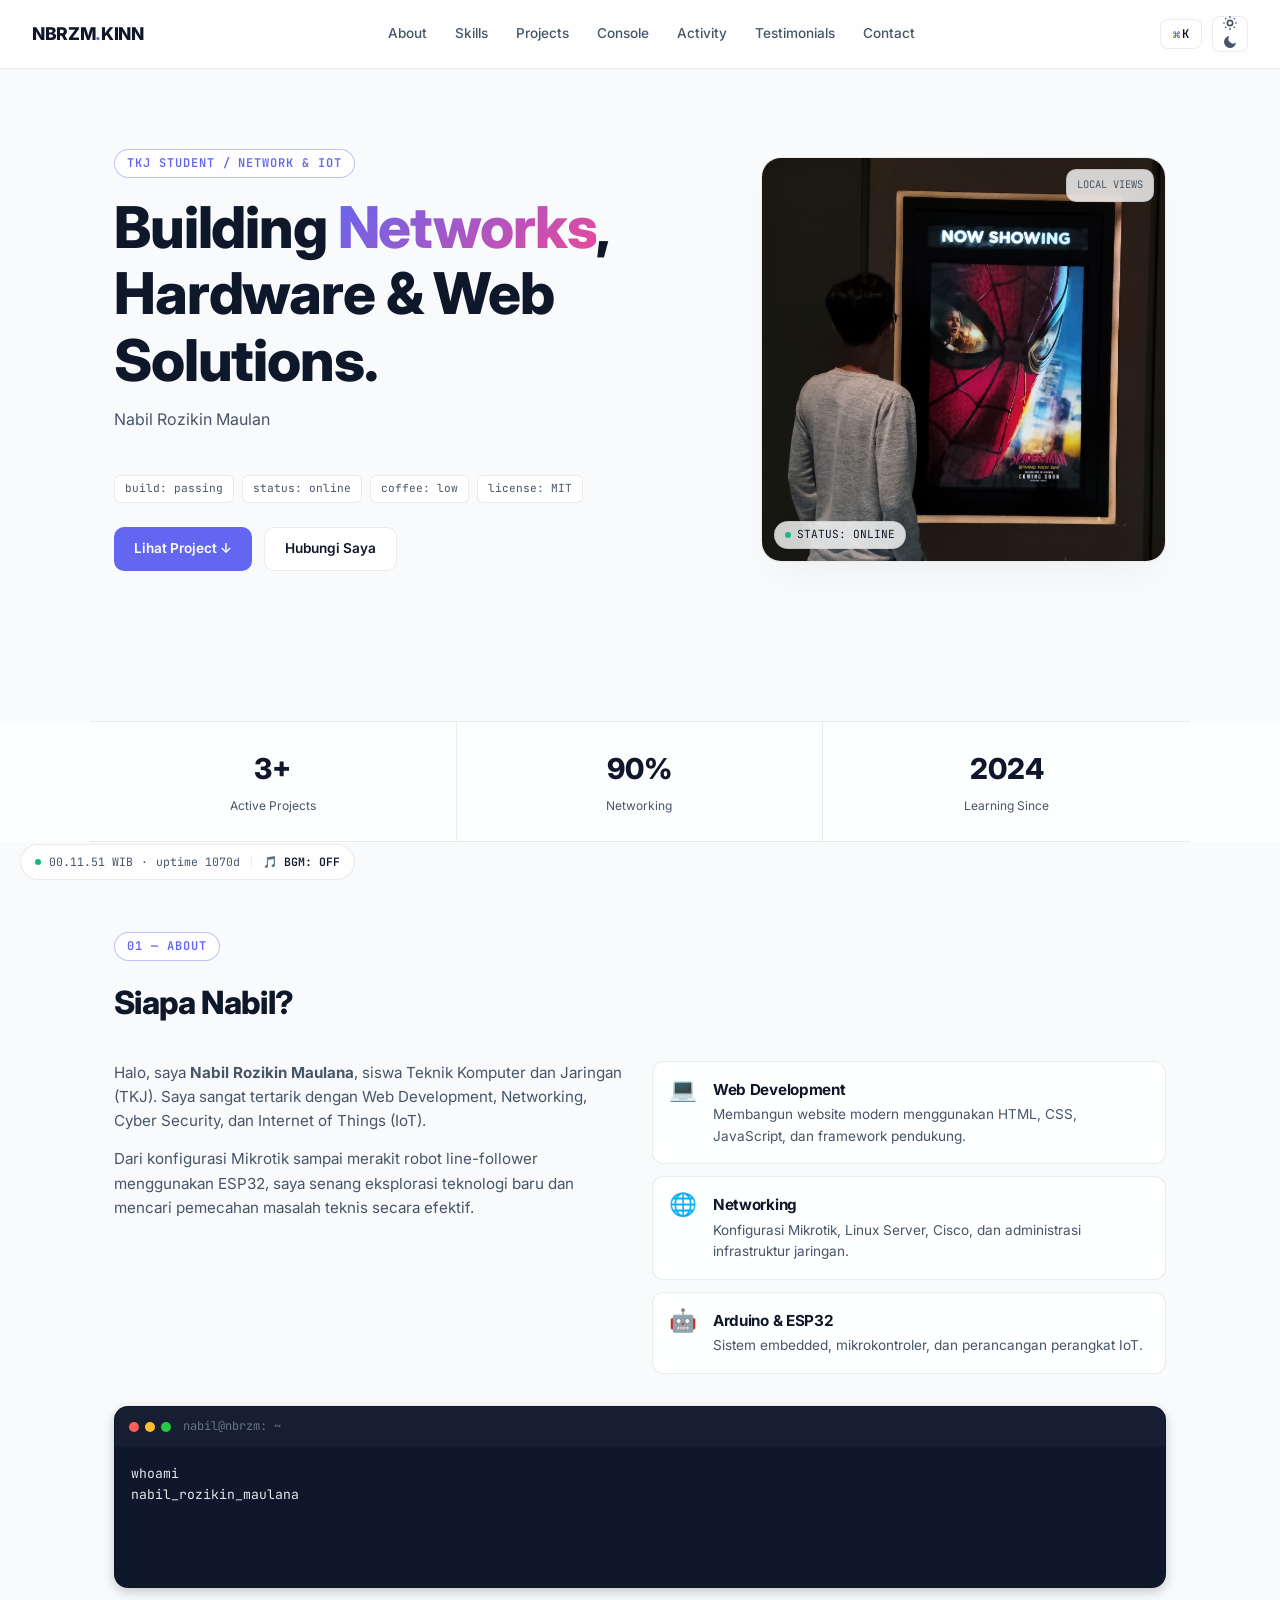
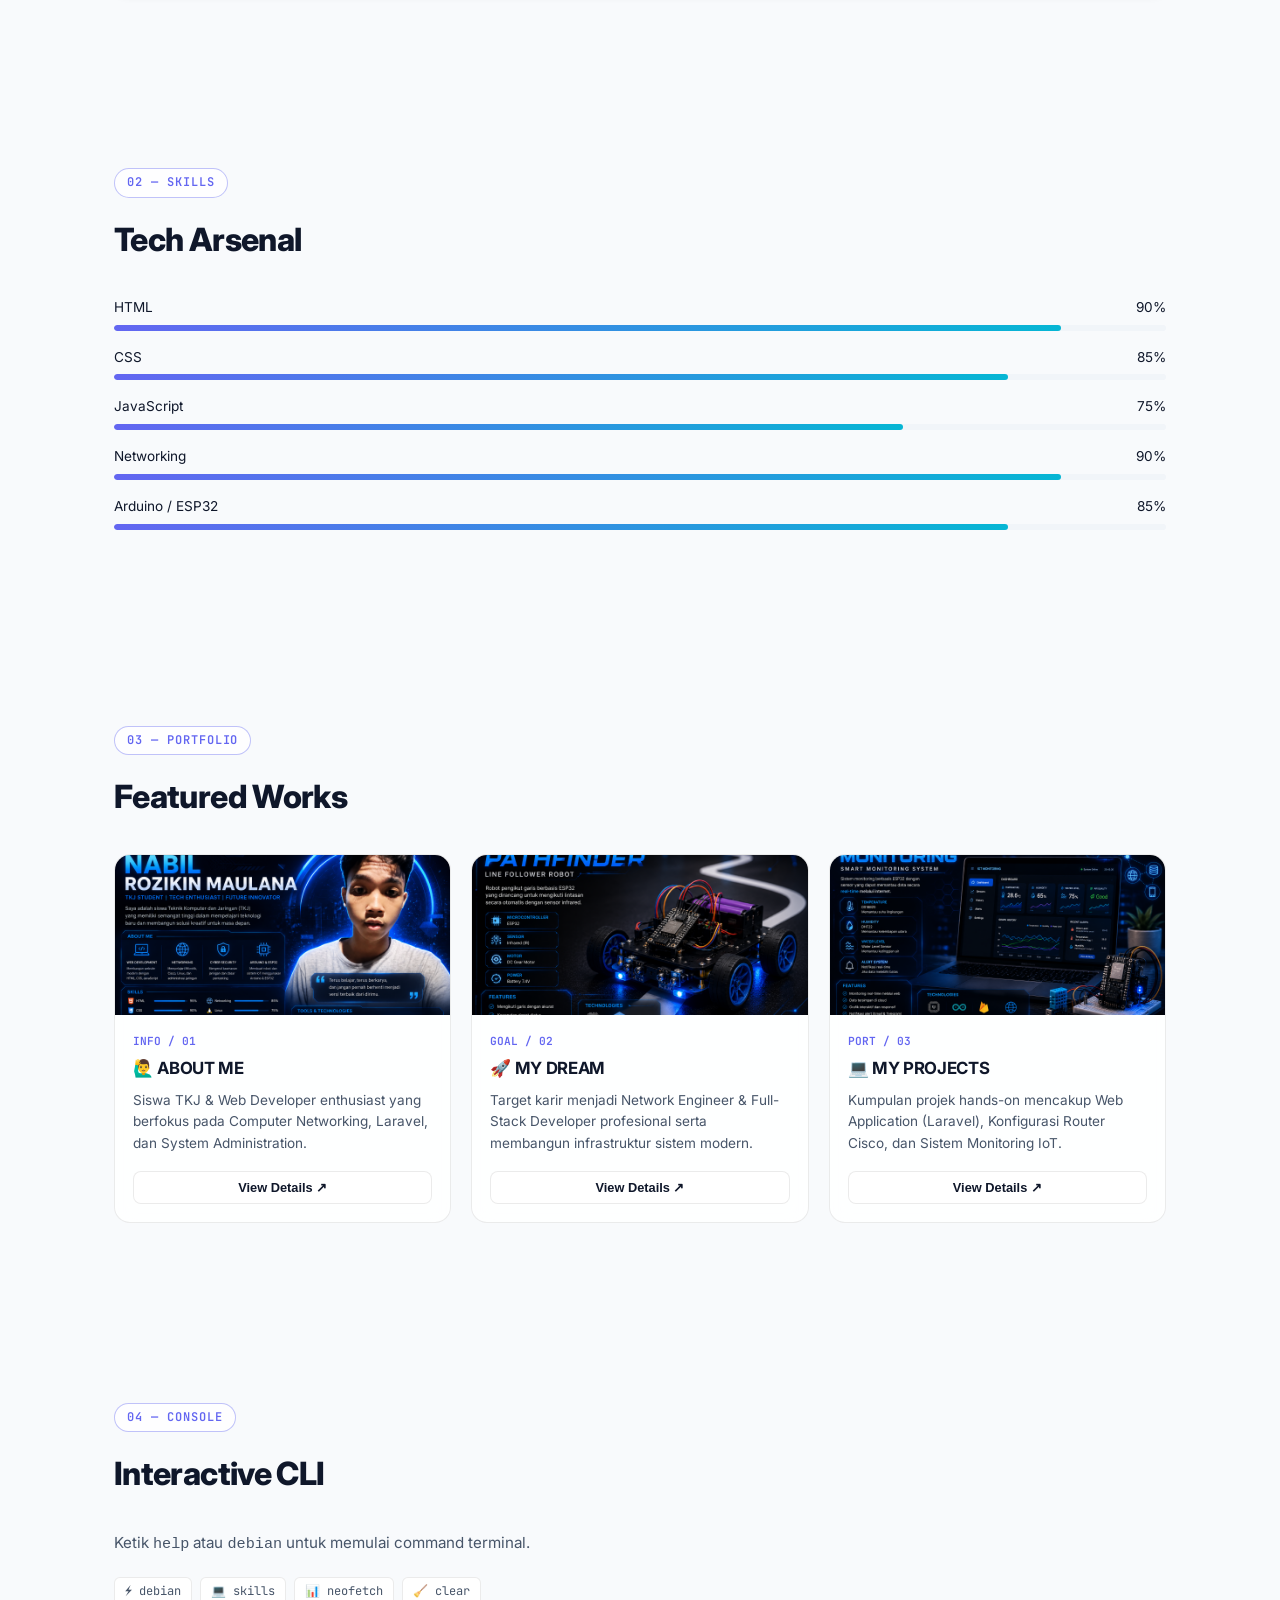
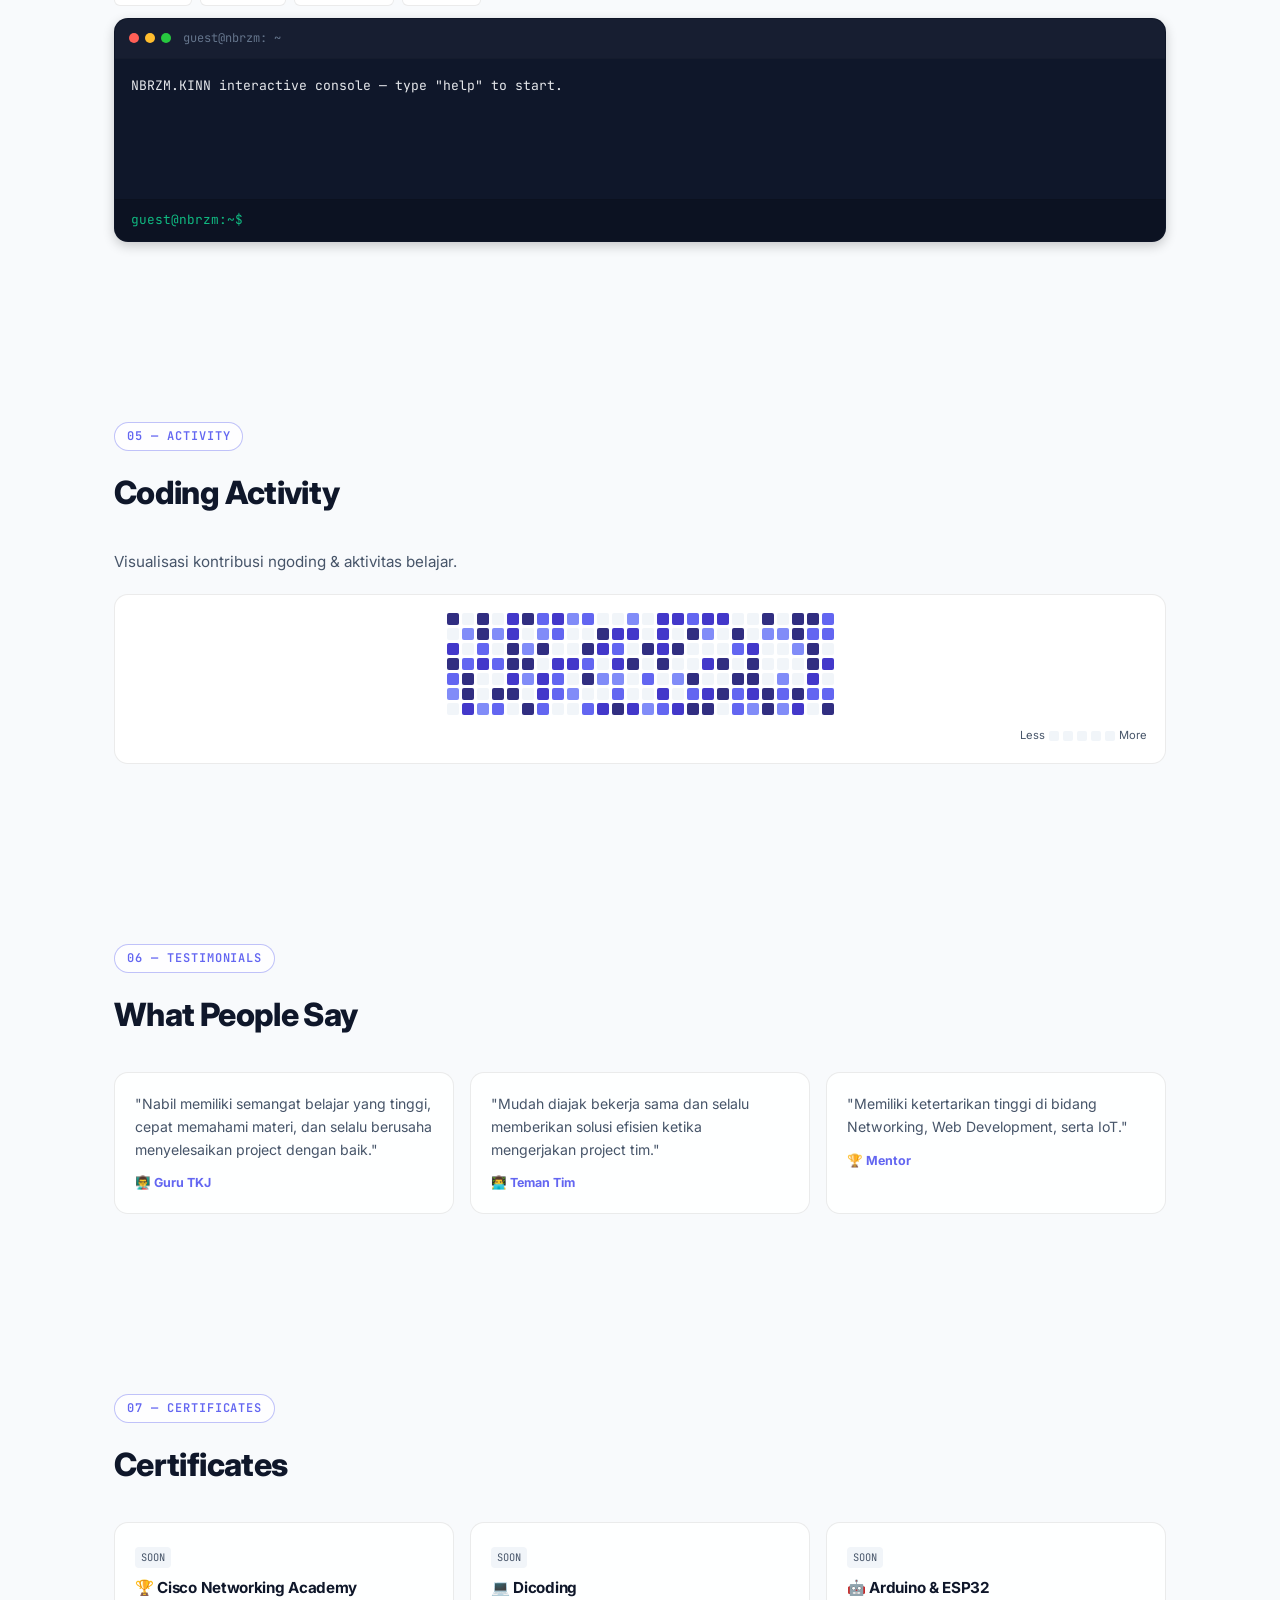
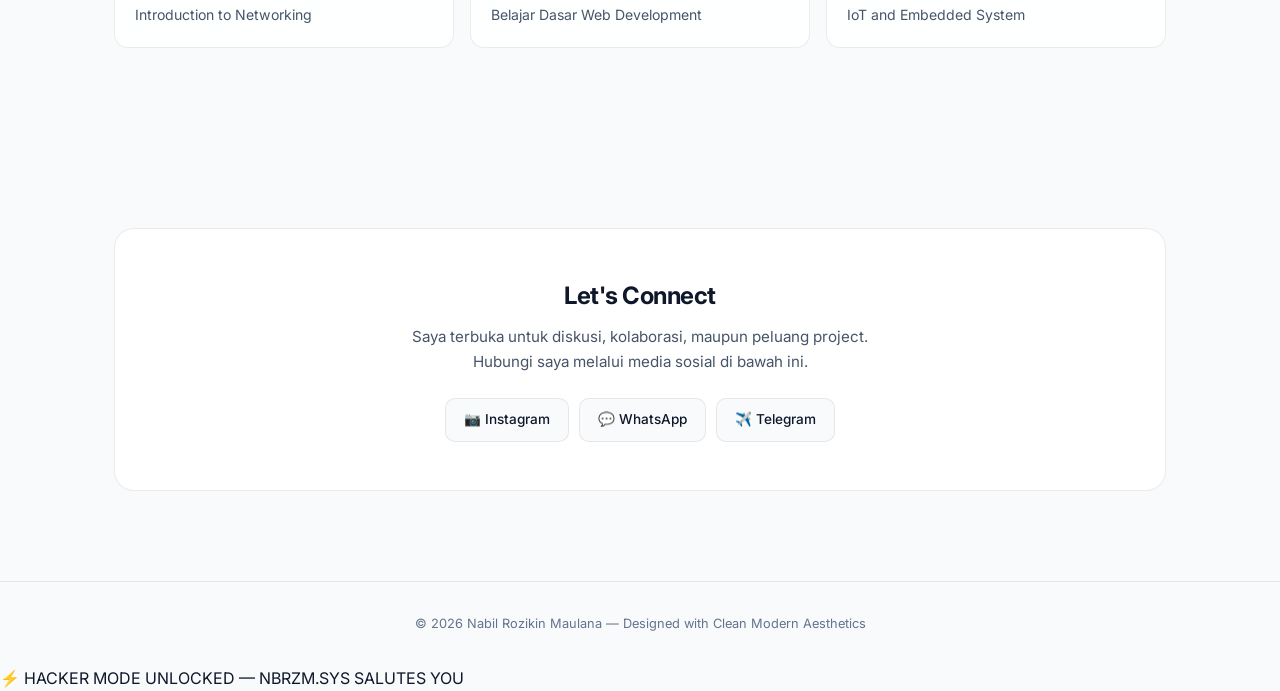
==== commit 143d3956: "Fix notifications engine for mobile browsers" ====
--- a/index.html
+++ b/index.html
@@ -351,7 +351,11 @@
   </div>
 
   <script src="script.js"></script>
-  <script defer src='https://static.cloudflareinsights.com/beacon.min.js' data-cf-beacon='{"token": "c8a304ed93084cdeb71c3d939f95e61d"}'></script>
+
+  <!-- Cloudflare Web Analytics -->
+  <script defer src='https://static.cloudflareinsights.com/beacon.min.js' data-cf-beacon='{"token": "b25e222f1f124469b6c75e1f485f6277"}'></script>
+  <!-- End Cloudflare Web Analytics -->
+
   <script>
     window.addEventListener('load', function () {
       setTimeout(function () {
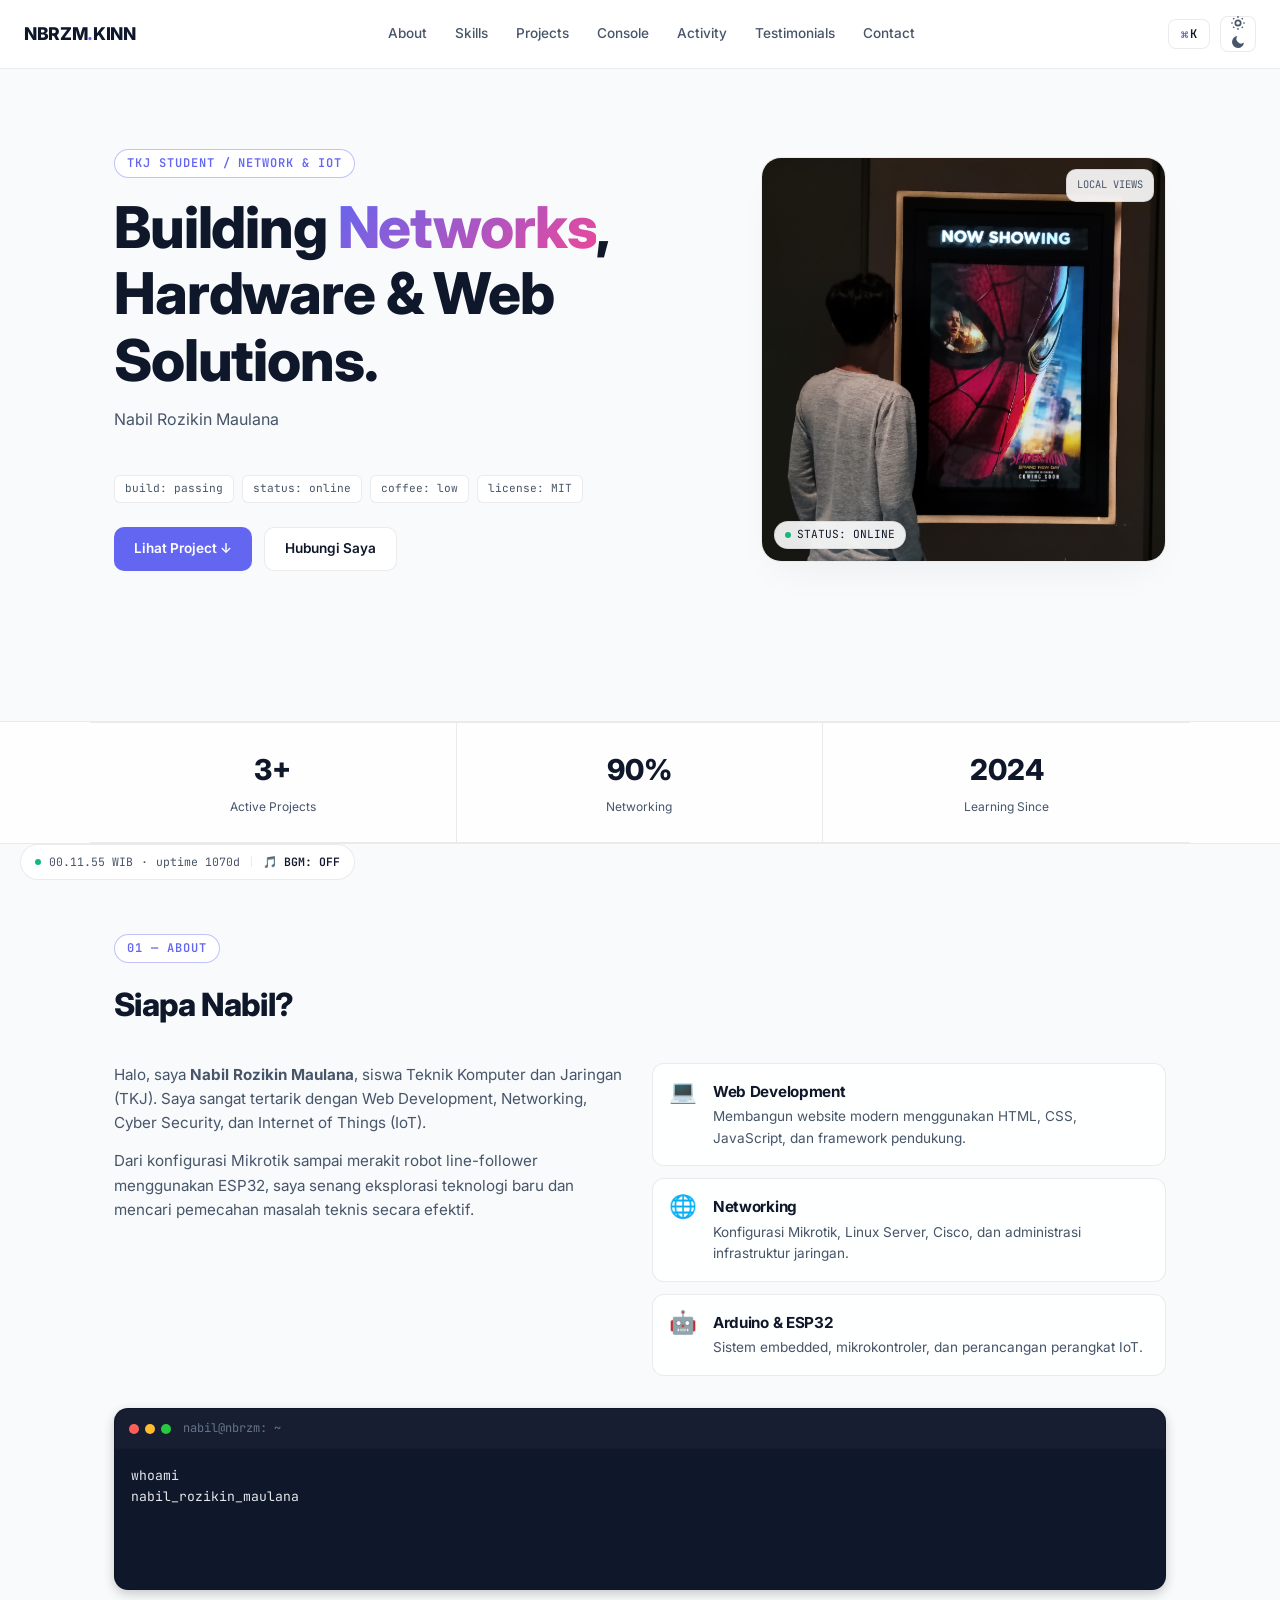
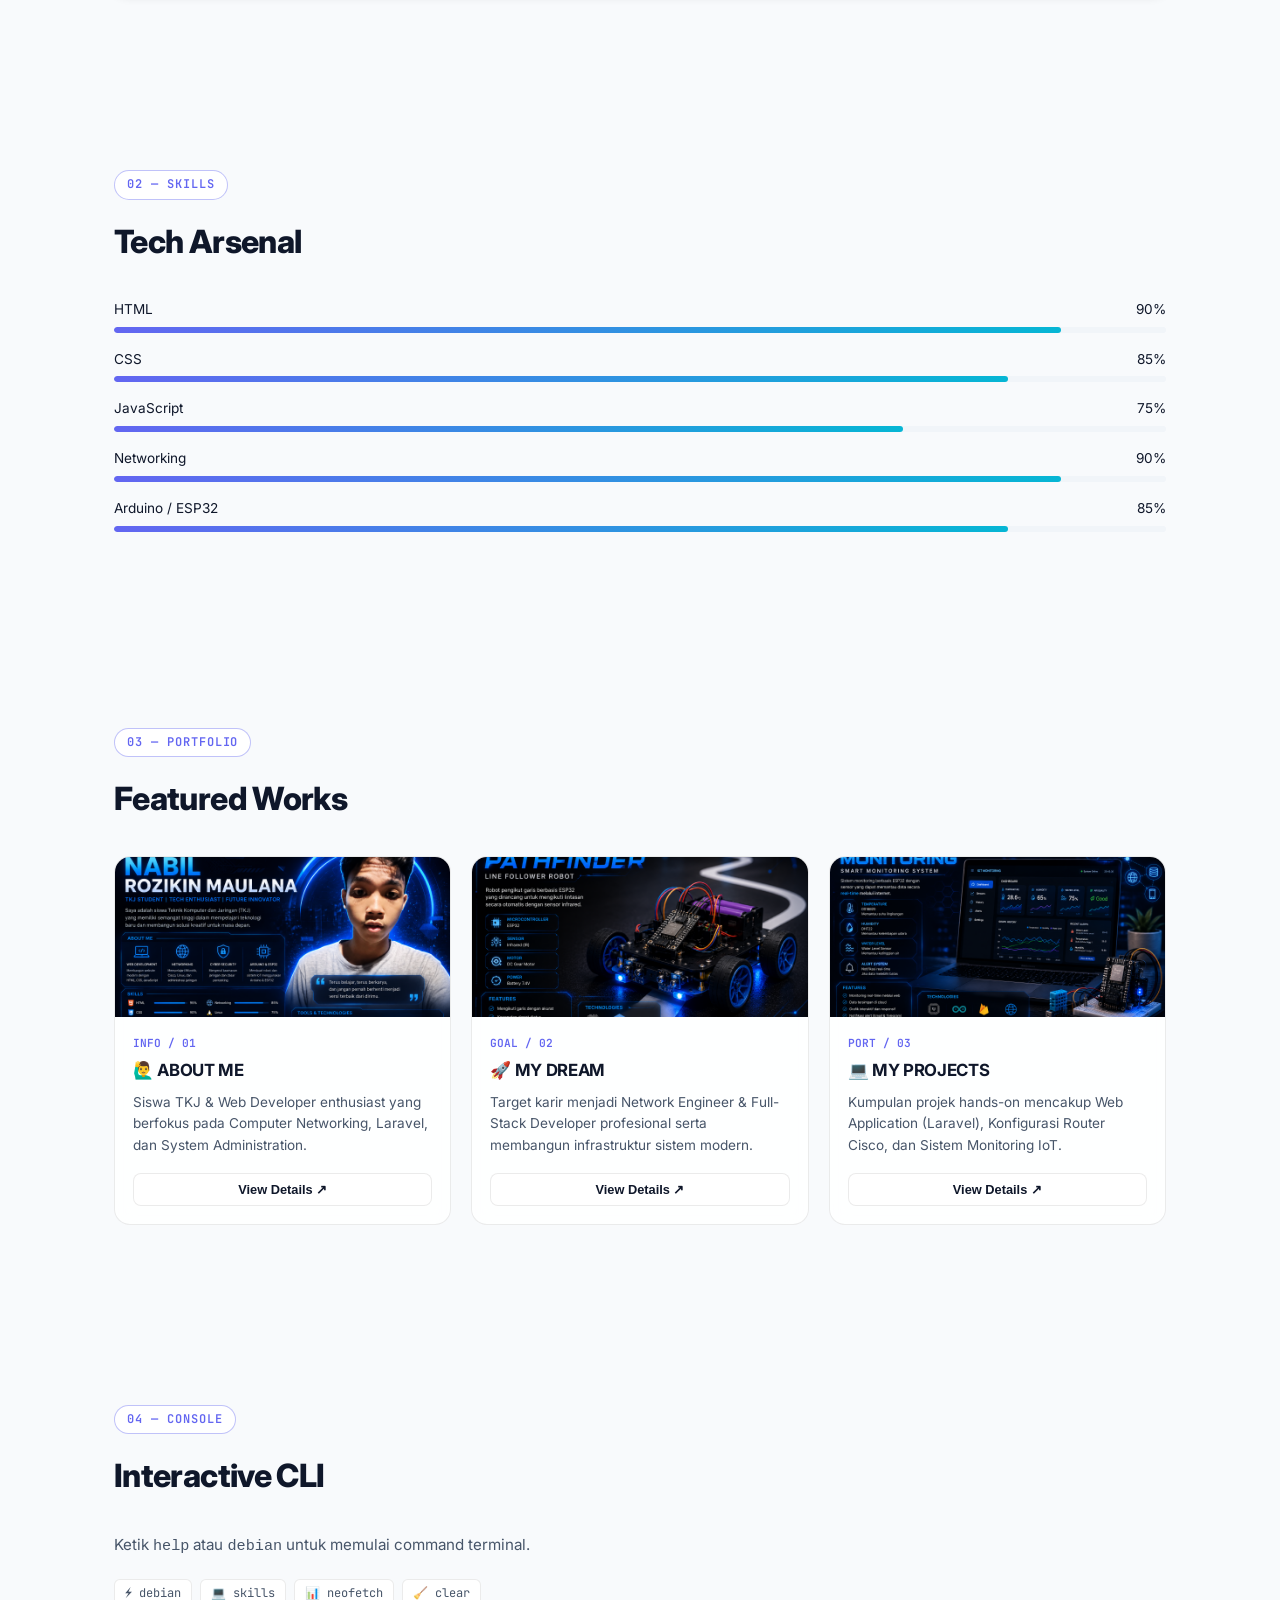
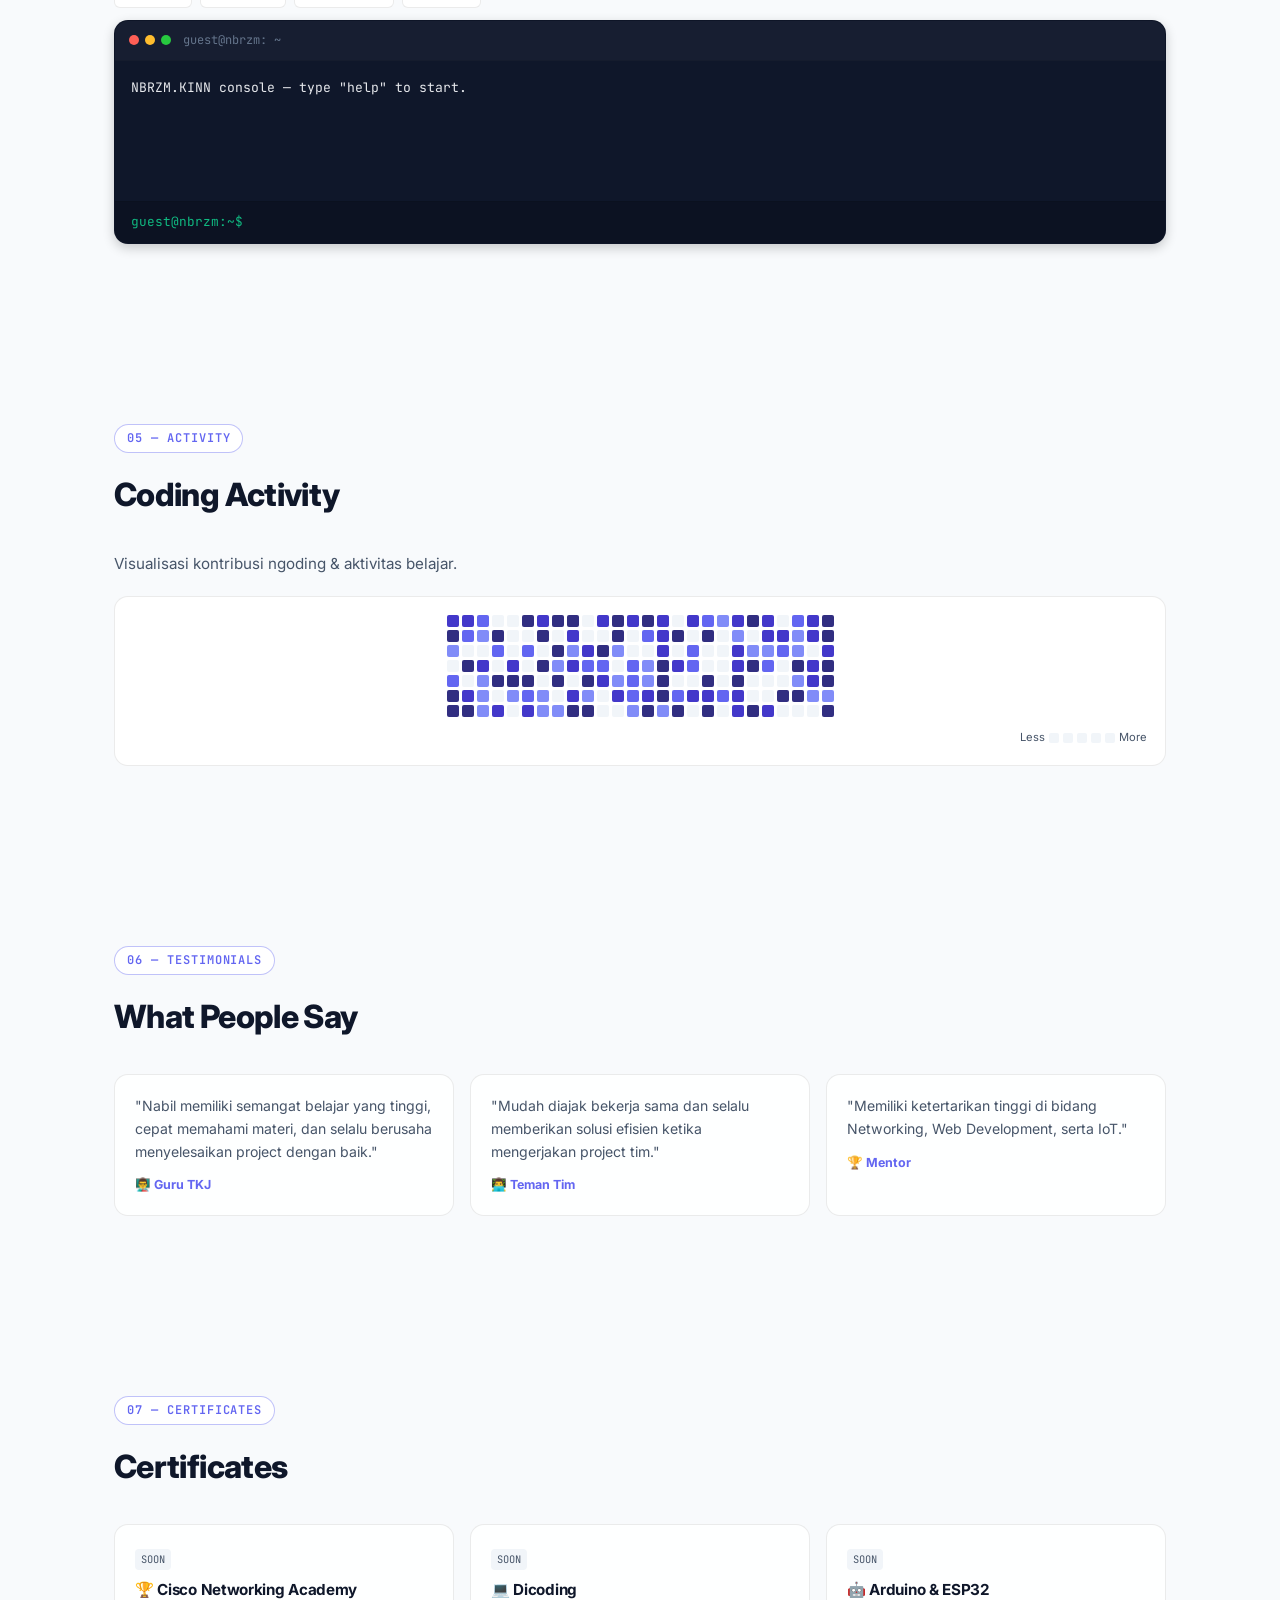
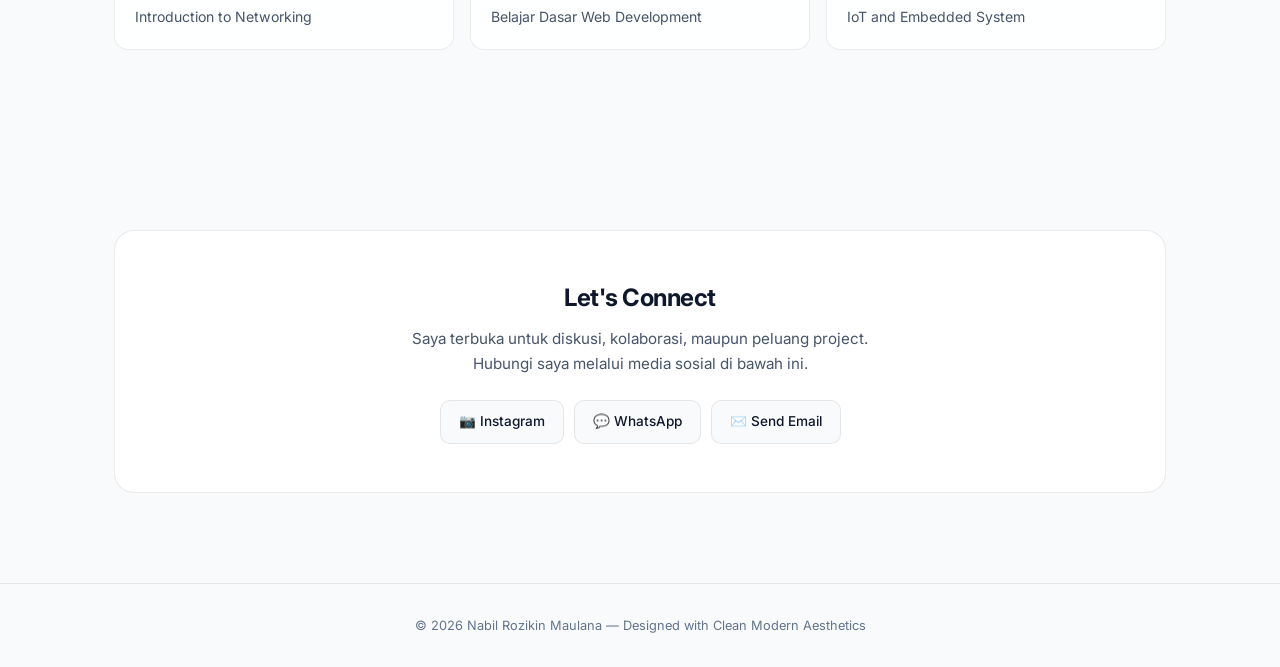
==== commit b36fbbeb: "Fix notifications engine for mobile browsers" ====
--- a/index.html
+++ b/index.html
@@ -316,10 +316,11 @@
     <div class="contact-box" data-reveal>
       <h2>Let's Connect</h2>
       <p>Saya terbuka untuk diskusi, kolaborasi, maupun peluang project. Hubungi saya melalui media sosial di bawah ini.</p>
+      <!-- SESUDAH -->
       <div class="contact-links">
         <a href="https://instagram.com/nblrzknm._" target="_blank">📷 Instagram</a>
         <a href="https://wa.me/6288210670848" target="_blank">💬 WhatsApp</a>
-        <a href="https://t.me/apalaabing" target="_blank">✈️ Telegram</a>
+        <a href="mailto:nabilrozikinmaulana@gmail.com">✉️ Send Email</a>
       </div>
     </div>
   </section>
--- a/style.css
+++ b/style.css
@@ -14,18 +14,15 @@
   
   --primary: #6366f1;
   --primary-hover: #4f46e5;
-  --primary-glow: rgba(99, 102, 241, 0.2);
   --lime: #10b981;
   --hazard: #f59e0b;
   --pink: #ec4899;
   --cyan: #06b6d4;
   
   --terminal-bg: #070a12;
-  --terminal-fg: #10b981;
-  
   --shadow: 0 20px 40px -15px rgba(0, 0, 0, 0.5);
   --shadow-sm: 0 4px 12px rgba(0, 0, 0, 0.2);
-  --glass: rgba(17, 24, 39, 0.75);
+  --glass: rgba(17, 24, 39, 0.85);
   
   --font-display: 'Inter', sans-serif;
   --font-body: 'Inter', sans-serif;
@@ -48,7 +45,7 @@
   
   --terminal-bg: #0f172a;
   --shadow: 0 20px 40px -15px rgba(0, 0, 0, 0.06);
-  --glass: rgba(255, 255, 255, 0.8);
+  --glass: rgba(255, 255, 255, 0.9);
   
   color-scheme: light;
 }
@@ -107,20 +104,24 @@
 
 .progress-bar { position: fixed; top: 0; left: 0; height: 3px; background: var(--primary); z-index: 200; width: 0%; }
 
-/* Navbar */
+/* Navbar Utama */
 nav {
   position: sticky; top: 0; z-index: 50;
   background: var(--glass); backdrop-filter: blur(16px);
   border-bottom: 1px solid var(--border);
   display: flex; align-items: center; justify-content: space-between;
-  padding: 16px 32px;
+  padding: 16px 24px;
 }
 .logo { font-size: 1.1rem; font-weight: 800; letter-spacing: -0.02em; }
 .logo span { color: var(--primary); }
+
 .navlinks { display: none; gap: 28px; font-size: 0.85rem; font-weight: 500; }
 .navlinks a { color: var(--muted); transition: color 0.2s; }
 .navlinks a:hover { color: var(--ink); }
-@media(min-width: 768px) { .navlinks { display: flex; } }
+
+@media(min-width: 768px) {
+  .navlinks { display: flex; }
+}
 
 .nav-right { display: flex; align-items: center; gap: 10px; }
 .cmdk-trigger {
@@ -137,11 +138,48 @@
 }
 .theme-toggle svg { width: 16px; height: 16px; color: var(--muted); }
 
-.burger { display: block; border: 1px solid var(--border); padding: 6px 10px; border-radius: 8px; font-size: 0.75rem; font-family: var(--font-mono); cursor: pointer; }
-@media(min-width: 768px) { .burger { display: none; } }
-
-#mnav { background: var(--surface); border-bottom: 1px solid var(--border); }
-#mnav a { padding: 12px 24px; border-top: 1px solid var(--border); color: var(--muted); font-size: 0.9rem; }
+.burger {
+  display: block; border: 1px solid var(--border); padding: 6px 12px;
+  border-radius: 8px; font-size: 0.75rem; font-family: var(--font-mono);
+  background: var(--surface); color: var(--ink); cursor: pointer;
+}
+@media(min-width: 768px) {
+  .burger { display: none; }
+}
+
+/* Menu Seluler / HP Dropdown */
+#mnav {
+  position: sticky;
+  top: 68px;
+  z-index: 49;
+  background: var(--surface);
+  border-bottom: 1px solid var(--border);
+  display: none;
+  flex-direction: column;
+}
+
+#mnav.open {
+  display: flex !important;
+}
+
+#mnav a {
+  padding: 14px 24px;
+  border-top: 1px solid var(--border);
+  color: var(--ink);
+  font-size: 0.9rem;
+  font-weight: 500;
+  transition: background 0.2s;
+}
+
+#mnav a:hover {
+  background: var(--surface-hover);
+  color: var(--primary);
+}
+
+/* Sembunyikan Easter Toast Hacker */
+.easter-toast {
+  display: none !important;
+}
 
 /* Hero */
 .hero { display: grid; grid-template-columns: 1fr; gap: 40px; padding-top: 80px; align-items: center; }
@@ -150,7 +188,9 @@
 .hero h1 { font-size: clamp(2.2rem, 4.5vw, 3.8rem); font-weight: 800; line-height: 1.15; }
 .hero h1 .hl {
   background: linear-gradient(135deg, var(--primary), var(--pink));
-  -webkit-background-clip: text; -webkit-text-fill-color: transparent;
+  -webkit-background-clip: text;
+  background-clip: text;
+  -webkit-text-fill-color: transparent;
 }
 .hero p.lead { font-size: 1rem; color: var(--muted); margin-top: 14px; max-width: 480px; min-height: 3em; }
 
@@ -193,7 +233,12 @@
 .view-digits span { background: var(--surface); border: 1px solid var(--border); padding: 1px 4px; border-radius: 4px; font-weight: 700; color: var(--primary); }
 
 /* Stats */
-.stats-container { border-y: 1px solid var(--border); margin-top: 60px; background: var(--glass); }
+.stats-container {
+  border-top: 1px solid var(--border);
+  border-bottom: 1px solid var(--border);
+  margin-top: 60px;
+  background: var(--glass);
+}
 .stats { max-width: 1100px; margin: 0 auto; display: grid; grid-template-columns: repeat(3, 1fr); border-top: 1px solid var(--border); border-bottom: 1px solid var(--border); }
 .stat { padding: 24px 16px; text-align: center; border-right: 1px solid var(--border); }
 .stat:last-child { border-right: none; }
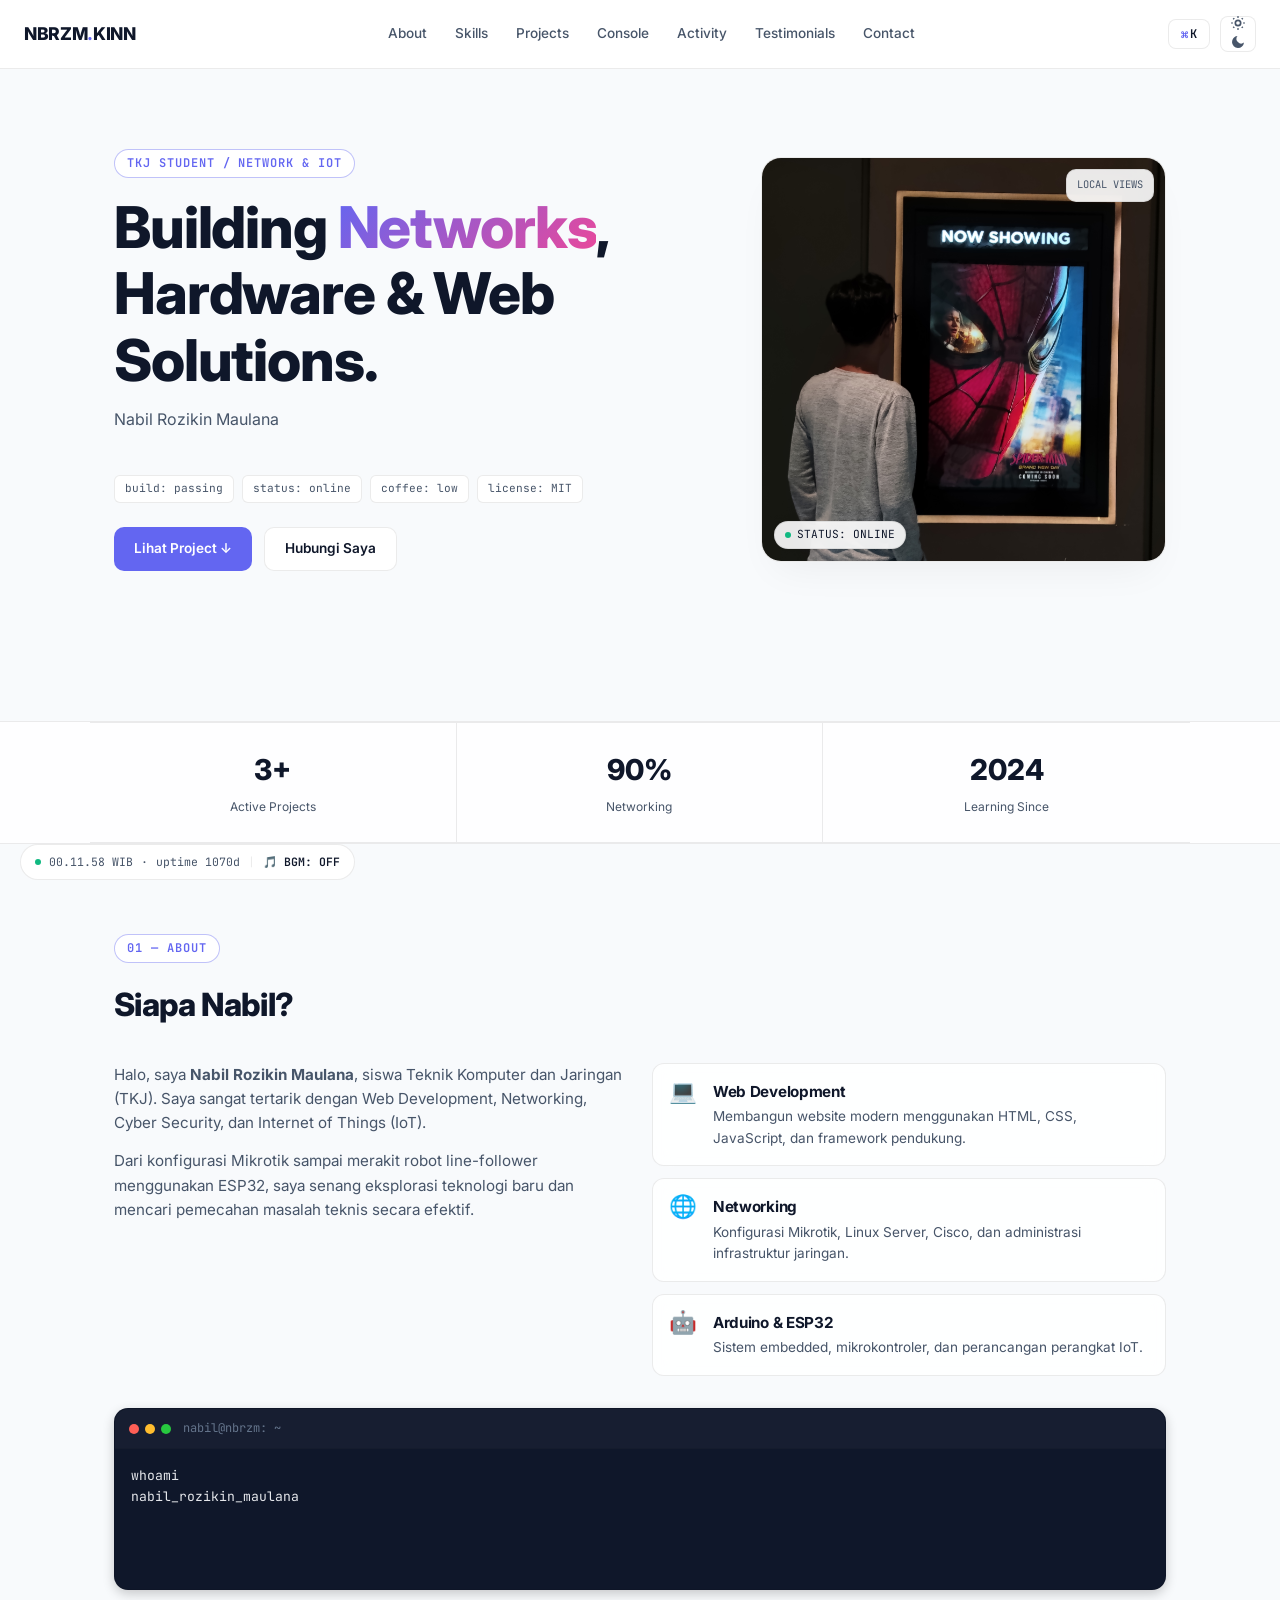
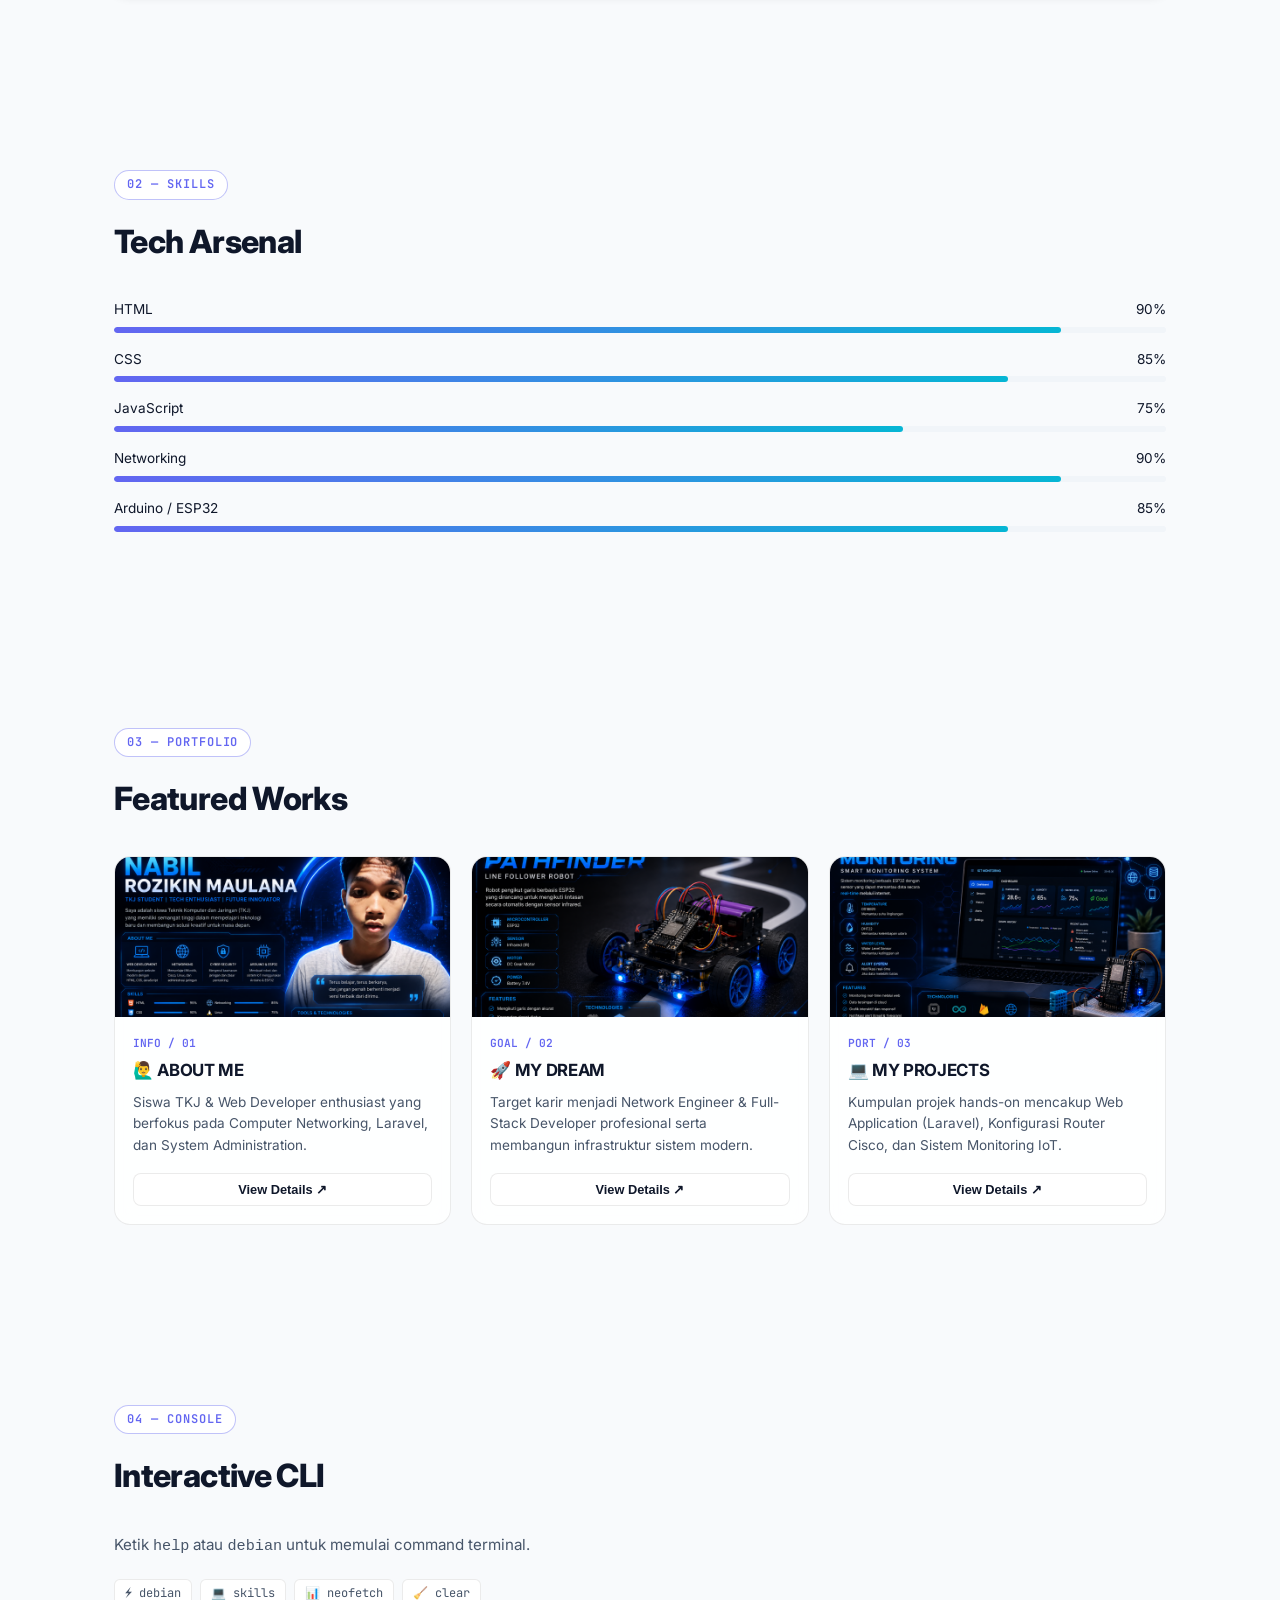
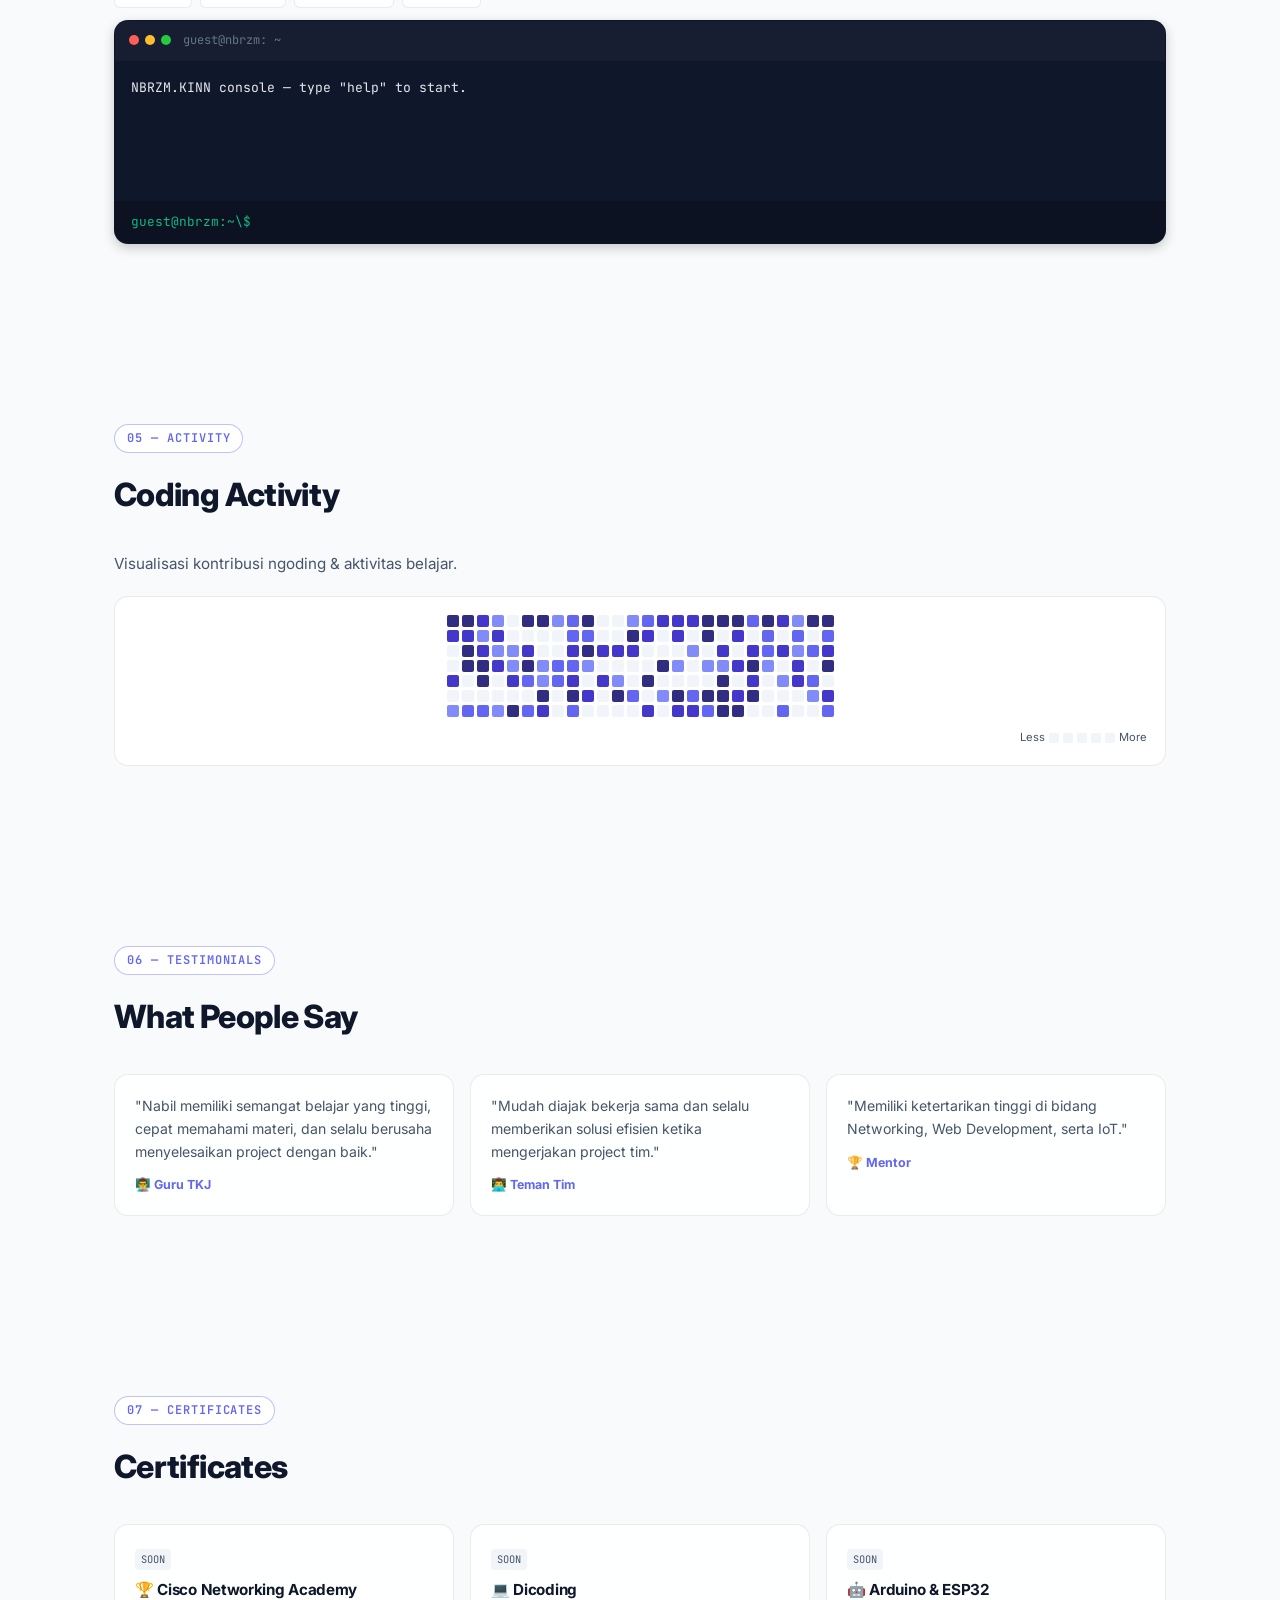
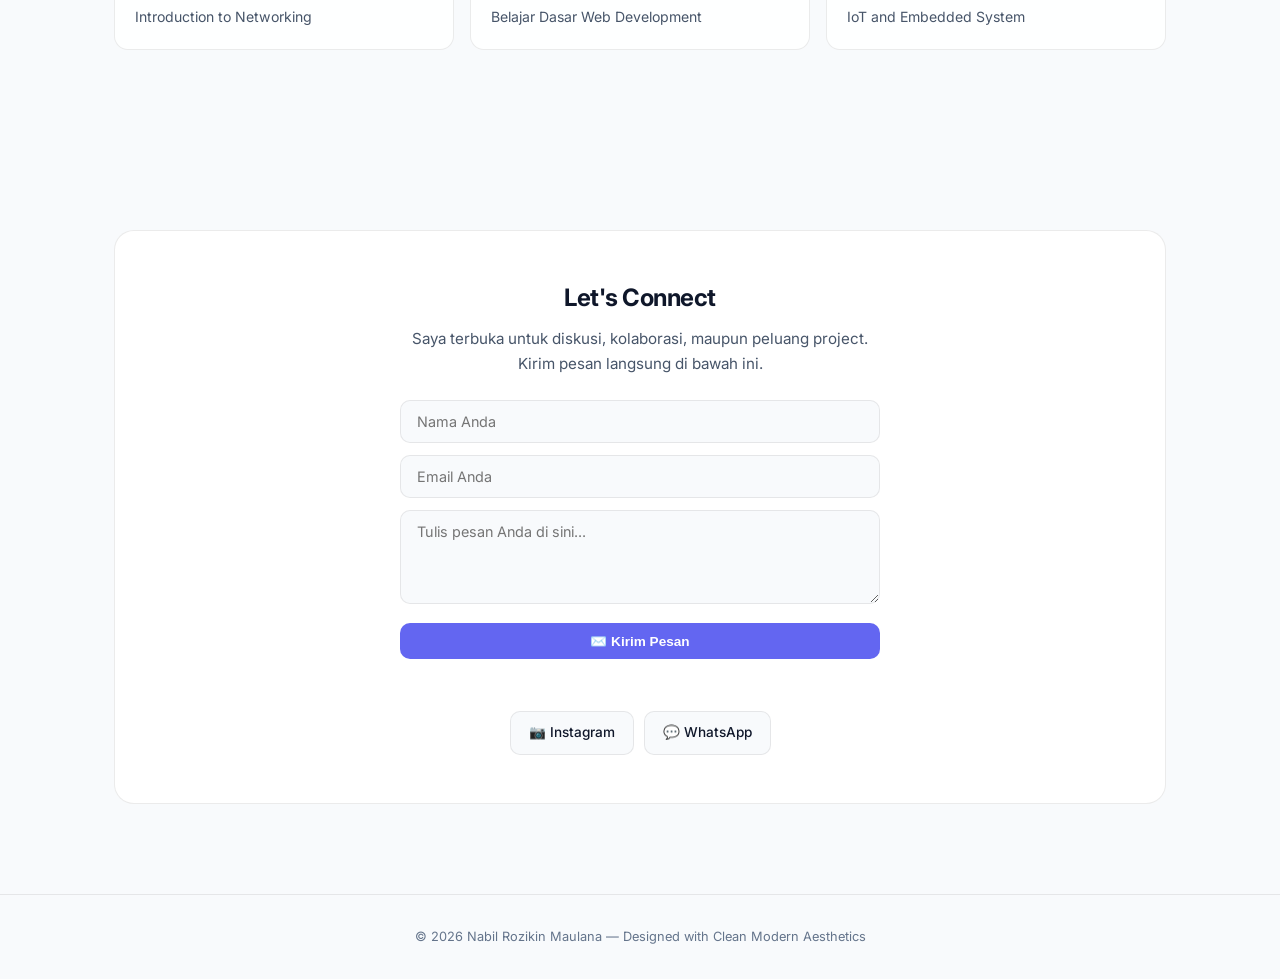
==== commit dd69b46a: "Fix notifications engine for mobile browsers" ====
--- a/index.html
+++ b/index.html
@@ -236,7 +236,7 @@
       </div>
       <div class="cli-output" id="cliOutput"></div>
       <div class="cli-inputline">
-        <span class="cli-prompt">guest@nbrzm:~$</span>
+        <span class="cli-prompt">guest@nbrzm:~\$</span>
         <input type="text" id="cliInput" autocomplete="off" spellcheck="false">
       </div>
     </div>
@@ -315,12 +315,30 @@
   <section id="contact">
     <div class="contact-box" data-reveal>
       <h2>Let's Connect</h2>
-      <p>Saya terbuka untuk diskusi, kolaborasi, maupun peluang project. Hubungi saya melalui media sosial di bawah ini.</p>
-      <!-- SESUDAH -->
-      <div class="contact-links">
+      <p>Saya terbuka untuk diskusi, kolaborasi, maupun peluang project. Kirim pesan langsung di bawah ini.</p>
+      
+      <!-- Form Kirim Email Langsung -->
+      <form id="contactForm" class="contact-form">
+        <input type="hidden" name="access_key" value="f598fc7f-38eb-4a19-aca1-041d353ff4b4">
+        <input type="hidden" name="subject" value="Pesan Baru dari Portfolio Website">
+
+        <div class="form-group">
+          <input type="text" name="name" placeholder="Nama Anda" required>
+        </div>
+        <div class="form-group">
+          <input type="email" name="email" placeholder="Email Anda" required>
+        </div>
+        <div class="form-group">
+          <textarea name="message" rows="4" placeholder="Tulis pesan Anda di sini..." required></textarea>
+        </div>
+
+        <button type="submit" id="btnSubmitForm" class="btn primary">✉️ Kirim Pesan</button>
+        <div id="formStatus" class="form-status"></div>
+      </form>
+
+      <div class="contact-links" style="margin-top: 32px;">
         <a href="https://instagram.com/nblrzknm._" target="_blank">📷 Instagram</a>
         <a href="https://wa.me/6288210670848" target="_blank">💬 WhatsApp</a>
-        <a href="mailto:nabilrozikinmaulana@gmail.com">✉️ Send Email</a>
       </div>
     </div>
   </section>
--- a/style.css
+++ b/style.css
@@ -176,10 +176,7 @@
   color: var(--primary);
 }
 
-/* Sembunyikan Easter Toast Hacker */
-.easter-toast {
-  display: none !important;
-}
+.easter-toast { display: none !important; }
 
 /* Hero */
 .hero { display: grid; grid-template-columns: 1fr; gap: 40px; padding-top: 80px; align-items: center; }
@@ -202,6 +199,7 @@
   font-weight: 600; font-size: 0.85rem; border-radius: 10px; padding: 10px 20px;
   border: 1px solid var(--border); background: var(--surface); color: var(--ink);
   display: inline-flex; align-items: center; justify-content: center; transition: all 0.2s;
+  cursor: pointer;
 }
 .btn:hover { border-color: var(--border-active); transform: translateY(-2px); }
 .btn.primary { background: var(--primary); color: #fff; border: none; }
@@ -322,7 +320,7 @@
 .cert-badge { display: inline-block; font-family: var(--font-mono); font-size: 0.65rem; background: var(--surface-hover); color: var(--muted); padding: 2px 6px; border-radius: 4px; margin-bottom: 8px; }
 .cert-card h3 { font-size: 0.95rem; margin-bottom: 4px; }
 
-/* Contact */
+/* Contact Section & Direct Form */
 .contact-box {
   border-radius: 20px; border: 1px solid var(--border); background: var(--surface);
   padding: 48px 24px; text-align: center;
@@ -334,6 +332,38 @@
   padding: 10px 18px; font-size: 0.85rem; font-weight: 500; transition: all 0.2s;
 }
 .contact-links a:hover { border-color: var(--primary); color: var(--primary); }
+
+.contact-form {
+  max-width: 480px;
+  margin: 24px auto 0;
+  display: flex;
+  flex-direction: column;
+  gap: 12px;
+}
+.form-group input,
+.form-group textarea {
+  width: 100%;
+  padding: 12px 16px;
+  border-radius: 10px;
+  border: 1px solid var(--border);
+  background: var(--bg);
+  color: var(--ink);
+  font-family: var(--font-body);
+  font-size: 0.9rem;
+  outline: none;
+  transition: border-color 0.2s;
+}
+.form-group input:focus,
+.form-group textarea:focus {
+  border-color: var(--primary);
+}
+.form-status {
+  font-size: 0.85rem;
+  margin-top: 8px;
+  font-family: var(--font-mono);
+}
+.form-status.success { color: var(--lime); }
+.form-status.error { color: var(--pink); }
 
 /* Footer & Floating Clock */
 footer { text-align: center; padding: 32px 24px; font-size: 0.8rem; color: var(--muted-2); border-top: 1px solid var(--border); }
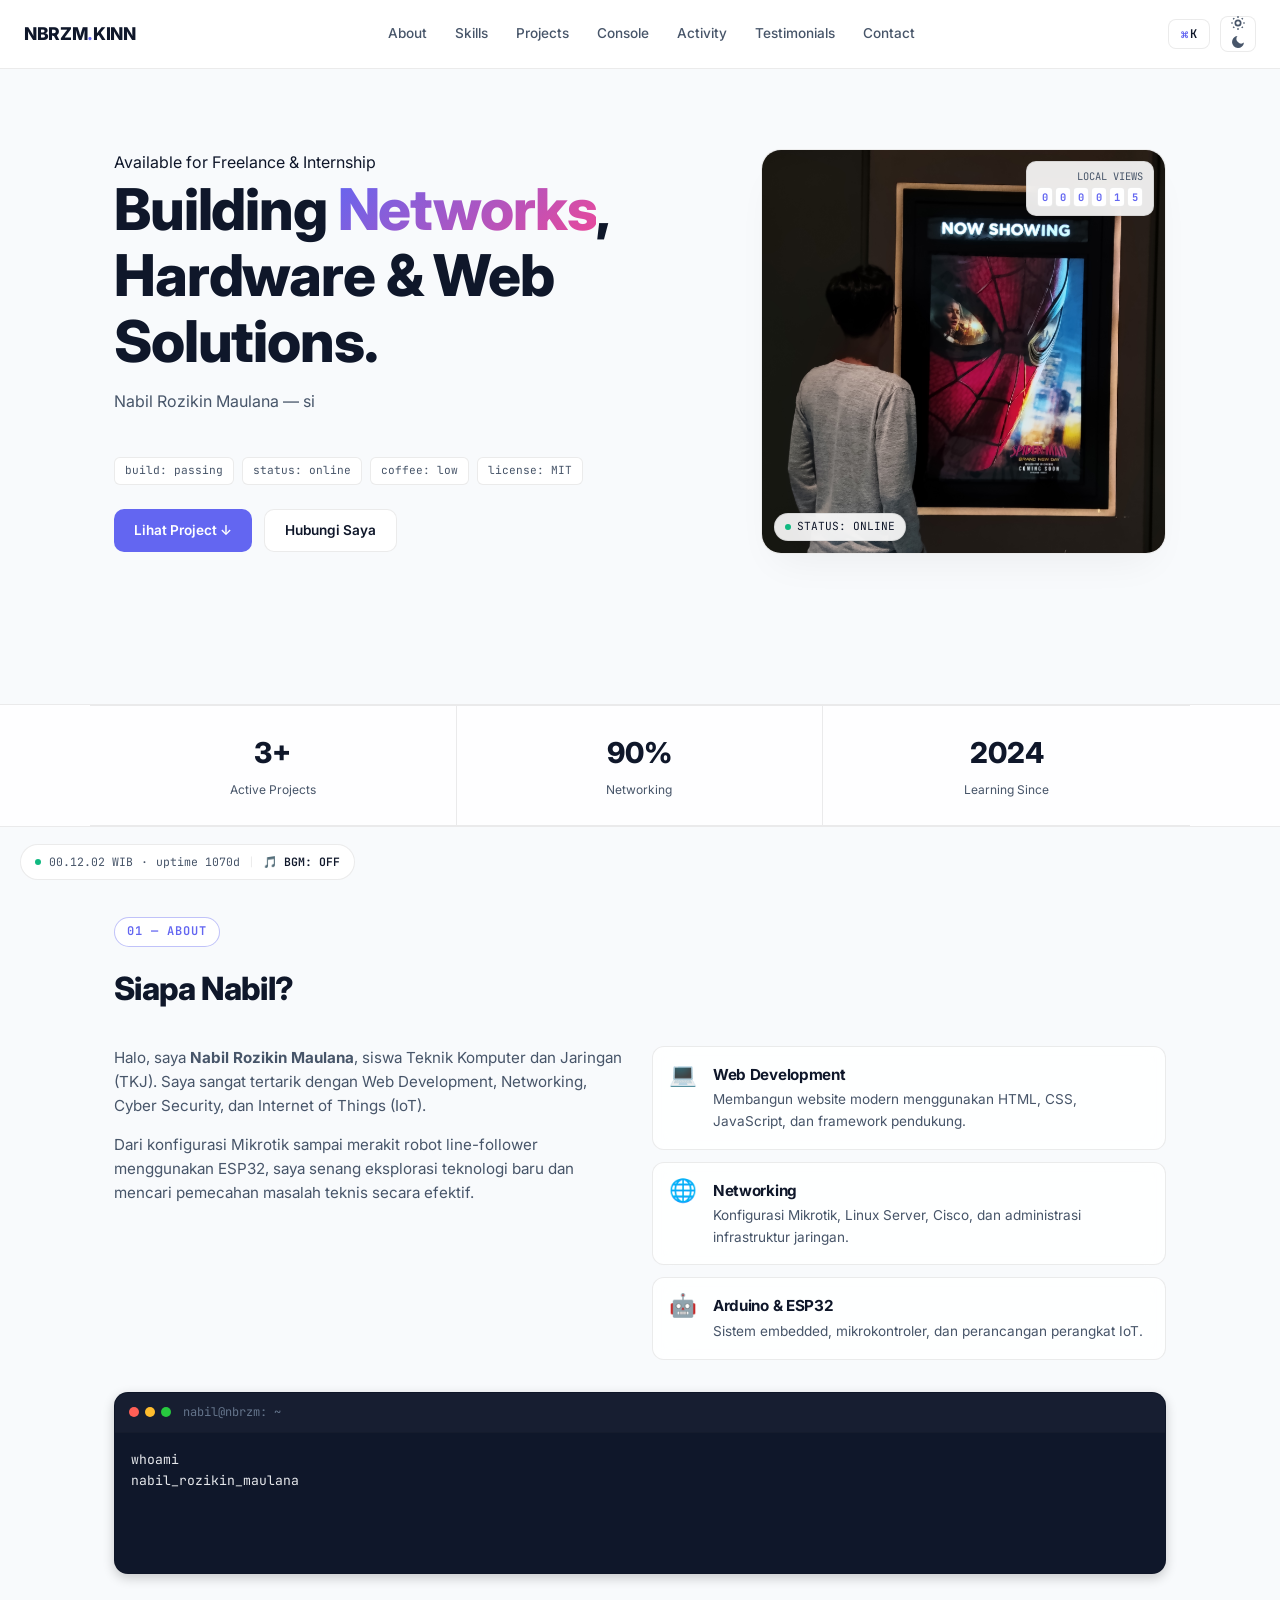
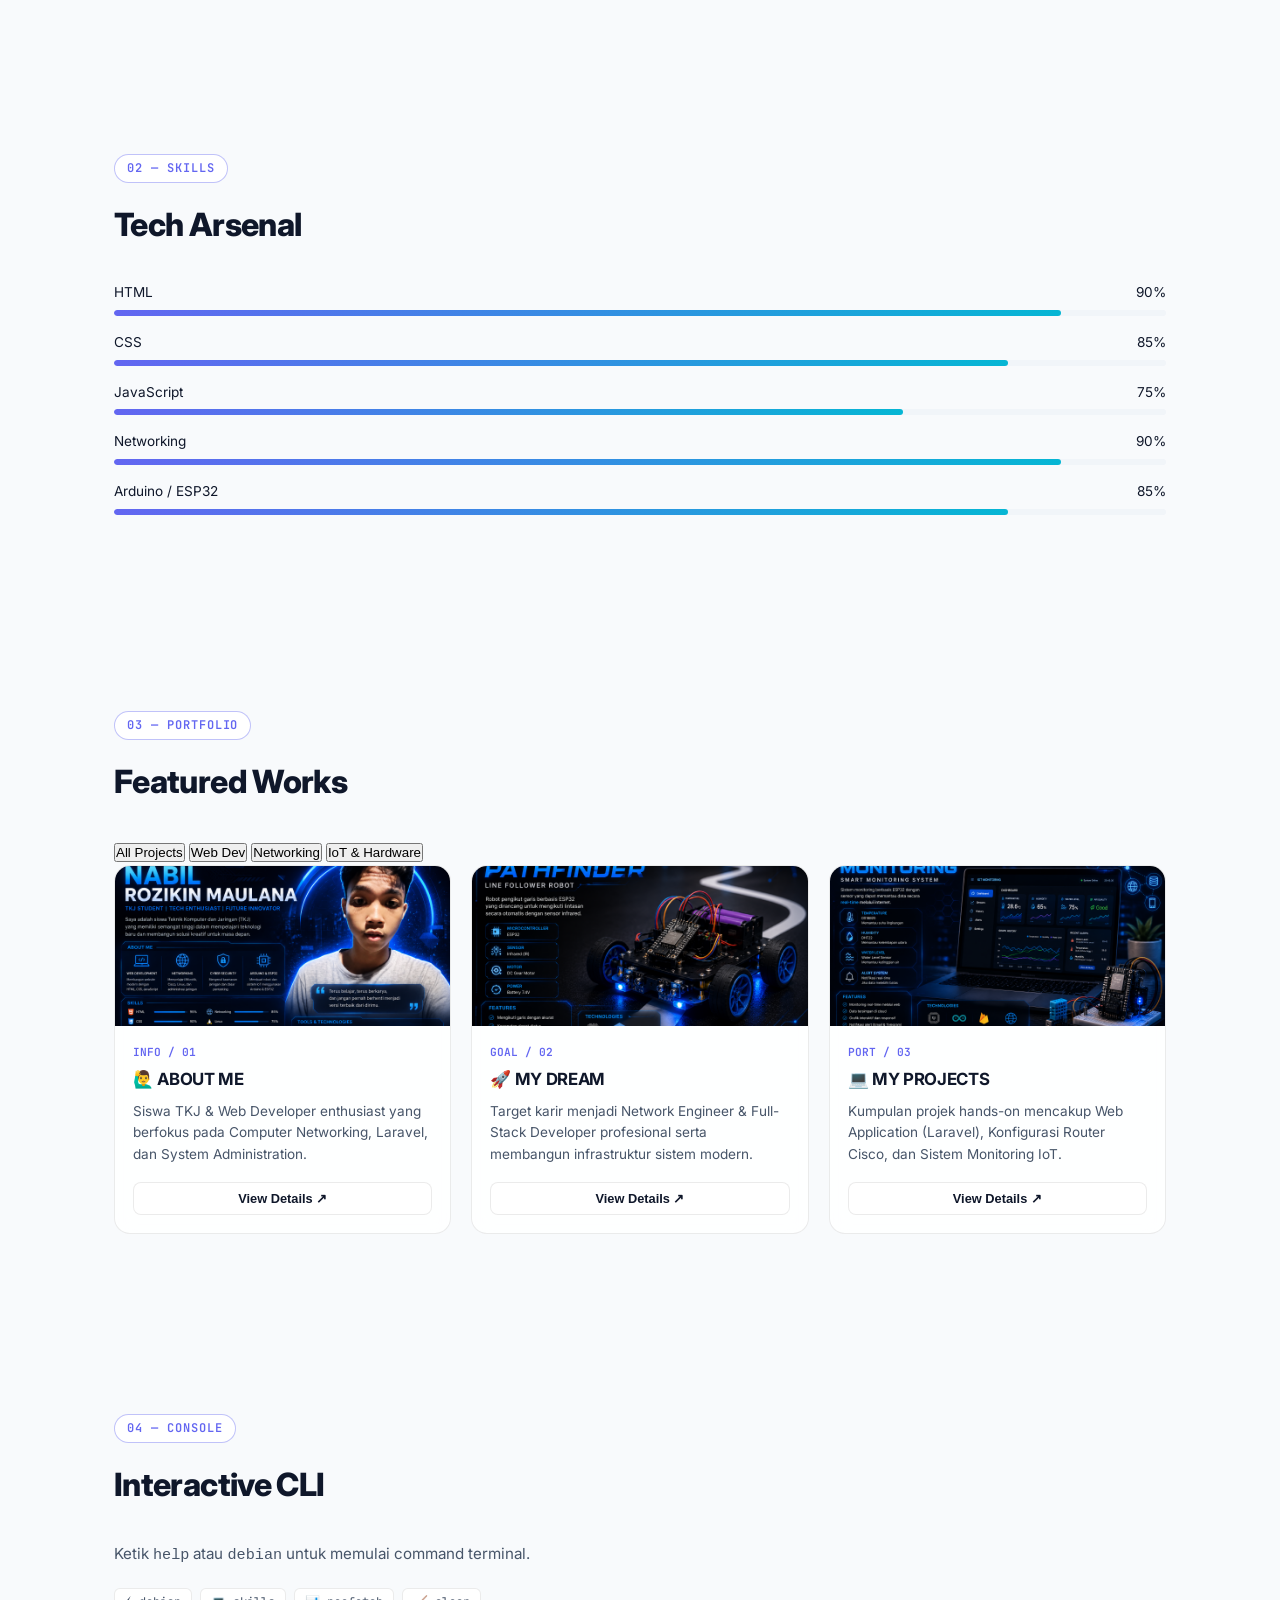
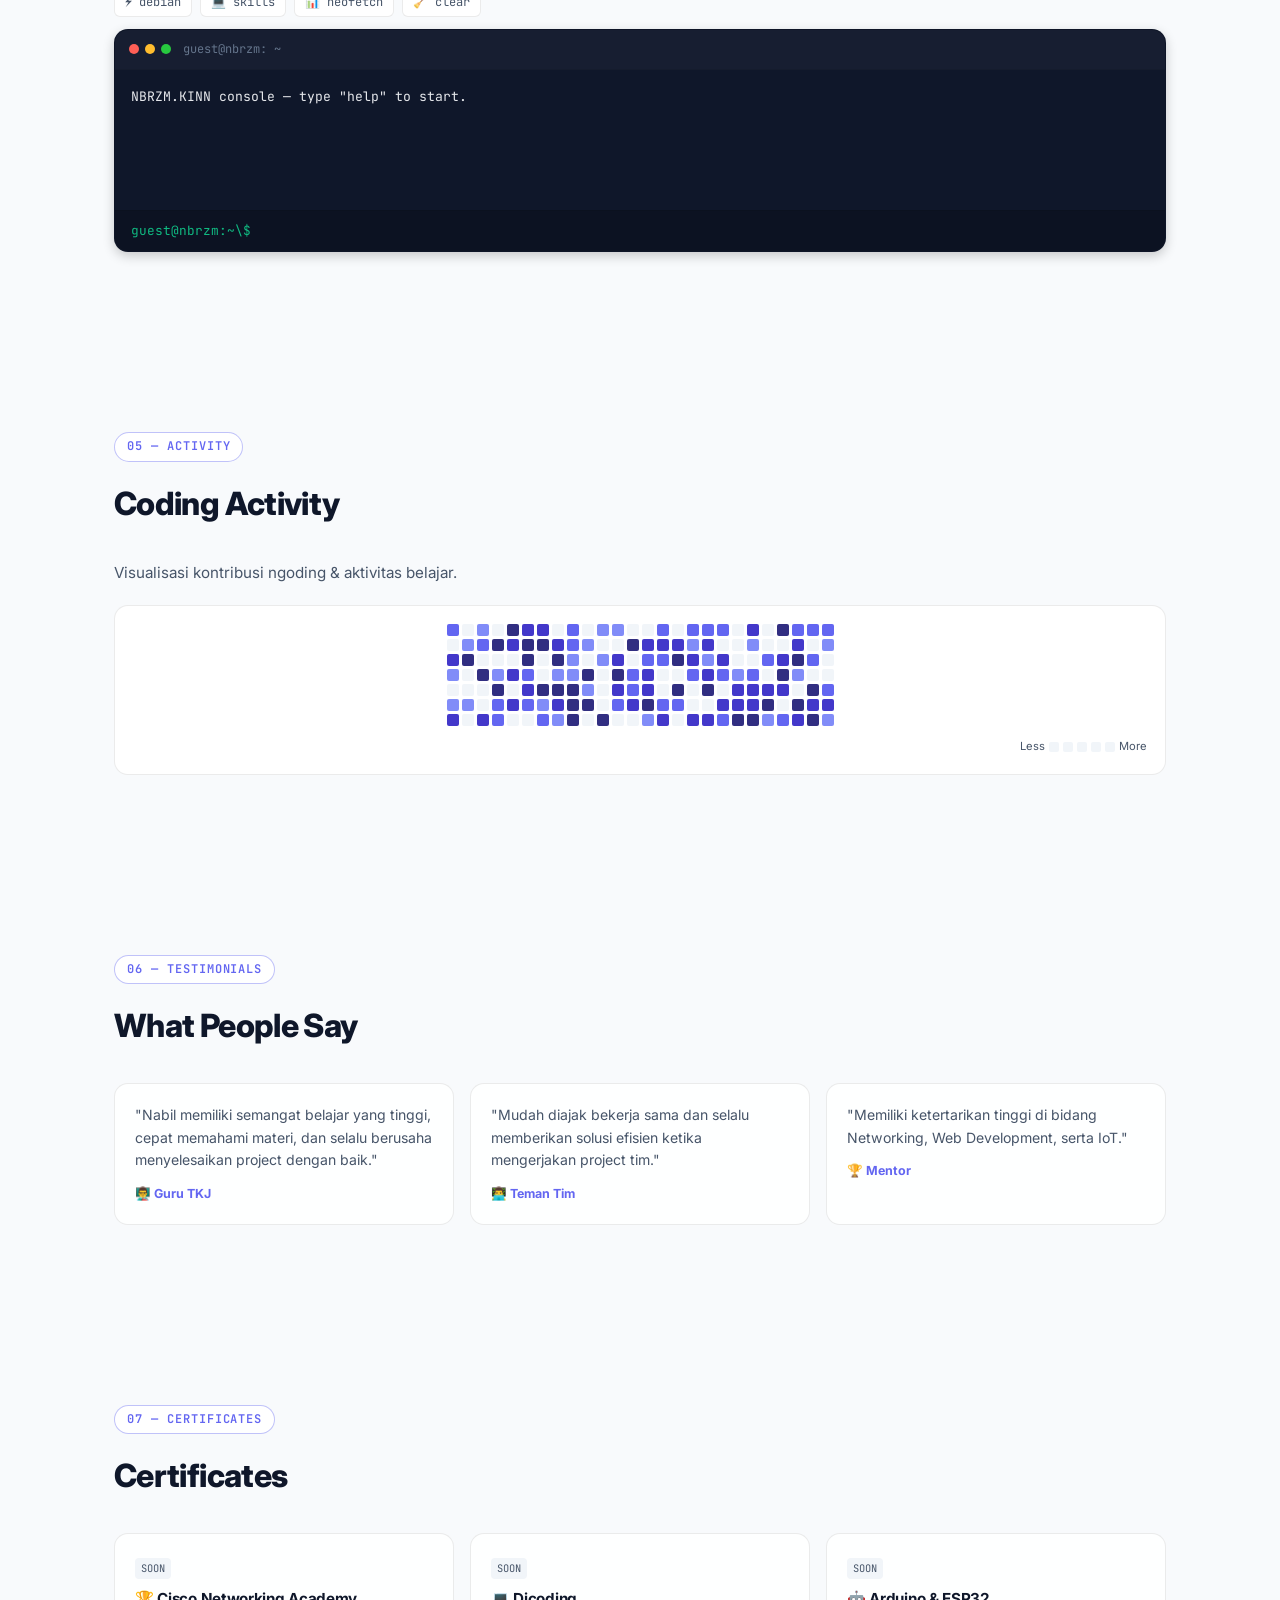
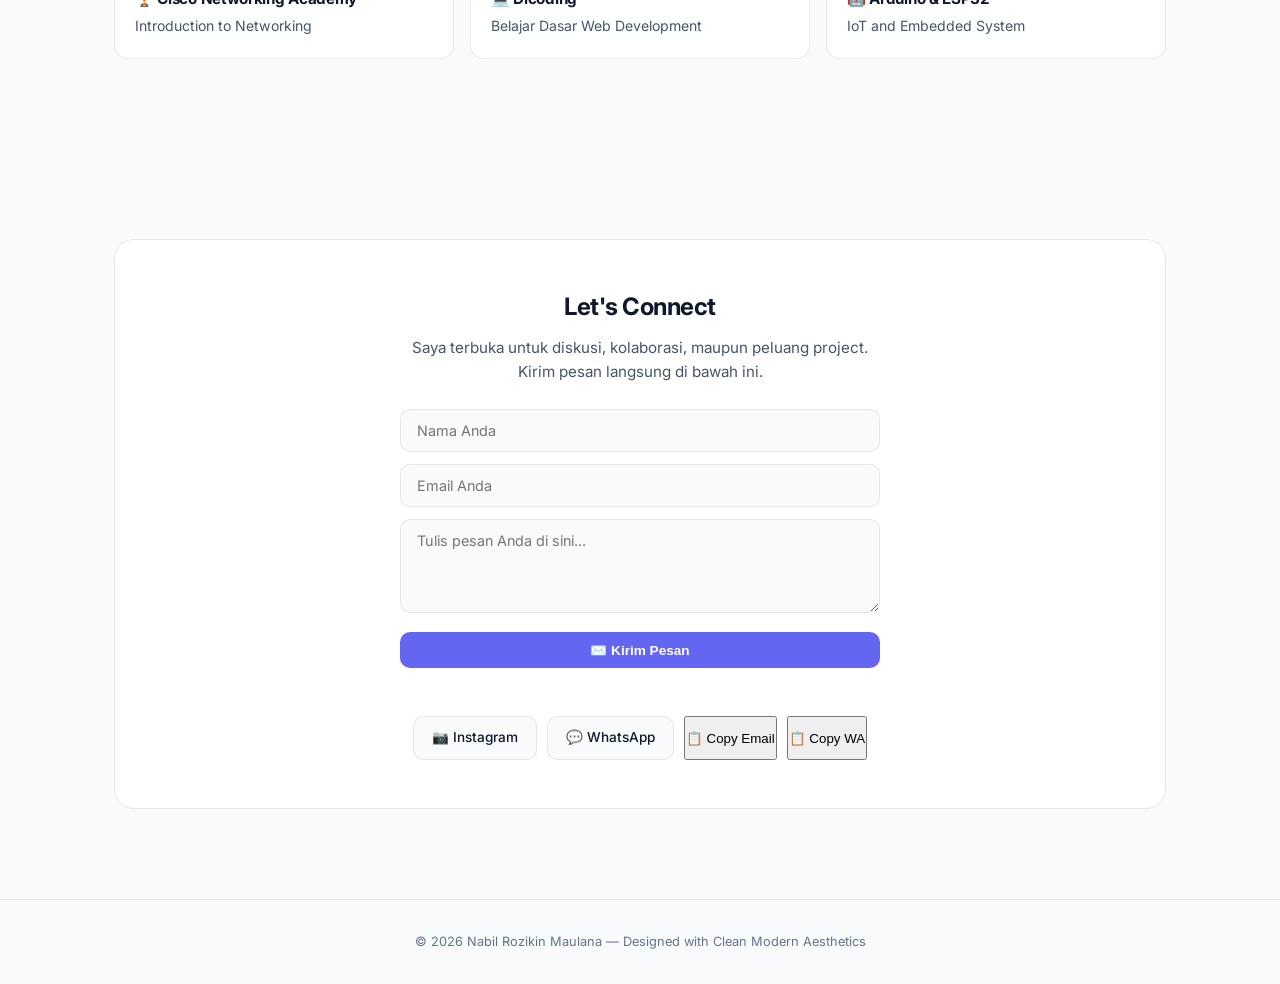
==== commit bd438083: "Fix notifications engine for mobile browsers" ====
--- a/index.html
+++ b/index.html
@@ -63,7 +63,9 @@
   <!-- Hero Section -->
   <section class="hero" id="home">
     <div class="hero-content" data-reveal>
-      <div class="eyebrow">TKJ Student / Network & IoT</div>
+      <div class="status-banner">
+        <span class="pulse-green"></span> Available for Freelance & Internship
+      </div>
       <h1>Building <span class="hl">Networks</span>, Hardware & Web Solutions.</h1>
       <p class="lead" id="typedLead"></p>
 
@@ -75,13 +77,13 @@
       </div>
 
       <div class="btn-row">
-        <a href="#projects" class="btn primary">Lihat Project ↓</a>
+        <a href="#projects" class="btn primary glow-btn">Lihat Project ↓</a>
         <a href="#contact" class="btn alt">Hubungi Saya</a>
       </div>
     </div>
 
     <div class="hero-photo-wrap" data-reveal>
-      <div class="hero-photo">
+      <div class="hero-photo glow-card">
         <img src="./assets/nabil/profile.jpg" alt="Nabil Rozikin Maulana">
         <div class="status-pill"><span class="blink-dot"></span>STATUS: ONLINE</div>
       </div>
@@ -170,9 +172,22 @@
       <h2>Featured Works</h2>
     </div>
 
+    <!-- Filter Buttons -->
+    <div class="project-filter" data-reveal>
+      <button class="filter-btn active" data-filter="all">All Projects</button>
+      <button class="filter-btn" data-filter="web">Web Dev</button>
+      <button class="filter-btn" data-filter="network">Networking</button>
+      <button class="filter-btn" data-filter="iot">IoT & Hardware</button>
+    </div>
+
     <div class="proj-grid">
-      <div class="proj-card" data-reveal>
-        <div class="proj-img"><img src="./assets/images/portfolio.jpg" alt="Portfolio" onerror="this.style.display='none'"></div>
+      <div class="proj-card" data-category="web" data-reveal>
+        <div class="proj-img">
+          <img src="./assets/images/portfolio.jpg" alt="Portfolio" onerror="this.style.display='none'">
+          <div class="proj-overlay">
+            <button class="btn-preview" onclick="openModal('about')">Preview Details ↗</button>
+          </div>
+        </div>
         <div class="proj-content">
           <div class="proj-tag">INFO / 01</div>
           <h3>🙋‍♂️ ABOUT ME</h3>
@@ -181,8 +196,13 @@
         </div>
       </div>
 
-      <div class="proj-card" data-reveal>
-        <div class="proj-img"><img src="./assets/images/pathfinder.jpg" alt="Pathfinder" onerror="this.style.display='none'"></div>
+      <div class="proj-card" data-category="network" data-reveal>
+        <div class="proj-img">
+          <img src="./assets/images/pathfinder.jpg" alt="Pathfinder" onerror="this.style.display='none'">
+          <div class="proj-overlay">
+            <button class="btn-preview" onclick="openModal('dream')">Preview Details ↗</button>
+          </div>
+        </div>
         <div class="proj-content">
           <div class="proj-tag">GOAL / 02</div>
           <h3>🚀 MY DREAM</h3>
@@ -191,8 +211,13 @@
         </div>
       </div>
 
-      <div class="proj-card" data-reveal>
-        <div class="proj-img"><img src="./assets/images/iot.jpg" alt="IoT Projects" onerror="this.style.display='none'"></div>
+      <div class="proj-card" data-category="iot" data-reveal>
+        <div class="proj-img">
+          <img src="./assets/images/iot.jpg" alt="IoT Projects" onerror="this.style.display='none'">
+          <div class="proj-overlay">
+            <button class="btn-preview" onclick="openModal('projects')">Preview Details ↗</button>
+          </div>
+        </div>
         <div class="proj-content">
           <div class="proj-tag">PORT / 03</div>
           <h3>💻 MY PROJECTS</h3>
@@ -332,16 +357,22 @@
           <textarea name="message" rows="4" placeholder="Tulis pesan Anda di sini..." required></textarea>
         </div>
 
-        <button type="submit" id="btnSubmitForm" class="btn primary">✉️ Kirim Pesan</button>
+        <button type="submit" id="btnSubmitForm" class="btn primary glow-btn">✉️ Kirim Pesan</button>
         <div id="formStatus" class="form-status"></div>
       </form>
 
-      <div class="contact-links" style="margin-top: 32px;">
+      <!-- Quick Copy Contact Links -->
+      <div class="contact-links" style="margin-top: 28px;">
         <a href="https://instagram.com/nblrzknm._" target="_blank">📷 Instagram</a>
         <a href="https://wa.me/6288210670848" target="_blank">💬 WhatsApp</a>
-      </div>
-    </div>
-  </section>
+        <button class="copy-btn" onclick="copyContact('nabilrozikin@gmail.com', 'Email Disalin!')">📋 Copy Email</button>
+        <button class="copy-btn" onclick="copyContact('+6288210670848', 'No. WA Disalin!')">📋 Copy WA</button>
+      </div>
+    </div>
+  </section>
+
+  <!-- Toast Notification -->
+  <div id="toastNotif" class="toast-notif"></div>
 
   <!-- Footer & Floating Clock -->
   <footer>© 2026 Nabil Rozikin Maulana — Designed with Clean Modern Aesthetics</footer>
@@ -373,8 +404,6 @@
 
   <!-- Cloudflare Web Analytics -->
   <script defer src='https://static.cloudflareinsights.com/beacon.min.js' data-cf-beacon='{"token": "b25e222f1f124469b6c75e1f485f6277"}'></script>
-  <!-- End Cloudflare Web Analytics -->
-
   <script>
     window.addEventListener('load', function () {
       setTimeout(function () {
--- a/style.css
+++ b/style.css
@@ -4,7 +4,7 @@
   --bg: #0b0f19;
   --surface: #111827;
   --surface-hover: #1f2937;
-  --card-bg: rgba(17, 24, 39, 0.7);
+  --card-bg: rgba(17, 24, 39, 0.75);
   --border: rgba(255, 255, 255, 0.08);
   --border-active: rgba(99, 102, 241, 0.5);
   
@@ -14,6 +14,7 @@
   
   --primary: #6366f1;
   --primary-hover: #4f46e5;
+  --primary-glow: rgba(99, 102, 241, 0.25);
   --lime: #10b981;
   --hazard: #f59e0b;
   --pink: #ec4899;
@@ -104,7 +105,7 @@
 
 .progress-bar { position: fixed; top: 0; left: 0; height: 3px; background: var(--primary); z-index: 200; width: 0%; }
 
-/* Navbar Utama */
+/* Navbar */
 nav {
   position: sticky; top: 0; z-index: 50;
   background: var(--glass); backdrop-filter: blur(16px);
@@ -127,15 +128,17 @@
 .cmdk-trigger {
   font-family: var(--font-mono); font-size: 0.75rem; font-weight: 600;
   border: 1px solid var(--border); padding: 6px 12px; background: var(--surface);
-  border-radius: 8px; color: var(--ink); cursor: pointer;
-}
+  border-radius: 8px; color: var(--ink); cursor: pointer; transition: all 0.2s;
+}
+.cmdk-trigger:hover { border-color: var(--primary); }
 .cmdk-trigger span { color: var(--primary); margin-right: 2px; }
 
 .theme-toggle {
   width: 36px; height: 36px; border: 1px solid var(--border);
   background: var(--surface); border-radius: 8px; cursor: pointer;
-  display: flex; align-items: center; justify-content: center;
-}
+  display: flex; align-items: center; justify-content: center; transition: all 0.2s;
+}
+.theme-toggle:hover { border-color: var(--primary); }
 .theme-toggle svg { width: 16px; height: 16px; color: var(--muted); }
 
 .burger {
@@ -147,7 +150,7 @@
   .burger { display: none; }
 }
 
-/* Menu Seluler / HP Dropdown */
+/* Mobile Dropdown Menu */
 #mnav {
   position: sticky;
   top: 68px;
@@ -176,9 +179,7 @@
   color: var(--primary);
 }
 
-.easter-toast { display: none !important; }
-
-/* Hero */
+/* Hero Section */
 .hero { display: grid; grid-template-columns: 1fr; gap: 40px; padding-top: 80px; align-items: center; }
 @media(min-width: 860px) { .hero { grid-template-columns: 1.2fr 0.8fr; } }
 
@@ -198,12 +199,11 @@
 .btn {
   font-weight: 600; font-size: 0.85rem; border-radius: 10px; padding: 10px 20px;
   border: 1px solid var(--border); background: var(--surface); color: var(--ink);
-  display: inline-flex; align-items: center; justify-content: center; transition: all 0.2s;
-  cursor: pointer;
+  display: inline-flex; align-items: center; justify-content: center; transition: all 0.2s; cursor: pointer;
 }
 .btn:hover { border-color: var(--border-active); transform: translateY(-2px); }
 .btn.primary { background: var(--primary); color: #fff; border: none; }
-.btn.primary:hover { background: var(--primary-hover); }
+.btn.primary:hover { background: var(--primary-hover); box-shadow: 0 4px 20px var(--primary-glow); }
 
 .hero-photo-wrap { position: relative; }
 .hero-photo {
@@ -211,7 +211,9 @@
   aspect-ratio: 1/1; overflow: hidden; background: var(--surface); box-shadow: var(--shadow);
   position: relative;
 }
-.hero-photo img { width: 100%; height: 100%; object-fit: cover; }
+.hero-photo img { width: 100%; height: 100%; object-fit: cover; transition: transform 0.3s ease; }
+.hero-photo:hover img { transform: scale(1.03); }
+
 .status-pill {
   position: absolute; bottom: 12px; left: 12px; background: var(--glass);
   backdrop-filter: blur(10px); border: 1px solid var(--border); color: var(--ink);
@@ -251,9 +253,9 @@
 .focus-card {
   display: flex; gap: 16px; align-items: flex-start;
   border: 1px solid var(--border); border-radius: 12px; background: var(--card-bg);
-  backdrop-filter: blur(10px); padding: 16px; transition: border-color 0.2s;
-}
-.focus-card:hover { border-color: var(--border-active); }
+  backdrop-filter: blur(10px); padding: 16px; transition: border-color 0.2s, transform 0.2s;
+}
+.focus-card:hover { border-color: var(--border-active); transform: translateY(-2px); }
 .focus-icon { font-size: 1.4rem; line-height: 1; }
 .focus-card h3 { font-size: 0.95rem; margin-bottom: 2px; }
 .focus-card p { font-size: 0.85rem; color: var(--muted); }
@@ -292,9 +294,10 @@
   backdrop-filter: blur(10px); overflow: hidden; transition: all 0.2s;
   display: flex; flex-direction: column;
 }
-.proj-card:hover { border-color: var(--border-active); transform: translateY(-4px); }
+.proj-card:hover { border-color: var(--border-active); transform: translateY(-4px); box-shadow: var(--shadow); }
 .proj-img { height: 160px; width: 100%; background: var(--surface); overflow: hidden; }
-.proj-img img { width: 100%; height: 100%; object-fit: cover; }
+.proj-img img { width: 100%; height: 100%; object-fit: cover; transition: transform 0.3s ease; }
+.proj-card:hover .proj-img img { transform: scale(1.05); }
 .proj-content { padding: 18px; flex: 1; display: flex; flex-direction: column; }
 .proj-tag { font-family: var(--font-mono); font-size: 0.7rem; color: var(--primary); font-weight: 600; margin-bottom: 4px; }
 .proj-content h3 { font-size: 1.05rem; margin-bottom: 8px; }
@@ -306,32 +309,12 @@
 }
 .btn-view:hover { background: var(--primary); color: #fff; border-color: var(--primary); }
 
-/* Testimonials & Certificates */
-.testi-grid, .cert-grid { display: grid; gap: 16px; }
-@media(min-width: 768px) { .testi-grid, .cert-grid { grid-template-columns: repeat(3, 1fr); } }
-
-.testi-card, .cert-card {
-  border-radius: 14px; border: 1px solid var(--border); background: var(--card-bg);
-  padding: 20px; position: relative;
-}
-.testi-card p, .cert-card p { font-size: 0.88rem; color: var(--muted); }
-.testi-name { margin-top: 12px; font-size: 0.78rem; font-weight: 700; color: var(--primary); }
-
-.cert-badge { display: inline-block; font-family: var(--font-mono); font-size: 0.65rem; background: var(--surface-hover); color: var(--muted); padding: 2px 6px; border-radius: 4px; margin-bottom: 8px; }
-.cert-card h3 { font-size: 0.95rem; margin-bottom: 4px; }
-
-/* Contact Section & Direct Form */
+/* Contact & Form */
 .contact-box {
   border-radius: 20px; border: 1px solid var(--border); background: var(--surface);
   padding: 48px 24px; text-align: center;
 }
 .contact-box p { color: var(--muted); max-width: 480px; margin: 10px auto 24px; font-size: 0.95rem; }
-.contact-links { display: flex; gap: 10px; justify-content: center; flex-wrap: wrap; }
-.contact-links a {
-  border-radius: 10px; border: 1px solid var(--border); background: var(--bg);
-  padding: 10px 18px; font-size: 0.85rem; font-weight: 500; transition: all 0.2s;
-}
-.contact-links a:hover { border-color: var(--primary); color: var(--primary); }
 
 .contact-form {
   max-width: 480px;
@@ -340,6 +323,7 @@
   flex-direction: column;
   gap: 12px;
 }
+
 .form-group input,
 .form-group textarea {
   width: 100%;
@@ -353,10 +337,12 @@
   outline: none;
   transition: border-color 0.2s;
 }
+
 .form-group input:focus,
 .form-group textarea:focus {
   border-color: var(--primary);
 }
+
 .form-status {
   font-size: 0.85rem;
   margin-top: 8px;
@@ -364,6 +350,27 @@
 }
 .form-status.success { color: var(--lime); }
 .form-status.error { color: var(--pink); }
+
+.contact-links { display: flex; gap: 10px; justify-content: center; flex-wrap: wrap; }
+.contact-links a {
+  border-radius: 10px; border: 1px solid var(--border); background: var(--bg);
+  padding: 10px 18px; font-size: 0.85rem; font-weight: 500; transition: all 0.2s;
+}
+.contact-links a:hover { border-color: var(--primary); color: var(--primary); }
+
+/* Testimonials & Certificates */
+.testi-grid, .cert-grid { display: grid; gap: 16px; }
+@media(min-width: 768px) { .testi-grid, .cert-grid { grid-template-columns: repeat(3, 1fr); } }
+
+.testi-card, .cert-card {
+  border-radius: 14px; border: 1px solid var(--border); background: var(--card-bg);
+  padding: 20px; position: relative;
+}
+.testi-card p, .cert-card p { font-size: 0.88rem; color: var(--muted); }
+.testi-name { margin-top: 12px; font-size: 0.78rem; font-weight: 700; color: var(--primary); }
+
+.cert-badge { display: inline-block; font-family: var(--font-mono); font-size: 0.65rem; background: var(--surface-hover); color: var(--muted); padding: 2px 6px; border-radius: 4px; margin-bottom: 8px; }
+.cert-card h3 { font-size: 0.95rem; margin-bottom: 4px; }
 
 /* Footer & Floating Clock */
 footer { text-align: center; padding: 32px 24px; font-size: 0.8rem; color: var(--muted-2); border-top: 1px solid var(--border); }
@@ -381,9 +388,10 @@
 .scroll-top {
   position: fixed; bottom: 20px; right: 20px; z-index: 100;
   width: 40px; height: 40px; border-radius: 10px; border: 1px solid var(--border);
-  background: var(--surface); color: var(--ink); cursor: pointer; display: none; align-items: center; justify-content: center;
+  background: var(--surface); color: var(--ink); cursor: pointer; display: none; align-items: center; justify-content: center; transition: all 0.2s;
 }
 .scroll-top.show { display: flex; }
+.scroll-top:hover { border-color: var(--primary); transform: translateY(-2px); }
 
 /* Heatmap */
 .heatmap-wrap { border: 1px solid var(--border); border-radius: 14px; background: var(--surface); padding: 18px; overflow-x: auto; }
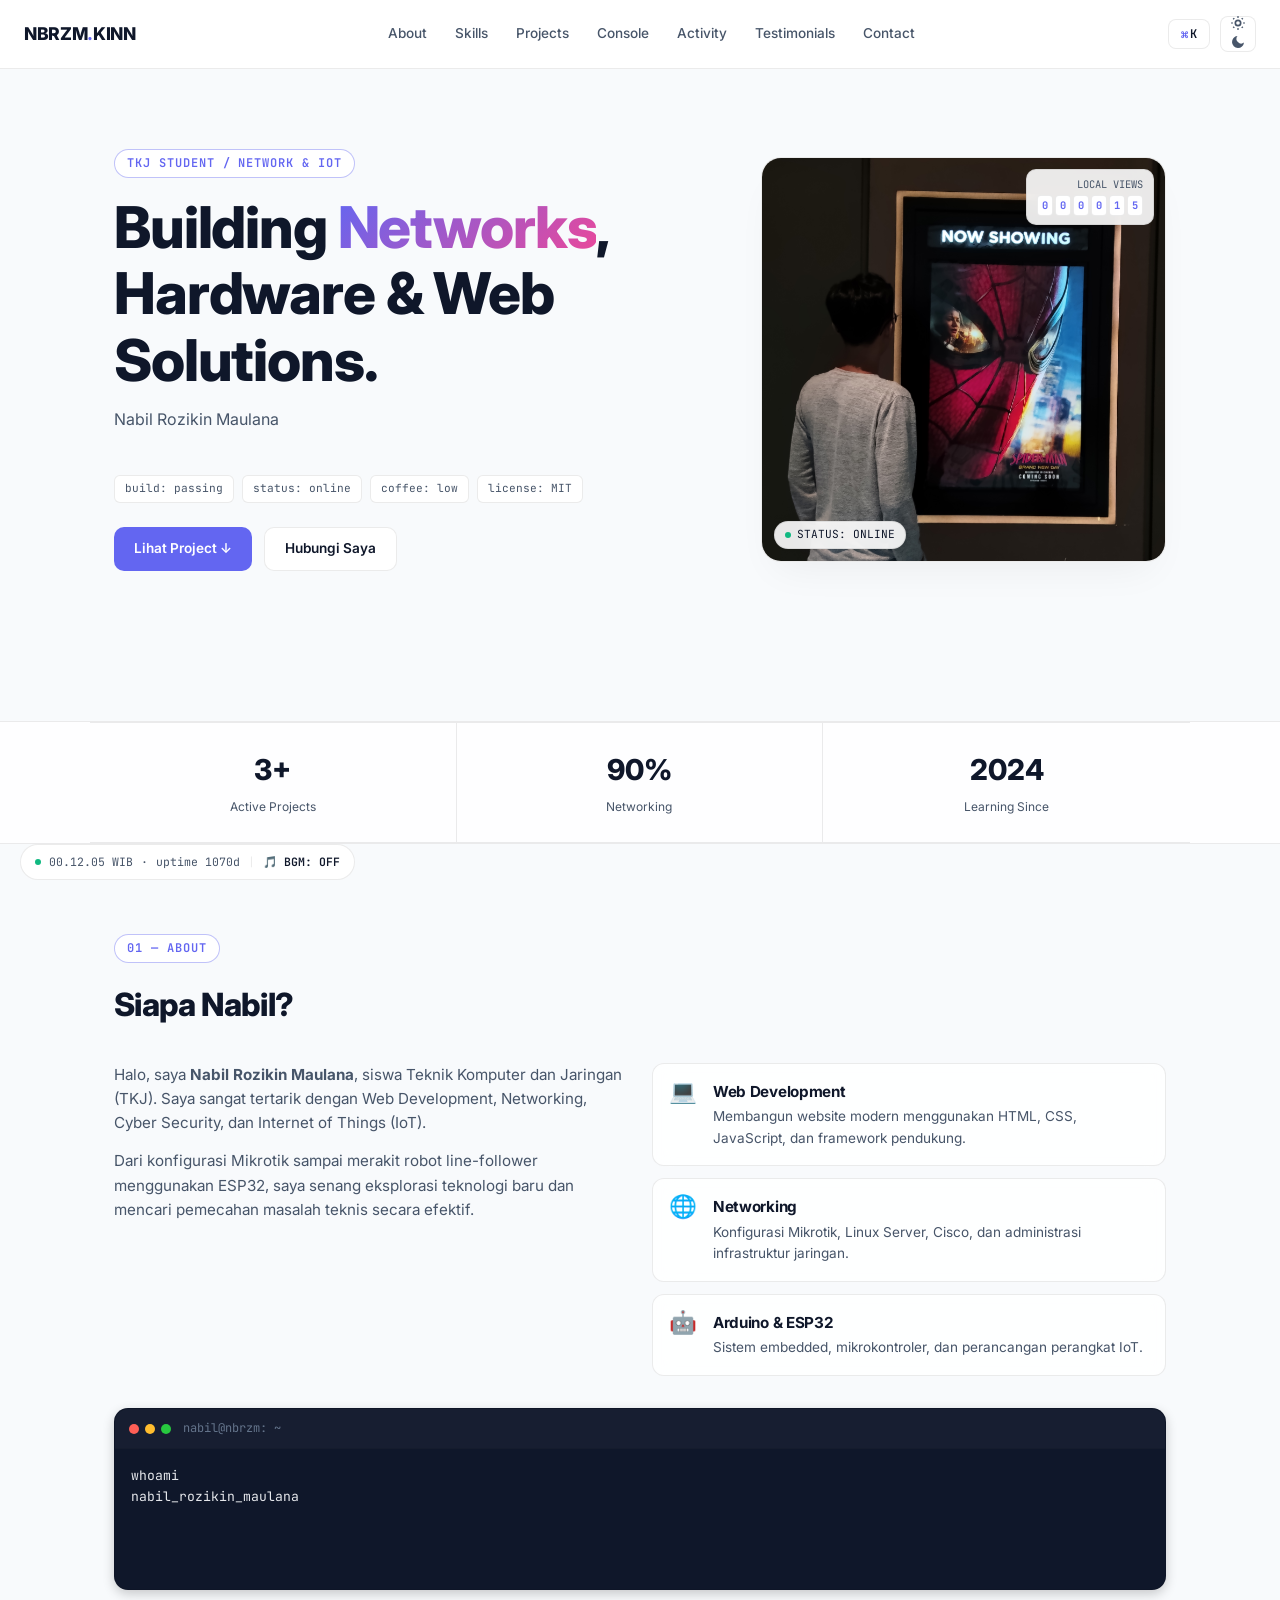
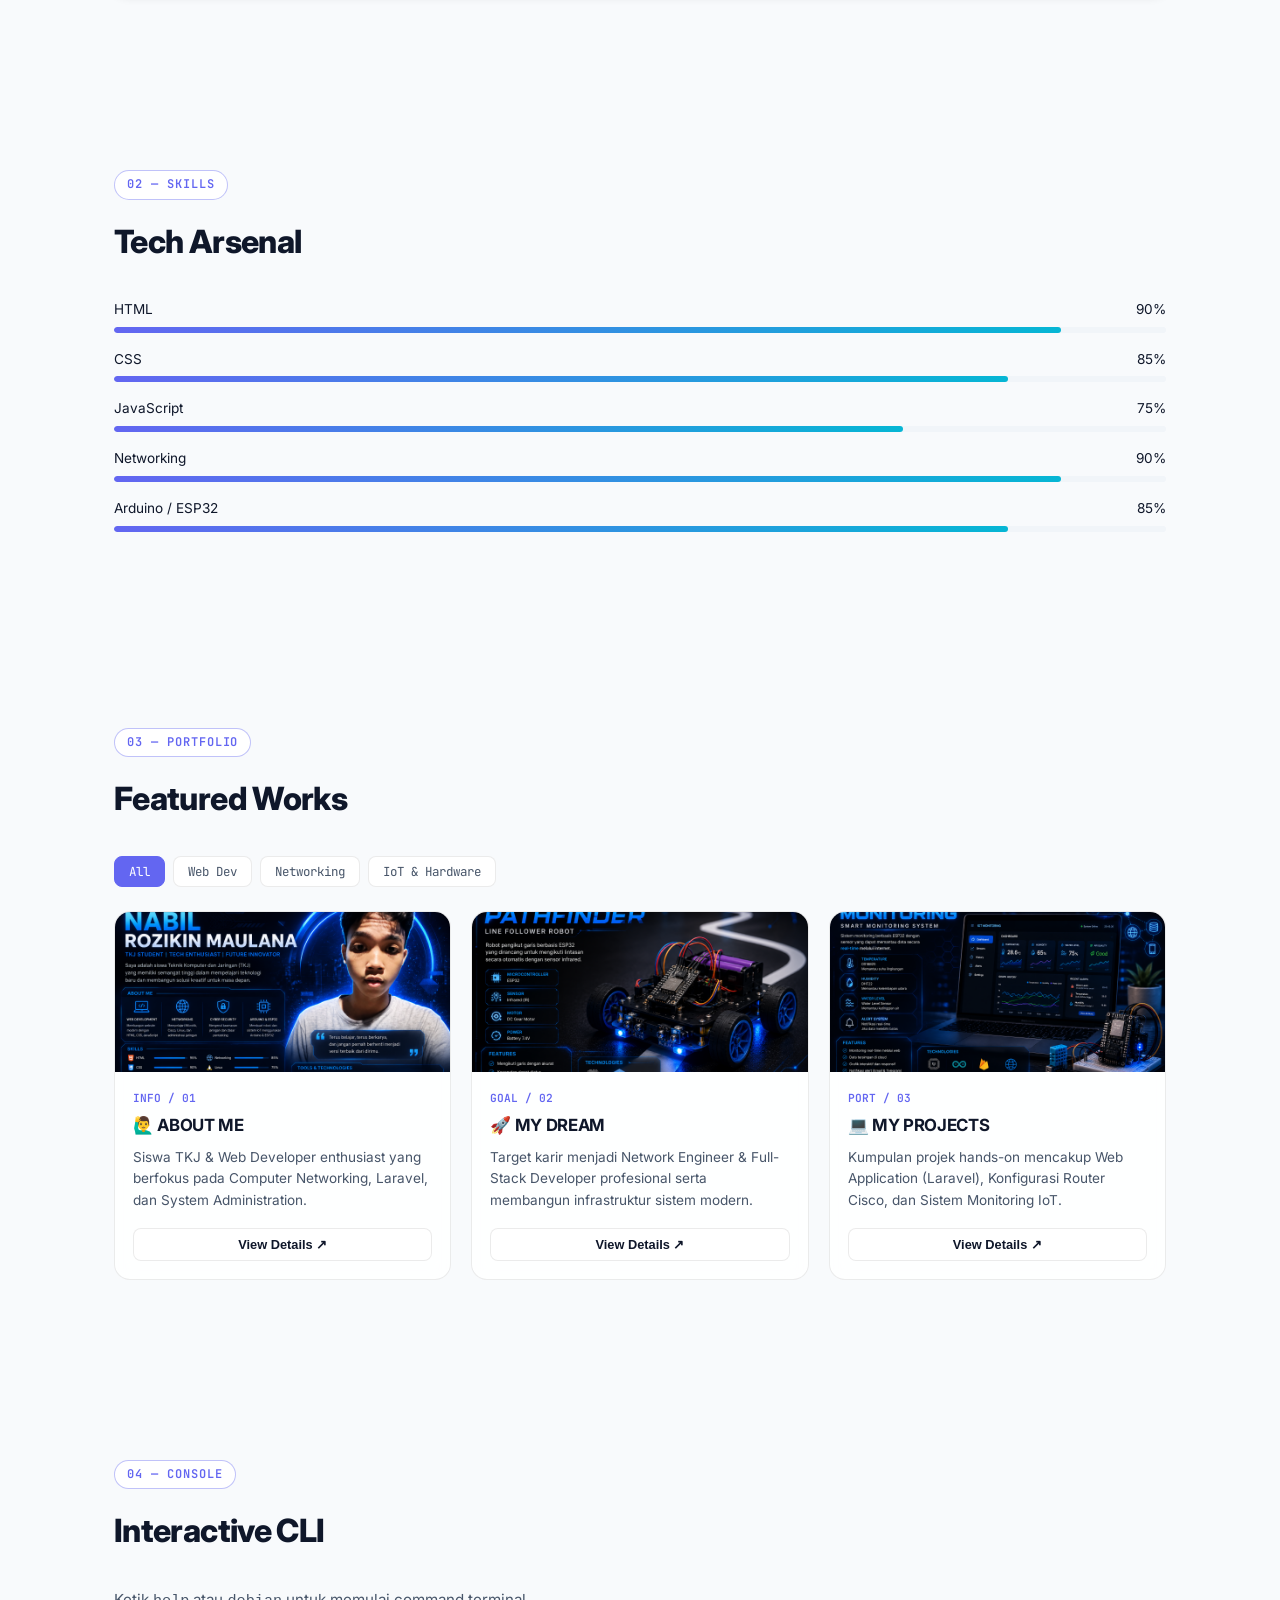
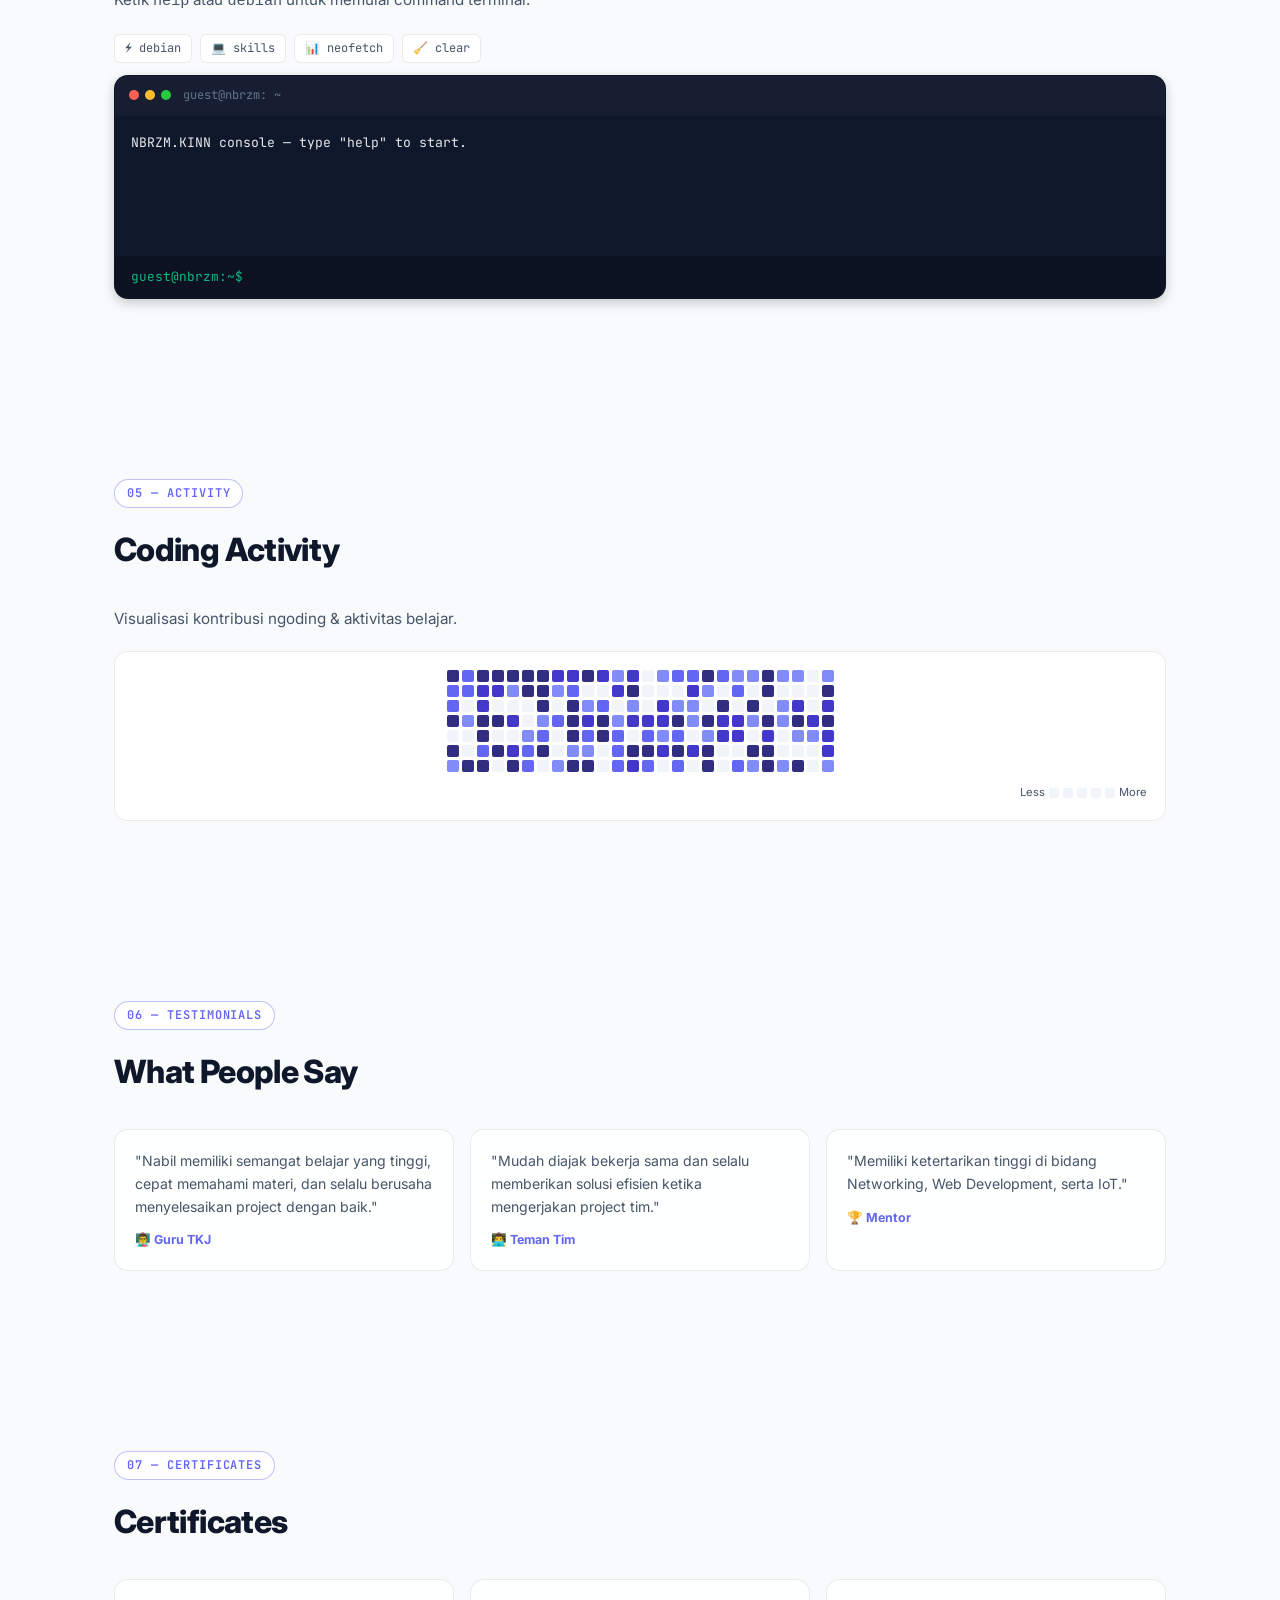
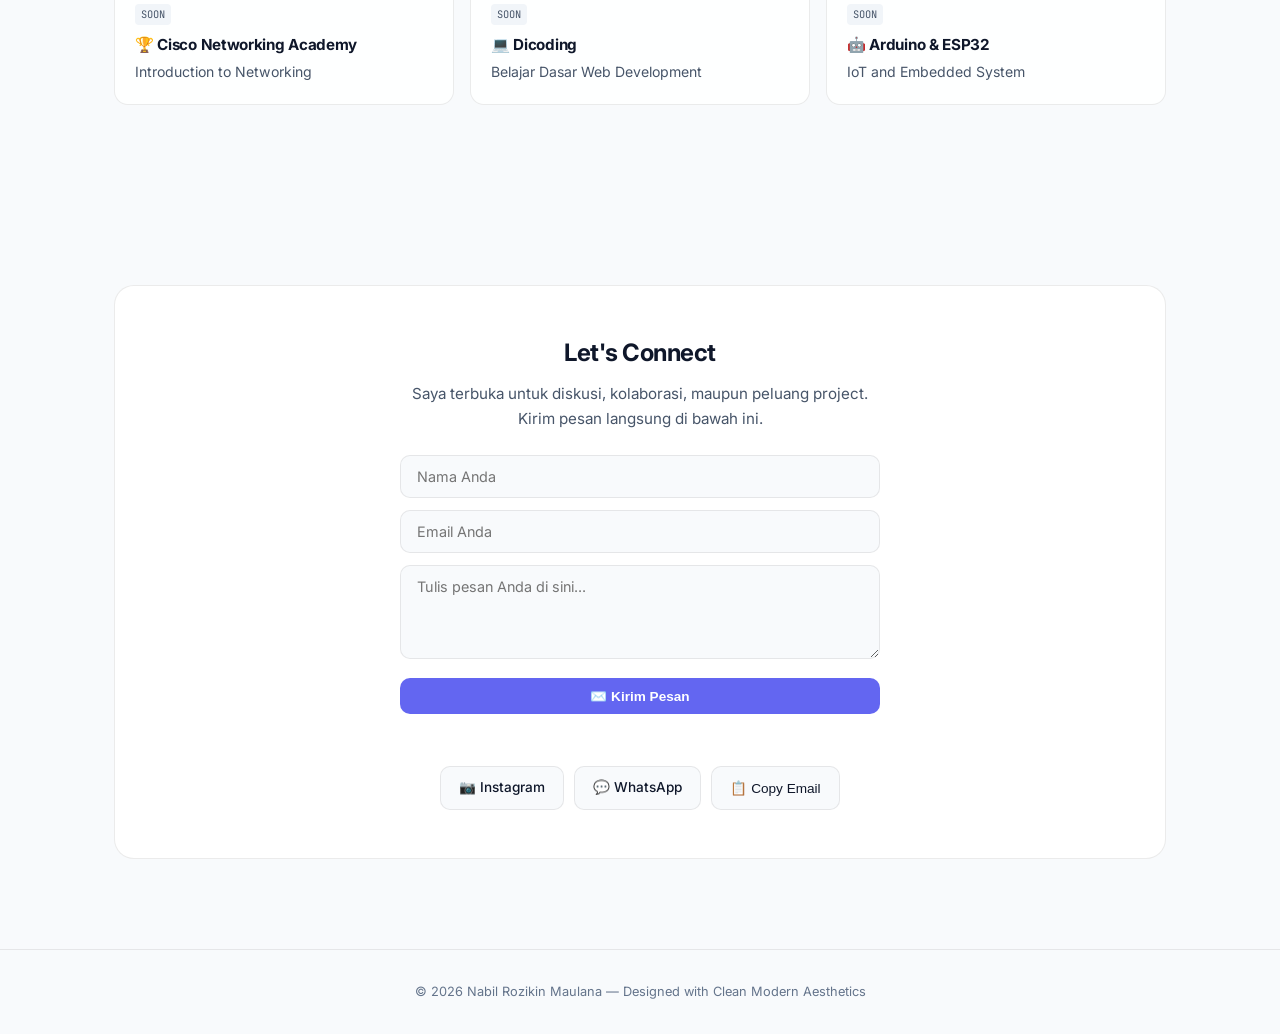
==== commit 48a70f6f: "Fix notifications engine for mobile browsers" ====
--- a/index.html
+++ b/index.html
@@ -63,9 +63,7 @@
   <!-- Hero Section -->
   <section class="hero" id="home">
     <div class="hero-content" data-reveal>
-      <div class="status-banner">
-        <span class="pulse-green"></span> Available for Freelance & Internship
-      </div>
+      <div class="eyebrow">TKJ Student / Network & IoT</div>
       <h1>Building <span class="hl">Networks</span>, Hardware & Web Solutions.</h1>
       <p class="lead" id="typedLead"></p>
 
@@ -77,13 +75,13 @@
       </div>
 
       <div class="btn-row">
-        <a href="#projects" class="btn primary glow-btn">Lihat Project ↓</a>
+        <a href="#projects" class="btn primary">Lihat Project ↓</a>
         <a href="#contact" class="btn alt">Hubungi Saya</a>
       </div>
     </div>
 
     <div class="hero-photo-wrap" data-reveal>
-      <div class="hero-photo glow-card">
+      <div class="hero-photo">
         <img src="./assets/nabil/profile.jpg" alt="Nabil Rozikin Maulana">
         <div class="status-pill"><span class="blink-dot"></span>STATUS: ONLINE</div>
       </div>
@@ -172,22 +170,17 @@
       <h2>Featured Works</h2>
     </div>
 
-    <!-- Filter Buttons -->
-    <div class="project-filter" data-reveal>
-      <button class="filter-btn active" data-filter="all">All Projects</button>
+    <!-- Filter Category Tabs -->
+    <div class="proj-filters">
+      <button class="filter-btn active" data-filter="all">All</button>
       <button class="filter-btn" data-filter="web">Web Dev</button>
-      <button class="filter-btn" data-filter="network">Networking</button>
+      <button class="filter-btn" data-filter="net">Networking</button>
       <button class="filter-btn" data-filter="iot">IoT & Hardware</button>
     </div>
 
     <div class="proj-grid">
       <div class="proj-card" data-category="web" data-reveal>
-        <div class="proj-img">
-          <img src="./assets/images/portfolio.jpg" alt="Portfolio" onerror="this.style.display='none'">
-          <div class="proj-overlay">
-            <button class="btn-preview" onclick="openModal('about')">Preview Details ↗</button>
-          </div>
-        </div>
+        <div class="proj-img"><img src="./assets/images/portfolio.jpg" alt="Portfolio" onerror="this.style.display='none'"></div>
         <div class="proj-content">
           <div class="proj-tag">INFO / 01</div>
           <h3>🙋‍♂️ ABOUT ME</h3>
@@ -196,13 +189,8 @@
         </div>
       </div>
 
-      <div class="proj-card" data-category="network" data-reveal>
-        <div class="proj-img">
-          <img src="./assets/images/pathfinder.jpg" alt="Pathfinder" onerror="this.style.display='none'">
-          <div class="proj-overlay">
-            <button class="btn-preview" onclick="openModal('dream')">Preview Details ↗</button>
-          </div>
-        </div>
+      <div class="proj-card" data-category="net" data-reveal>
+        <div class="proj-img"><img src="./assets/images/pathfinder.jpg" alt="Pathfinder" onerror="this.style.display='none'"></div>
         <div class="proj-content">
           <div class="proj-tag">GOAL / 02</div>
           <h3>🚀 MY DREAM</h3>
@@ -212,12 +200,7 @@
       </div>
 
       <div class="proj-card" data-category="iot" data-reveal>
-        <div class="proj-img">
-          <img src="./assets/images/iot.jpg" alt="IoT Projects" onerror="this.style.display='none'">
-          <div class="proj-overlay">
-            <button class="btn-preview" onclick="openModal('projects')">Preview Details ↗</button>
-          </div>
-        </div>
+        <div class="proj-img"><img src="./assets/images/iot.jpg" alt="IoT Projects" onerror="this.style.display='none'"></div>
         <div class="proj-content">
           <div class="proj-tag">PORT / 03</div>
           <h3>💻 MY PROJECTS</h3>
@@ -261,7 +244,7 @@
       </div>
       <div class="cli-output" id="cliOutput"></div>
       <div class="cli-inputline">
-        <span class="cli-prompt">guest@nbrzm:~\$</span>
+        <span class="cli-prompt">guest@nbrzm:~$</span>
         <input type="text" id="cliInput" autocomplete="off" spellcheck="false">
       </div>
     </div>
@@ -357,22 +340,17 @@
           <textarea name="message" rows="4" placeholder="Tulis pesan Anda di sini..." required></textarea>
         </div>
 
-        <button type="submit" id="btnSubmitForm" class="btn primary glow-btn">✉️ Kirim Pesan</button>
+        <button type="submit" id="btnSubmitForm" class="btn primary">✉️ Kirim Pesan</button>
         <div id="formStatus" class="form-status"></div>
       </form>
 
-      <!-- Quick Copy Contact Links -->
-      <div class="contact-links" style="margin-top: 28px;">
+      <div class="contact-links" style="margin-top: 32px;">
         <a href="https://instagram.com/nblrzknm._" target="_blank">📷 Instagram</a>
         <a href="https://wa.me/6288210670848" target="_blank">💬 WhatsApp</a>
-        <button class="copy-btn" onclick="copyContact('nabilrozikin@gmail.com', 'Email Disalin!')">📋 Copy Email</button>
-        <button class="copy-btn" onclick="copyContact('+6288210670848', 'No. WA Disalin!')">📋 Copy WA</button>
-      </div>
-    </div>
-  </section>
-
-  <!-- Toast Notification -->
-  <div id="toastNotif" class="toast-notif"></div>
+        <button class="btn-copy" onclick="copyContact('nabilrozikin@gmail.com', this)">📋 Copy Email</button>
+      </div>
+    </div>
+  </section>
 
   <!-- Footer & Floating Clock -->
   <footer>© 2026 Nabil Rozikin Maulana — Designed with Clean Modern Aesthetics</footer>
@@ -404,6 +382,8 @@
 
   <!-- Cloudflare Web Analytics -->
   <script defer src='https://static.cloudflareinsights.com/beacon.min.js' data-cf-beacon='{"token": "b25e222f1f124469b6c75e1f485f6277"}'></script>
+  <!-- End Cloudflare Web Analytics -->
+
   <script>
     window.addEventListener('load', function () {
       setTimeout(function () {
--- a/style.css
+++ b/style.css
@@ -150,7 +150,6 @@
   .burger { display: none; }
 }
 
-/* Mobile Dropdown Menu */
 #mnav {
   position: sticky;
   top: 68px;
@@ -254,6 +253,7 @@
   display: flex; gap: 16px; align-items: flex-start;
   border: 1px solid var(--border); border-radius: 12px; background: var(--card-bg);
   backdrop-filter: blur(10px); padding: 16px; transition: border-color 0.2s, transform 0.2s;
+  position: relative; overflow: hidden;
 }
 .focus-card:hover { border-color: var(--border-active); transform: translateY(-2px); }
 .focus-icon { font-size: 1.4rem; line-height: 1; }
@@ -285,14 +285,26 @@
 .bar-track { height: 6px; border-radius: 99px; background: var(--surface-hover); overflow: hidden; }
 .bar-fill { height: 100%; width: 0%; background: linear-gradient(90deg, var(--primary), var(--cyan)); border-radius: 99px; transition: width 1s ease; }
 
-/* Projects */
+/* Projects & Filters */
+.proj-filters {
+  display: flex; gap: 8px; margin-bottom: 24px; flex-wrap: wrap;
+}
+.filter-btn {
+  background: var(--surface); border: 1px solid var(--border); color: var(--muted);
+  padding: 6px 14px; border-radius: 8px; font-family: var(--font-mono); font-size: 0.78rem;
+  cursor: pointer; transition: all 0.2s;
+}
+.filter-btn:hover, .filter-btn.active {
+  background: var(--primary); color: #fff; border-color: var(--primary);
+}
+
 .proj-grid { display: grid; gap: 20px; }
 @media(min-width: 768px) { .proj-grid { grid-template-columns: repeat(3, 1fr); } }
 
 .proj-card {
   border-radius: 16px; border: 1px solid var(--border); background: var(--card-bg);
   backdrop-filter: blur(10px); overflow: hidden; transition: all 0.2s;
-  display: flex; flex-direction: column;
+  display: flex; flex-direction: column; position: relative;
 }
 .proj-card:hover { border-color: var(--border-active); transform: translateY(-4px); box-shadow: var(--shadow); }
 .proj-img { height: 160px; width: 100%; background: var(--surface); overflow: hidden; }
@@ -309,54 +321,45 @@
 }
 .btn-view:hover { background: var(--primary); color: #fff; border-color: var(--primary); }
 
+/* Card Glow Tracker */
+.proj-card::before, .focus-card::before {
+  content: ''; position: absolute;
+  top: var(--mouse-y, -100px); left: var(--mouse-x, -100px);
+  width: 200px; height: 200px;
+  background: radial-gradient(circle, rgba(99, 102, 241, 0.25) 0%, transparent 70%);
+  transform: translate(-50%, -50%); pointer-events: none;
+  transition: opacity 0.3s; opacity: 0;
+}
+.proj-card:hover::before, .focus-card:hover::before { opacity: 1; }
+
 /* Contact & Form */
 .contact-box {
   border-radius: 20px; border: 1px solid var(--border); background: var(--surface);
-  padding: 48px 24px; text-align: center;
+  padding: 48px 24px; text-align: center; position: relative; overflow: hidden;
 }
 .contact-box p { color: var(--muted); max-width: 480px; margin: 10px auto 24px; font-size: 0.95rem; }
 
 .contact-form {
-  max-width: 480px;
-  margin: 24px auto 0;
-  display: flex;
-  flex-direction: column;
-  gap: 12px;
-}
-
-.form-group input,
-.form-group textarea {
-  width: 100%;
-  padding: 12px 16px;
-  border-radius: 10px;
-  border: 1px solid var(--border);
-  background: var(--bg);
-  color: var(--ink);
-  font-family: var(--font-body);
-  font-size: 0.9rem;
-  outline: none;
-  transition: border-color 0.2s;
-}
-
-.form-group input:focus,
-.form-group textarea:focus {
-  border-color: var(--primary);
-}
-
-.form-status {
-  font-size: 0.85rem;
-  margin-top: 8px;
-  font-family: var(--font-mono);
-}
+  max-width: 480px; margin: 24px auto 0; display: flex; flex-direction: column; gap: 12px;
+}
+.form-group input, .form-group textarea {
+  width: 100%; padding: 12px 16px; border-radius: 10px; border: 1px solid var(--border);
+  background: var(--bg); color: var(--ink); font-family: var(--font-body); font-size: 0.9rem;
+  outline: none; transition: border-color 0.2s;
+}
+.form-group input:focus, .form-group textarea:focus { border-color: var(--primary); }
+
+.form-status { font-size: 0.85rem; margin-top: 8px; font-family: var(--font-mono); }
 .form-status.success { color: var(--lime); }
 .form-status.error { color: var(--pink); }
 
 .contact-links { display: flex; gap: 10px; justify-content: center; flex-wrap: wrap; }
-.contact-links a {
+.contact-links a, .btn-copy {
   border-radius: 10px; border: 1px solid var(--border); background: var(--bg);
-  padding: 10px 18px; font-size: 0.85rem; font-weight: 500; transition: all 0.2s;
-}
-.contact-links a:hover { border-color: var(--primary); color: var(--primary); }
+  color: var(--ink); padding: 10px 18px; font-size: 0.85rem; font-weight: 500;
+  transition: all 0.2s; cursor: pointer;
+}
+.contact-links a:hover, .btn-copy:hover { border-color: var(--primary); color: var(--primary); }
 
 /* Testimonials & Certificates */
 .testi-grid, .cert-grid { display: grid; gap: 16px; }
@@ -372,7 +375,7 @@
 .cert-badge { display: inline-block; font-family: var(--font-mono); font-size: 0.65rem; background: var(--surface-hover); color: var(--muted); padding: 2px 6px; border-radius: 4px; margin-bottom: 8px; }
 .cert-card h3 { font-size: 0.95rem; margin-bottom: 4px; }
 
-/* Footer & Floating Clock */
+/* Footer & Audio Wave Clock */
 footer { text-align: center; padding: 32px 24px; font-size: 0.8rem; color: var(--muted-2); border-top: 1px solid var(--border); }
 
 .sys-clock {
@@ -383,7 +386,16 @@
 }
 .sys-clock-dot { width: 6px; height: 6px; border-radius: 50%; background: var(--lime); }
 .status-divider { color: var(--border); }
-.bgm-btn { color: var(--ink); cursor: pointer; font-weight: 600; }
+.bgm-btn { color: var(--ink); cursor: pointer; font-weight: 600; display: inline-flex; align-items: center; }
+
+/* Equalizer Wave */
+.eq-bar { display: inline-flex; align-items: flex-end; gap: 2px; height: 12px; margin-right: 4px; }
+.eq-bar span { width: 3px; background: var(--lime); border-radius: 2px; animation: eqWave 1s infinite ease-in-out alternate; }
+.eq-bar span:nth-child(1) { height: 40%; animation-delay: 0.1s; }
+.eq-bar span:nth-child(2) { height: 100%; animation-delay: 0.3s; }
+.eq-bar span:nth-child(3) { height: 60%; animation-delay: 0.2s; }
+
+@keyframes eqWave { 0% { height: 20%; } 100% { height: 100%; } }
 
 .scroll-top {
   position: fixed; bottom: 20px; right: 20px; z-index: 100;
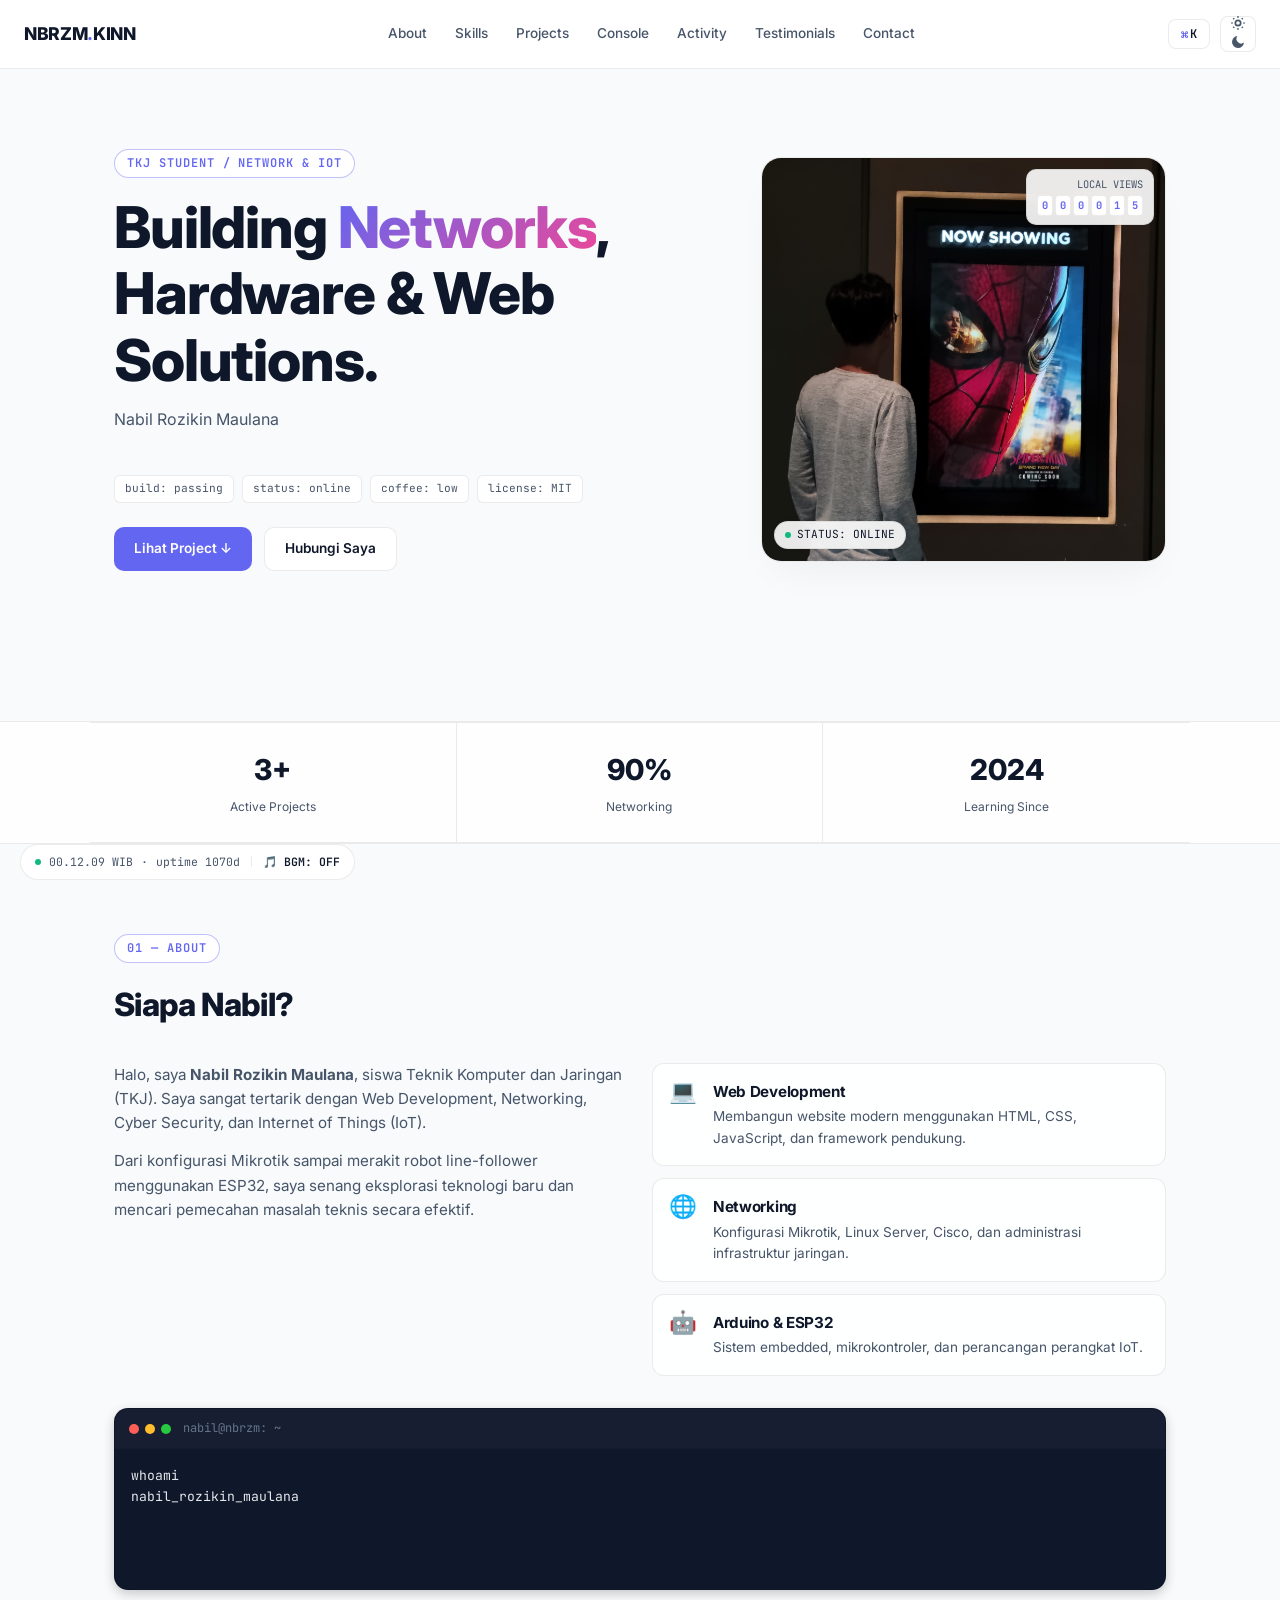
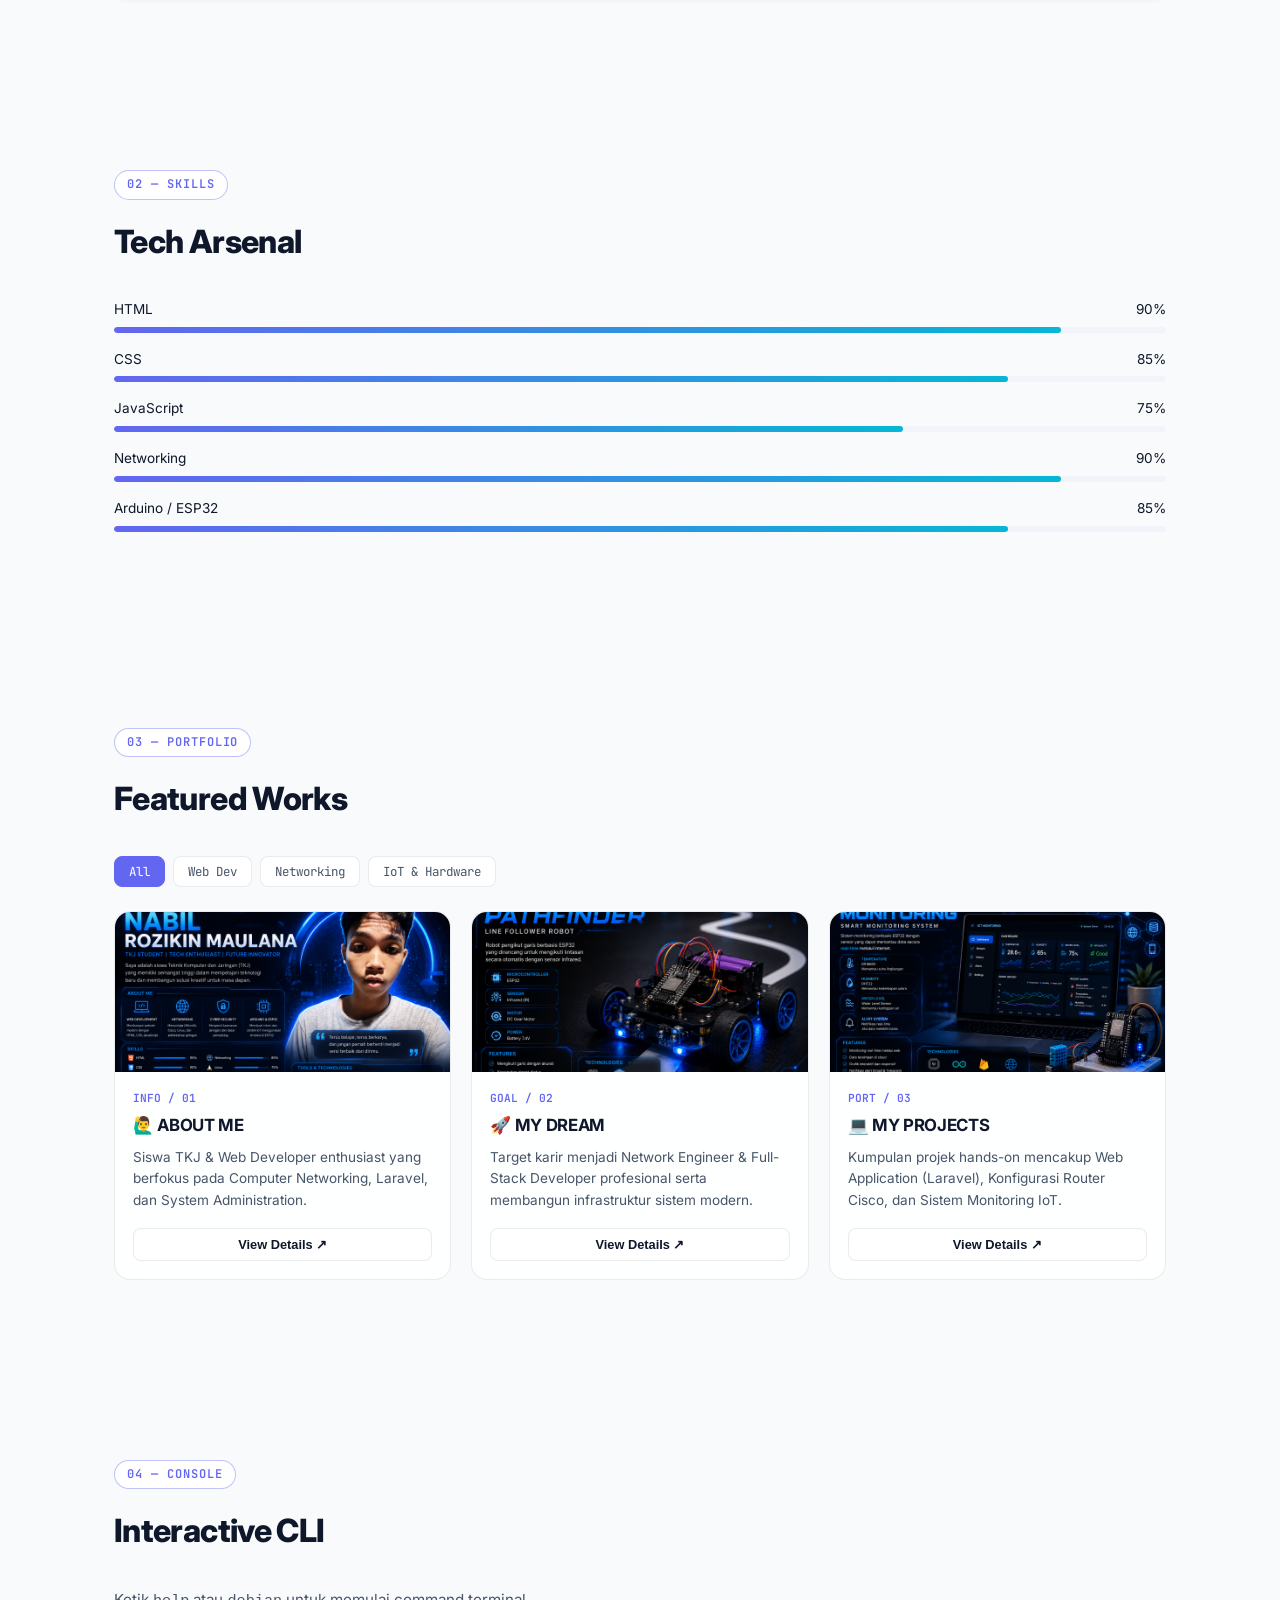
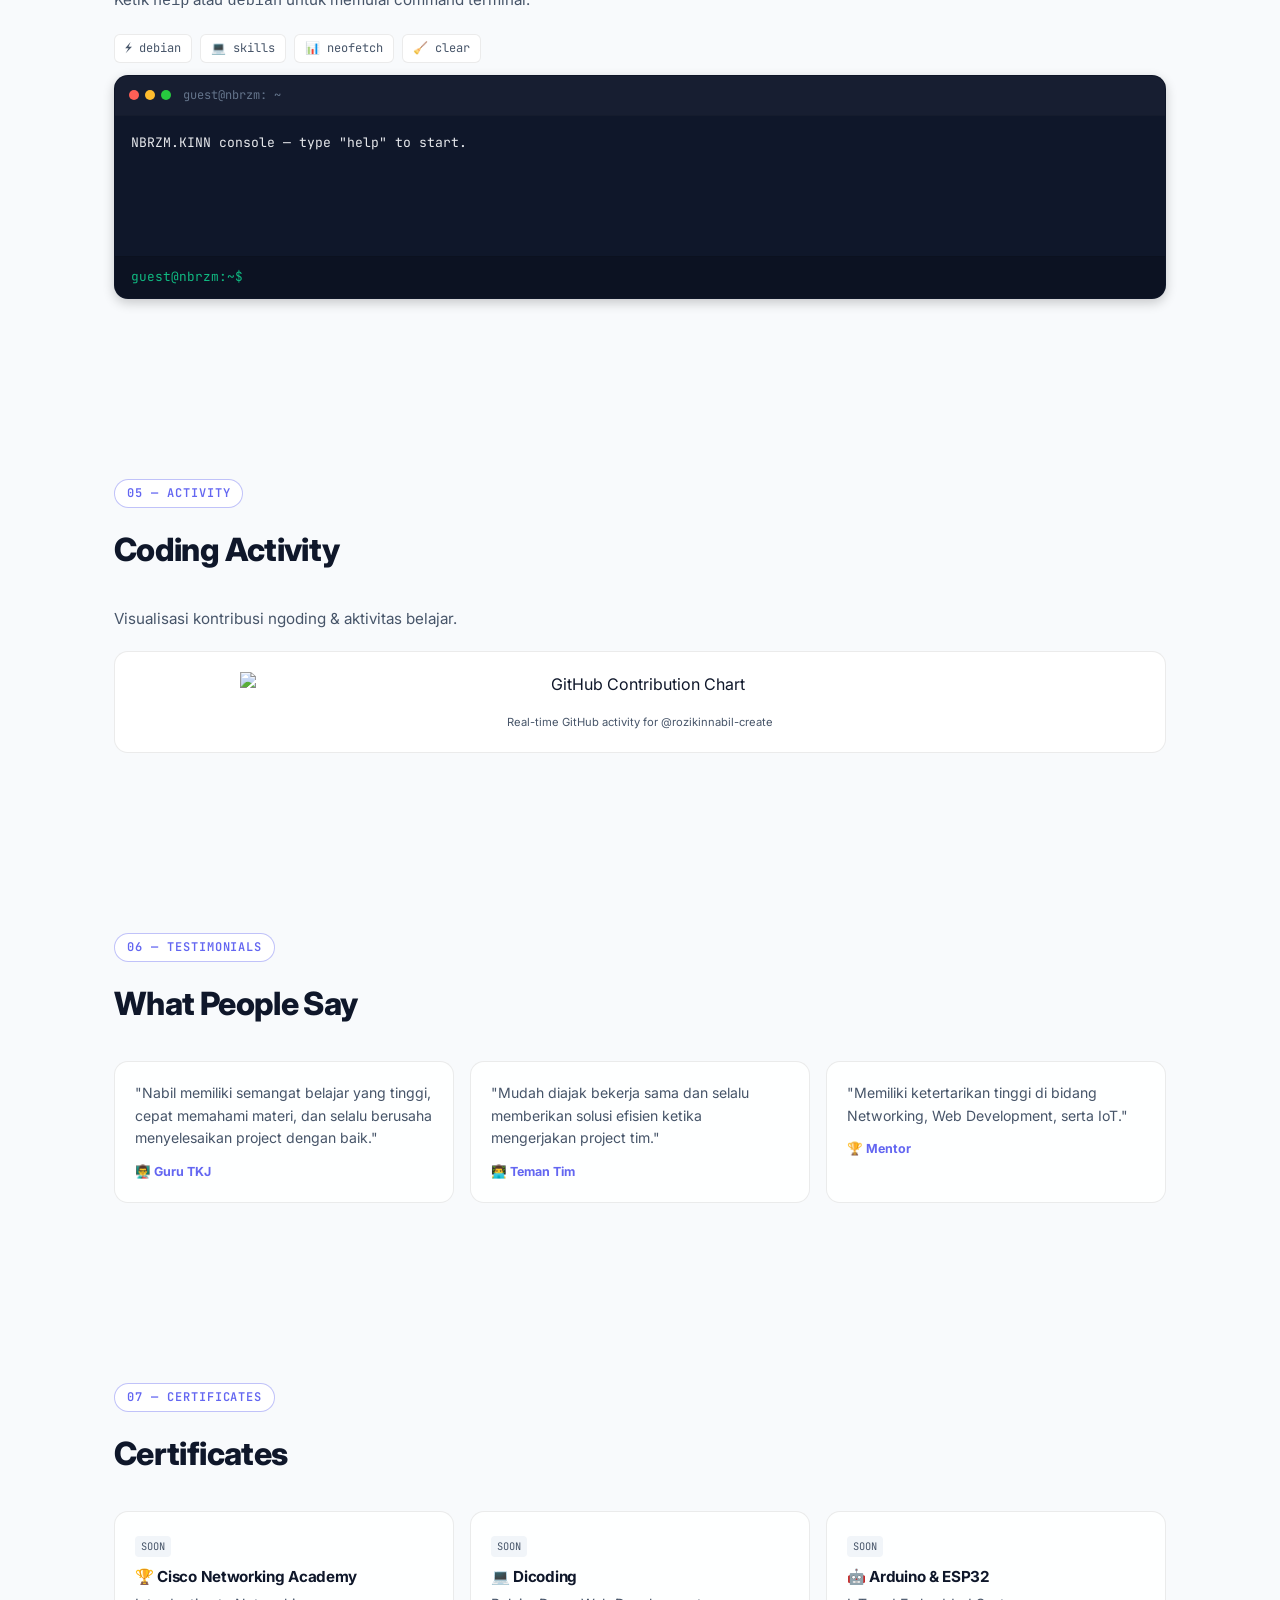
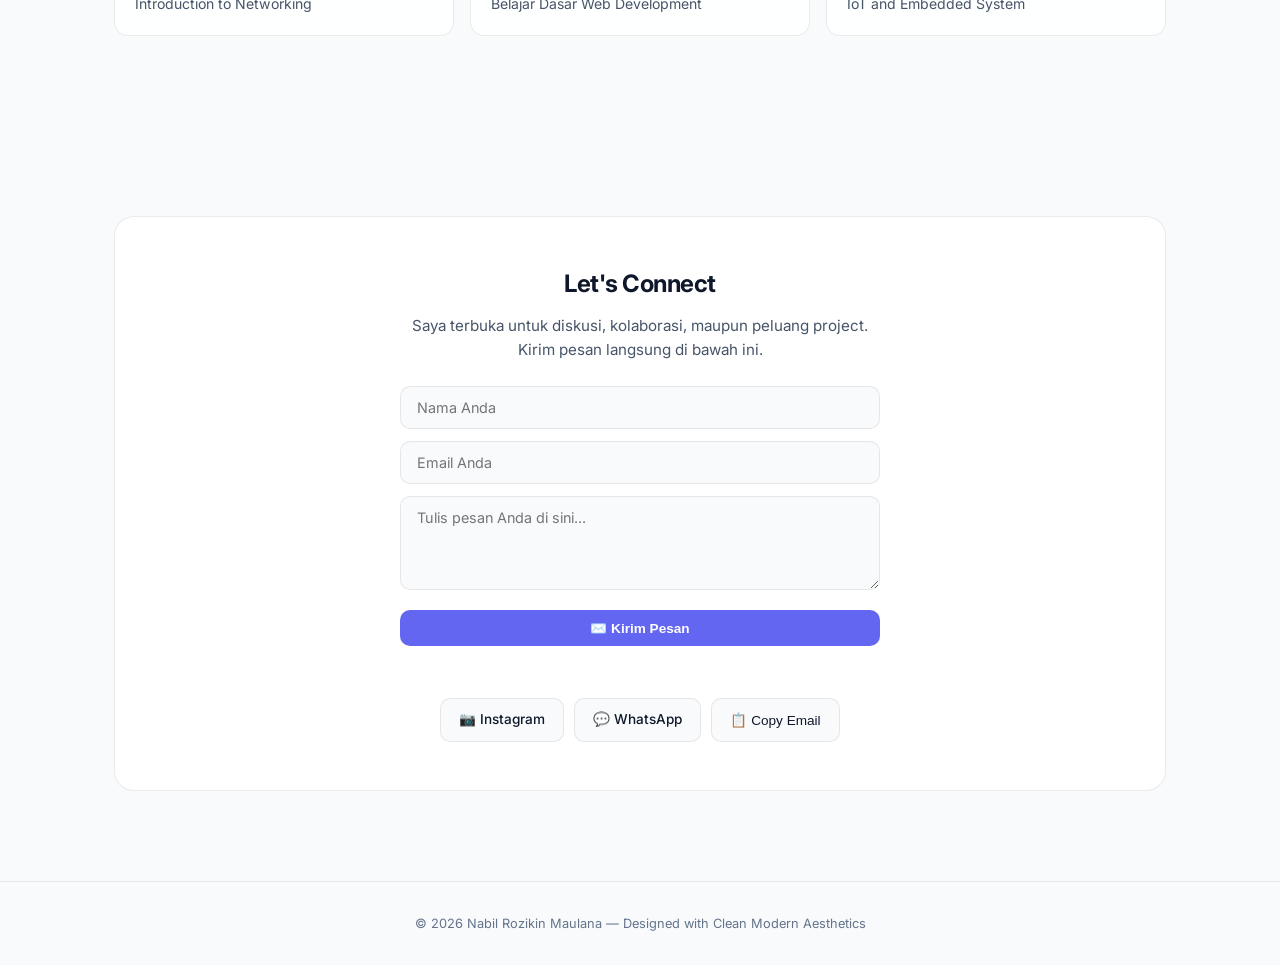
==== commit 4c1f3429: "Fix notifications engine for mobile browsers" ====
--- a/index.html
+++ b/index.html
@@ -258,16 +258,10 @@
     </div>
     <p class="section-sub">Visualisasi kontribusi ngoding & aktivitas belajar.</p>
     
-    <div class="heatmap-wrap" data-reveal>
-      <div class="heatmap-grid" id="heatmapGrid"></div>
-      <div class="heatmap-legend">
-        <span>Less</span>
-        <span class="hm-swatch hm-0"></span>
-        <span class="hm-swatch hm-1"></span>
-        <span class="hm-swatch hm-2"></span>
-        <span class="hm-swatch hm-3"></span>
-        <span class="hm-swatch hm-4"></span>
-        <span>More</span>
+    <div class="heatmap-wrap" data-reveal style="text-align: center; padding: 20px;">
+      <img src="https://ghchart.rshah.org/6366f1/rozikinnabil-create" alt="GitHub Contribution Chart" style="width: 100%; max-width: 800px; display: block; margin: 0 auto;" />
+      <div class="heatmap-legend" style="margin-top: 16px; justify-content: center;">
+        <span>Real-time GitHub activity for @rozikinnabil-create</span>
       </div>
     </div>
   </section>
--- a/style.css
+++ b/style.css
@@ -53,13 +53,16 @@
 
 *, *::before, *::after { margin: 0; padding: 0; box-sizing: border-box; }
 html { scroll-behavior: smooth; }
+
+/* Transisi Halus pada Body dan Warna Elemen */
 body {
   background: var(--bg);
   color: var(--ink);
   font-family: var(--font-body);
   line-height: 1.6;
   overflow-x: hidden;
-  transition: background 0.3s ease, color 0.3s ease;
+  transition: background-color 0.5s cubic-bezier(0.4, 0, 0.2, 1), 
+              color 0.5s cubic-bezier(0.4, 0, 0.2, 1);
 }
 
 a { color: inherit; text-decoration: none; }
@@ -89,6 +92,31 @@
   margin-bottom: 16px;
 }
 
+/* Animasi Mengambang Halus saat Tema Berubah */
+html[data-theme-animating] .proj-card,
+html[data-theme-animating] .focus-card,
+html[data-theme-animating] .testi-card,
+html[data-theme-animating] .cert-card,
+html[data-theme-animating] .contact-box,
+html[data-theme-animating] nav,
+html[data-theme-animating] .terminal-box {
+  animation: themeFloatDown 0.6s cubic-bezier(0.16, 1, 0.3, 1) forwards;
+}
+
+@keyframes themeFloatDown {
+  0% {
+    transform: translateY(-8px);
+    opacity: 0.85;
+  }
+  50% {
+    transform: translateY(4px);
+  }
+  100% {
+    transform: translateY(0);
+    opacity: 1;
+  }
+}
+
 /* Preloader */
 .preloader {
   position: fixed; inset: 0; z-index: 999;
@@ -139,7 +167,8 @@
   display: flex; align-items: center; justify-content: center; transition: all 0.2s;
 }
 .theme-toggle:hover { border-color: var(--primary); }
-.theme-toggle svg { width: 16px; height: 16px; color: var(--muted); }
+.theme-toggle svg { width: 16px; height: 16px; color: var(--muted); transition: transform 0.5s cubic-bezier(0.34, 1.56, 0.64, 1); }
+html[data-theme="light"] .theme-toggle svg { transform: rotate(360deg); }
 
 .burger {
   display: block; border: 1px solid var(--border); padding: 6px 12px;
